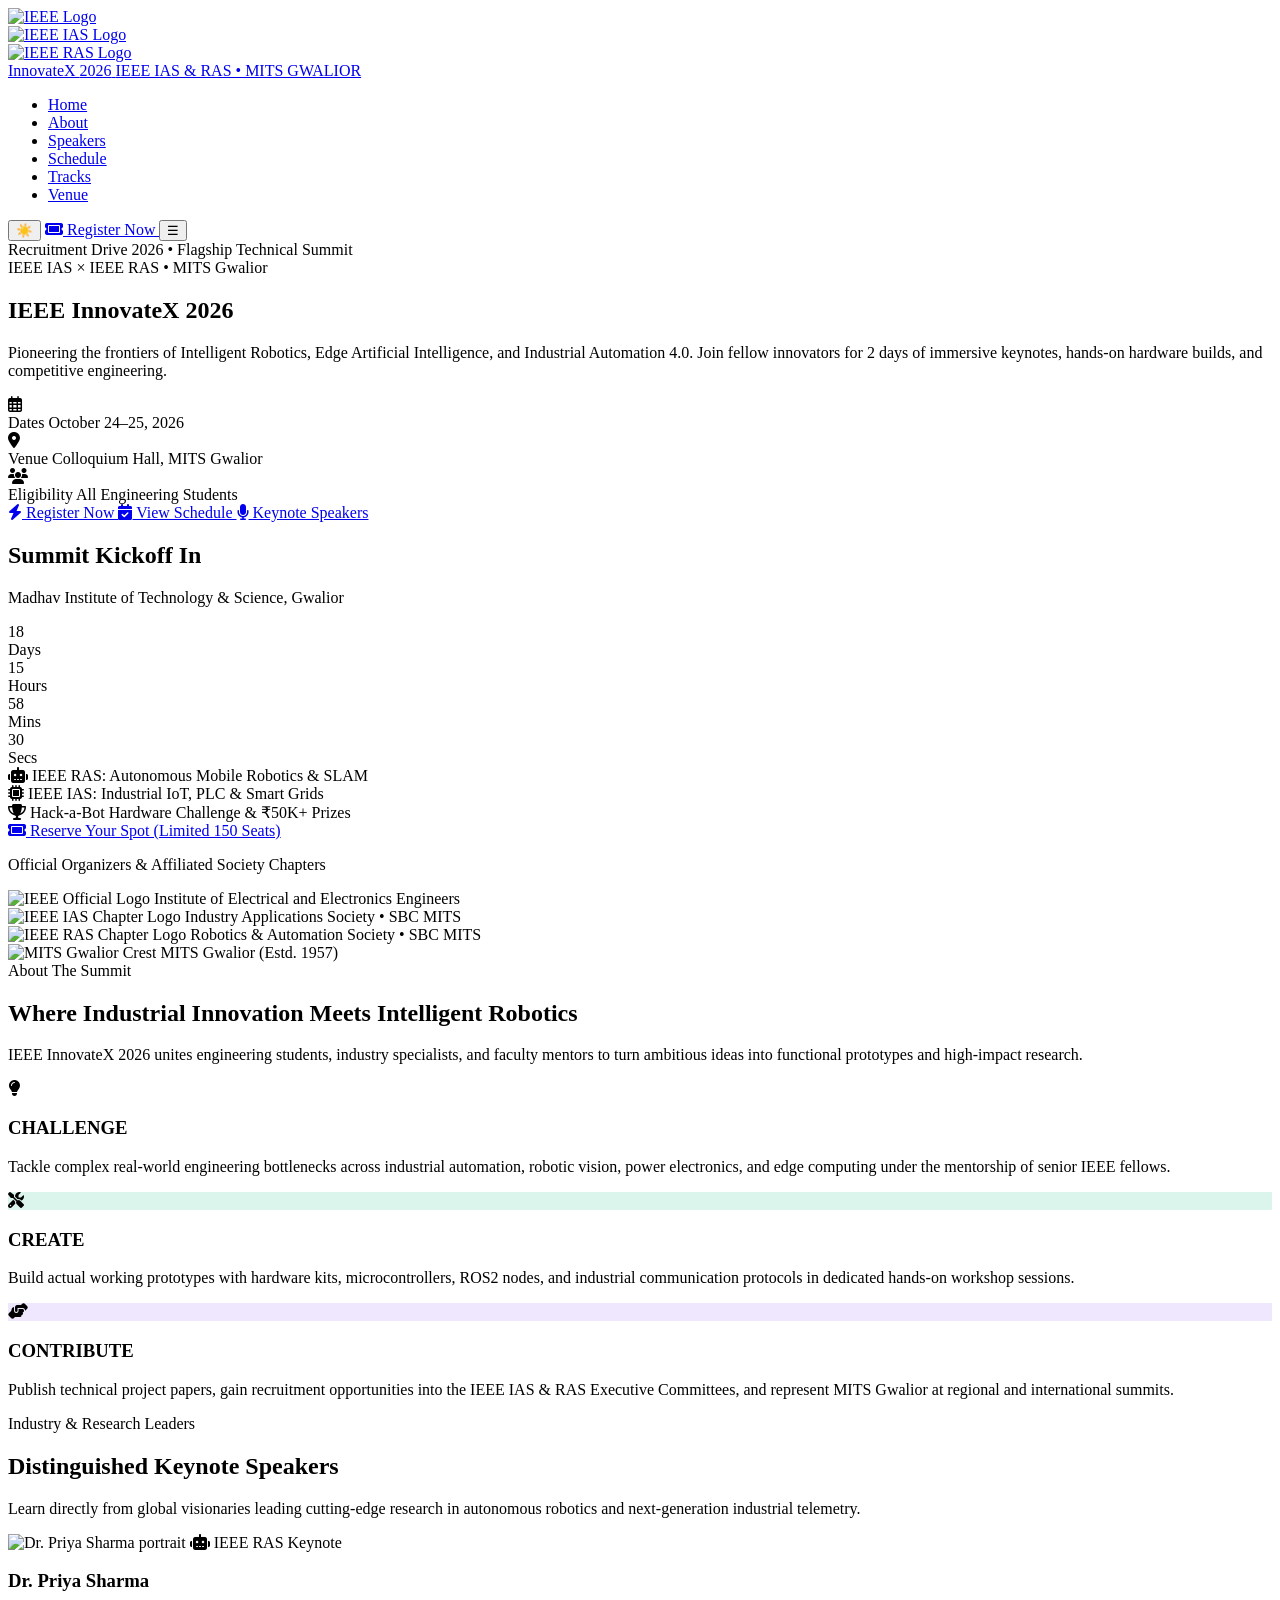
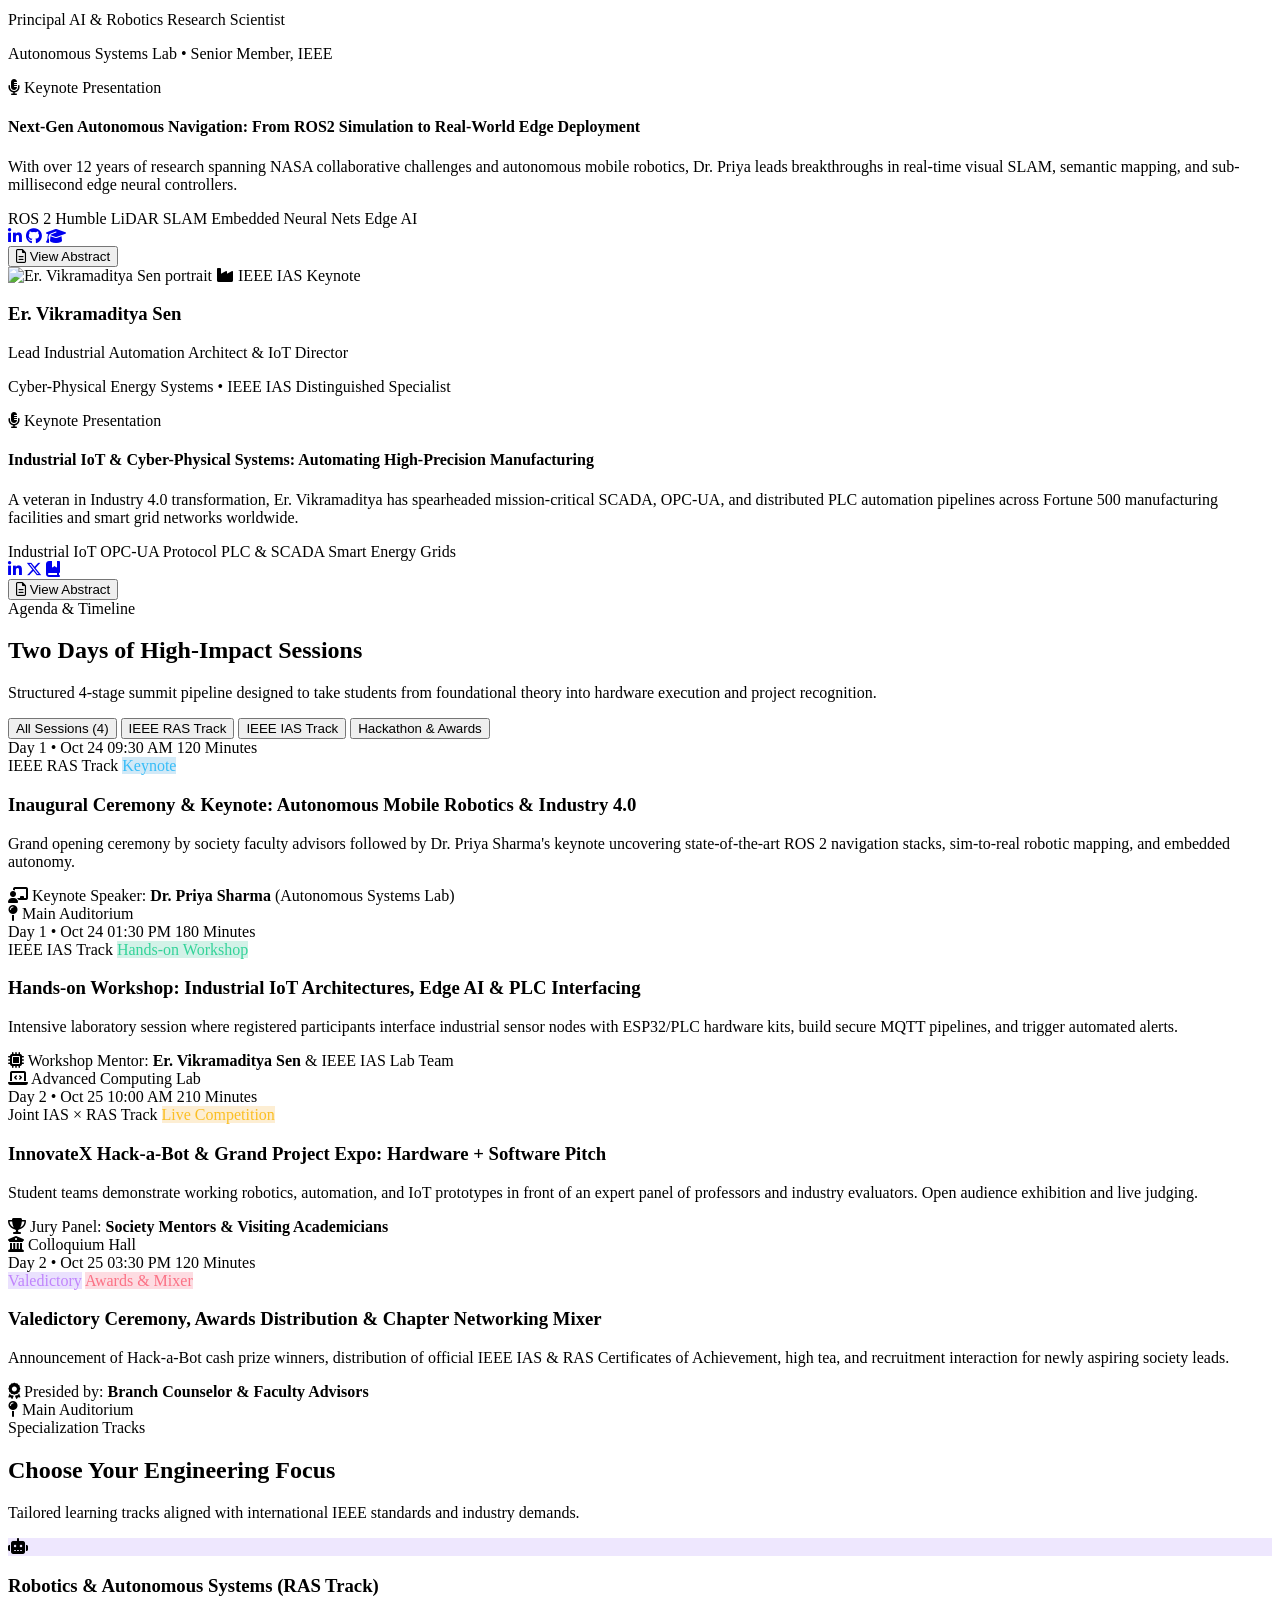
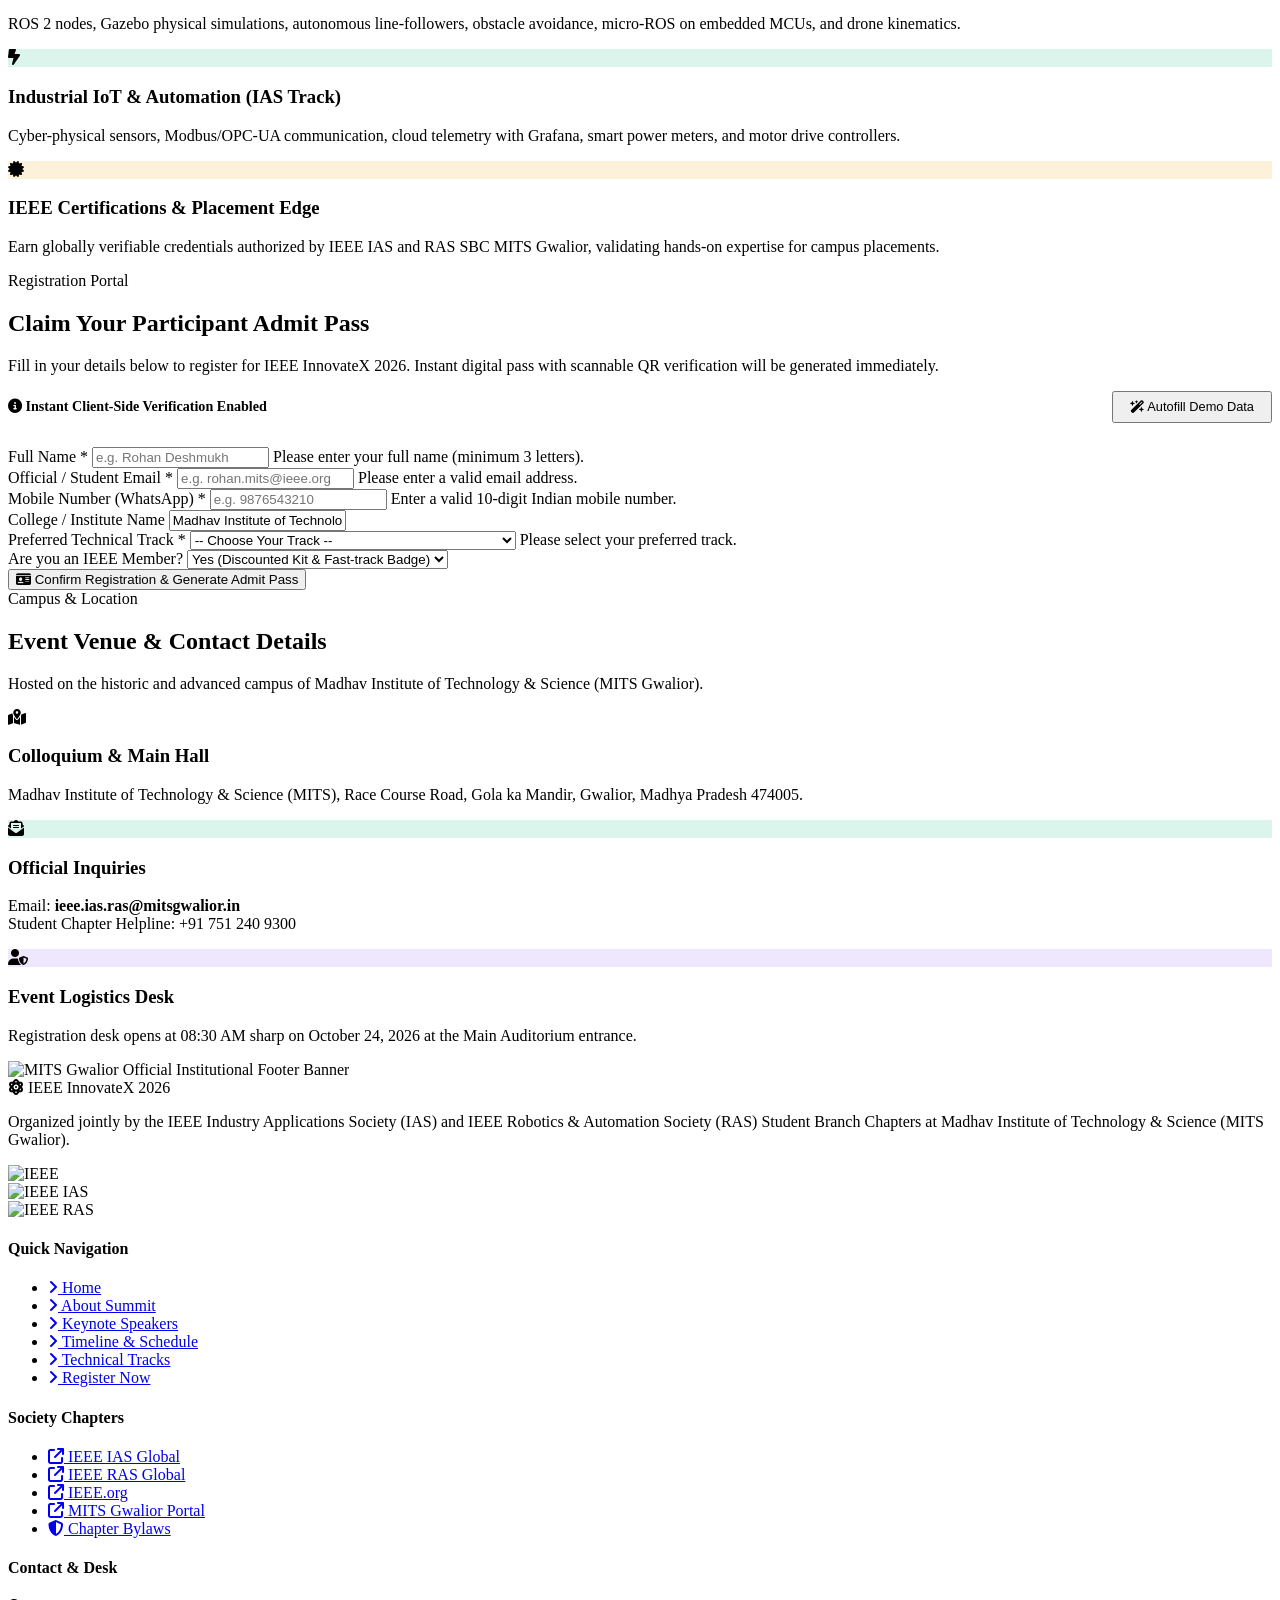
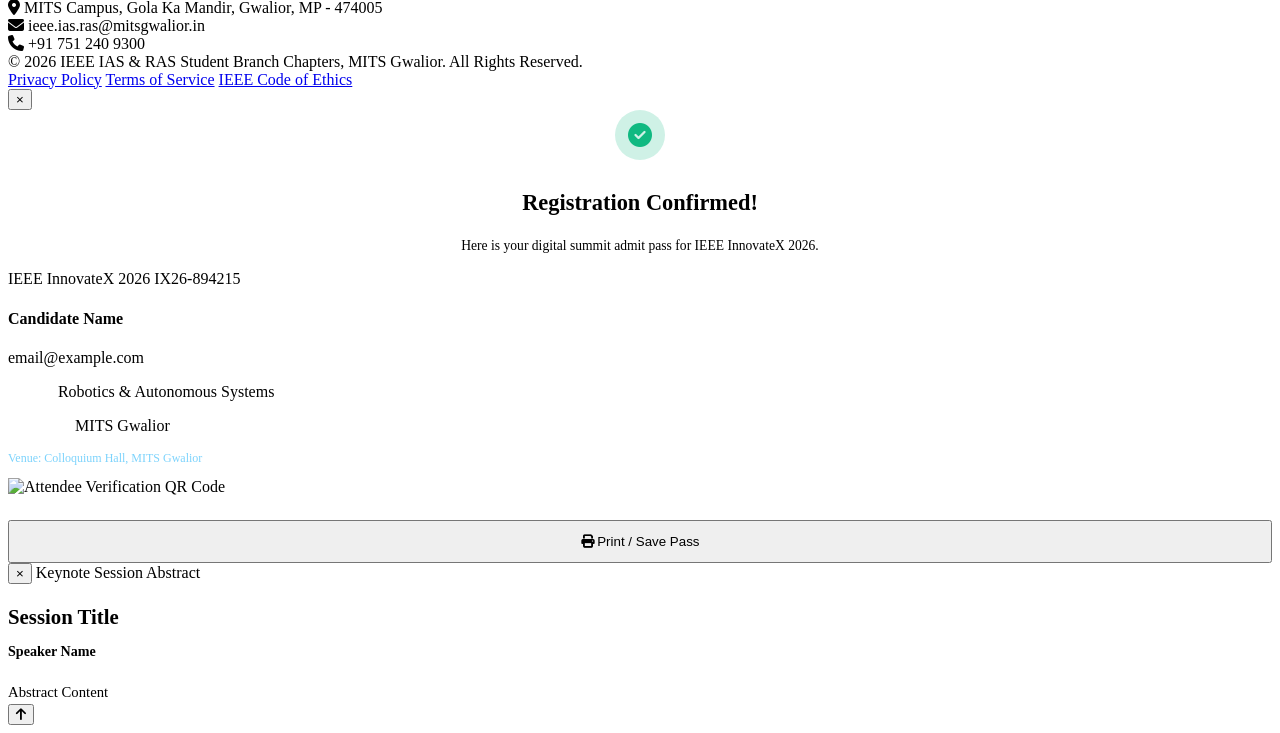
==== index.html @ 5240d09c "Add files via upload" ====
<!DOCTYPE html>
<html lang="en">
<head>
  <meta charset="UTF-8">
  <meta name="viewport" content="width=device-width, initial-scale=1.0">
  <title>IEEE InnovateX 2026 | IEEE IAS & RAS Student Branch Chapters • MITS Gwalior</title>
  <meta name="description" content="IEEE InnovateX 2026 - Flagship Technical Summit organized jointly by IEEE Industry Applications Society and IEEE Robotics & Automation Society at MITS Gwalior. October 24-25, 2026.">
  <meta name="keywords" content="IEEE, IAS, RAS, MITS Gwalior, InnovateX 2026, Robotics, Industrial IoT, Automation, Hackathon, Technical Workshop">
  
  <!-- Favicon -->
  <link rel="icon" type="image/png" href="assets/ieee-logo.png">

  <!-- Font Awesome Icons -->
  <link rel="stylesheet" href="https://cdnjs.cloudflare.com/ajax/libs/font-awesome/6.5.1/css/all.min.css">
  
  <!-- Custom Stylesheet -->
  <link rel="stylesheet" href="css/styles.css">
</head>
<body>

  <!-- Ambient Background Lighting -->
  <div class="bg-ambient-lights" aria-hidden="true">
    <div class="ambient-blob blob-1"></div>
    <div class="ambient-blob blob-2"></div>
    <div class="ambient-blob blob-3"></div>
  </div>

  <!-- ========================================================================
       Navigation Header
       ======================================================================== -->
  <header class="site-header">
    <div class="container nav-container">
      
      <!-- Society Logos Brand Group -->
      <a href="#hero" class="brand-logos-group" title="IEEE InnovateX 2026">
        <div class="logo-badge" title="IEEE Official">
          <img src="assets/ieee-logo.png" alt="IEEE Logo">
        </div>
        <div class="logo-badge" title="IEEE Industry Applications Society">
          <img src="assets/ias-logo.png" alt="IEEE IAS Logo">
        </div>
        <div class="logo-badge" title="IEEE Robotics & Automation Society">
          <img src="assets/ras-logo.png" alt="IEEE RAS Logo">
        </div>
        <div class="brand-text">
          <span class="brand-title">InnovateX <span class="badge-year">2026</span></span>
          <span class="brand-subtitle">IEEE IAS & RAS • MITS GWALIOR</span>
        </div>
      </a>

      <!-- Navigation Links -->
      <nav aria-label="Main Navigation">
        <ul class="nav-links">
          <li><a href="#hero" class="nav-link active">Home</a></li>
          <li><a href="#about" class="nav-link">About</a></li>
          <li><a href="#speakers" class="nav-link">Speakers</a></li>
          <li><a href="#schedule" class="nav-link">Schedule</a></li>
          <li><a href="#tracks" class="nav-link">Tracks</a></li>
          <li><a href="#venue" class="nav-link">Venue</a></li>
        </ul>
      </nav>

      <!-- Nav Actions (Theme Toggle & CTA) -->
      <div class="nav-actions">
        <button id="theme-toggle-btn" class="theme-toggle-btn" title="Toggle Theme" aria-label="Toggle theme">
          <span id="theme-icon">☀️</span>
        </button>
        <a href="#register" class="btn btn-primary btn-nav-register">
          <i class="fa-solid fa-ticket"></i> Register Now
        </a>
        <button class="mobile-menu-btn" aria-label="Toggle Navigation Menu">
          &#9776;
        </button>
      </div>

    </div>
  </header>

  <!-- ========================================================================
       Hero Section
       ======================================================================== -->
  <section id="hero" class="hero-section">
    <div class="container hero-grid">
      
      <!-- Left Column: Copy & CTAs -->
      <div class="hero-content">
        
        <div class="pill-badge">
          <span class="pulse-dot"></span>
          Recruitment Drive 2026 • Flagship Technical Summit
        </div>

        <div class="hero-organizer-tag">
          <span>IEEE IAS</span>
          <span class="slash">×</span>
          <span>IEEE RAS</span>
          <span class="slash">•</span>
          <span>MITS Gwalior</span>
        </div>

        <h1 class="hero-title">
          IEEE <span class="gradient-text">InnovateX</span> 2026
        </h1>

        <p class="hero-subtitle">
          Pioneering the frontiers of Intelligent Robotics, Edge Artificial Intelligence, and Industrial Automation 4.0. Join fellow innovators for 2 days of immersive keynotes, hands-on hardware builds, and competitive engineering.
        </p>

        <!-- Quick Meta Info Strip -->
        <div class="hero-meta-strip">
          <div class="meta-item">
            <div class="meta-icon-box">
              <i class="fa-regular fa-calendar-days"></i>
            </div>
            <div class="meta-text">
              <span class="meta-label">Dates</span>
              <span class="meta-val">October 24–25, 2026</span>
            </div>
          </div>

          <div class="meta-item">
            <div class="meta-icon-box green">
              <i class="fa-solid fa-location-dot"></i>
            </div>
            <div class="meta-text">
              <span class="meta-label">Venue</span>
              <span class="meta-val">Colloquium Hall, MITS Gwalior</span>
            </div>
          </div>

          <div class="meta-item">
            <div class="meta-icon-box purple">
              <i class="fa-solid fa-users"></i>
            </div>
            <div class="meta-text">
              <span class="meta-label">Eligibility</span>
              <span class="meta-val">All Engineering Students</span>
            </div>
          </div>
        </div>

        <!-- Hero CTAs -->
        <div class="hero-cta-group">
          <a href="#register" class="btn btn-primary btn-lg">
            <i class="fa-solid fa-bolt"></i> Register Now
          </a>
          <a href="#schedule" class="btn btn-secondary btn-lg">
            <i class="fa-solid fa-calendar-check"></i> View Schedule
          </a>
          <a href="#speakers" class="btn btn-secondary btn-lg">
            <i class="fa-solid fa-microphone"></i> Keynote Speakers
          </a>
        </div>

      </div>

      <!-- Right Column: Interactive Card Panel with Live Countdown -->
      <div class="hero-card-panel">
        <div class="hero-panel-header">
          <h2 class="hero-panel-title">Summit Kickoff In</h2>
          <p class="hero-panel-sub">Madhav Institute of Technology & Science, Gwalior</p>
        </div>

        <!-- Live Countdown Timer -->
        <div class="countdown-grid">
          <div class="countdown-box">
            <div class="countdown-num" id="cd-days">18</div>
            <div class="countdown-lbl">Days</div>
          </div>
          <div class="countdown-box">
            <div class="countdown-num" id="cd-hours">15</div>
            <div class="countdown-lbl">Hours</div>
          </div>
          <div class="countdown-box">
            <div class="countdown-num" id="cd-mins">58</div>
            <div class="countdown-lbl">Mins</div>
          </div>
          <div class="countdown-box">
            <div class="countdown-num" id="cd-secs">30</div>
            <div class="countdown-lbl">Secs</div>
          </div>
        </div>

        <!-- Event Key Pillars -->
        <div class="track-pills-list">
          <div class="track-pill-item ras">
            <i class="fa-solid fa-robot" style="color: var(--ras-purple);"></i>
            <span>IEEE RAS: Autonomous Mobile Robotics & SLAM</span>
          </div>
          <div class="track-pill-item ias">
            <i class="fa-solid fa-microchip" style="color: var(--ias-green-light);"></i>
            <span>IEEE IAS: Industrial IoT, PLC & Smart Grids</span>
          </div>
          <div class="track-pill-item">
            <i class="fa-solid fa-trophy" style="color: var(--accent-amber);"></i>
            <span>Hack-a-Bot Hardware Challenge & ₹50K+ Prizes</span>
          </div>
        </div>

        <a href="#register" class="btn btn-primary hero-quick-action">
          <i class="fa-solid fa-ticket"></i> Reserve Your Spot (Limited 150 Seats)
        </a>
      </div>

    </div>
  </section>

  <!-- ========================================================================
       Logo Showcase Strip (Task 1 requirement: IEEE, IAS, RAS Logos)
       ======================================================================== -->
  <section class="logo-showcase-section">
    <div class="container">
      <p class="logo-showcase-title">Official Organizers & Affiliated Society Chapters</p>
      <div class="logos-grid">
        
        <div class="partner-logo-card">
          <img src="assets/ieee-logo.png" alt="IEEE Official Logo">
          <span class="card-caption">Institute of Electrical and Electronics Engineers</span>
        </div>

        <div class="partner-logo-card">
          <img src="assets/ias-logo.png" alt="IEEE IAS Chapter Logo">
          <span class="card-caption">Industry Applications Society • SBC MITS</span>
        </div>

        <div class="partner-logo-card">
          <img src="assets/ras-logo.png" alt="IEEE RAS Chapter Logo">
          <span class="card-caption">Robotics & Automation Society • SBC MITS</span>
        </div>

        <div class="partner-logo-card">
          <img src="assets/mits-crest.png" alt="MITS Gwalior Crest">
          <span class="card-caption">MITS Gwalior (Estd. 1957)</span>
        </div>

      </div>
    </div>
  </section>

  <!-- ========================================================================
       About Section
       ======================================================================== -->
  <section id="about" class="section">
    <div class="container">
      
      <div class="section-header">
        <span class="section-tag">About The Summit</span>
        <h2 class="section-title">Where Industrial Innovation Meets Intelligent Robotics</h2>
        <p class="section-desc">
          IEEE InnovateX 2026 unites engineering students, industry specialists, and faculty mentors to turn ambitious ideas into functional prototypes and high-impact research.
        </p>
      </div>

      <div class="features-grid">
        
        <div class="feature-card">
          <div class="feature-icon-box">
            <i class="fa-solid fa-lightbulb"></i>
          </div>
          <h3 class="feature-title">CHALLENGE</h3>
          <p class="feature-text">
            Tackle complex real-world engineering bottlenecks across industrial automation, robotic vision, power electronics, and edge computing under the mentorship of senior IEEE fellows.
          </p>
        </div>

        <div class="feature-card">
          <div class="feature-icon-box" style="background: rgba(16, 185, 129, 0.15); color: var(--ias-green-light);">
            <i class="fa-solid fa-screwdriver-wrench"></i>
          </div>
          <h3 class="feature-title">CREATE</h3>
          <p class="feature-text">
            Build actual working prototypes with hardware kits, microcontrollers, ROS2 nodes, and industrial communication protocols in dedicated hands-on workshop sessions.
          </p>
        </div>

        <div class="feature-card">
          <div class="feature-icon-box" style="background: rgba(139, 92, 246, 0.15); color: var(--ras-purple);">
            <i class="fa-solid fa-handshake-angle"></i>
          </div>
          <h3 class="feature-title">CONTRIBUTE</h3>
          <p class="feature-text">
            Publish technical project papers, gain recruitment opportunities into the IEEE IAS & RAS Executive Committees, and represent MITS Gwalior at regional and international summits.
          </p>
        </div>

      </div>

    </div>
  </section>

  <!-- ========================================================================
       Keynote Speakers Section (Task 1 requirement: 2 Keynote Speaker Cards)
       ======================================================================== -->
  <section id="speakers" class="section" style="background: var(--bg-secondary);">
    <div class="container">
      
      <div class="section-header">
        <span class="section-tag">Industry & Research Leaders</span>
        <h2 class="section-title">Distinguished Keynote Speakers</h2>
        <p class="section-desc">
          Learn directly from global visionaries leading cutting-edge research in autonomous robotics and next-generation industrial telemetry.
        </p>
      </div>

      <div class="speakers-grid">
        
        <!-- Keynote Speaker 1 (IEEE RAS Track) -->
        <article class="speaker-card ras-card">
          <div class="speaker-card-header">
            <img src="assets/speaker-1.jpg" alt="Dr. Priya Sharma portrait" loading="lazy">
            <span class="speaker-society-badge badge-ras">
              <i class="fa-solid fa-robot"></i> IEEE RAS Keynote
            </span>
          </div>

          <div class="speaker-card-body">
            <h3 class="speaker-name">Dr. Priya Sharma</h3>
            <p class="speaker-role">Principal AI & Robotics Research Scientist</p>
            <p class="speaker-org">Autonomous Systems Lab • Senior Member, IEEE</p>

            <div class="speaker-talk-box">
              <div class="talk-label">
                <i class="fa-solid fa-microphone-lines"></i> Keynote Presentation
              </div>
              <h4 class="talk-title">Next-Gen Autonomous Navigation: From ROS2 Simulation to Real-World Edge Deployment</h4>
            </div>

            <p class="speaker-bio">
              With over 12 years of research spanning NASA collaborative challenges and autonomous mobile robotics, Dr. Priya leads breakthroughs in real-time visual SLAM, semantic mapping, and sub-millisecond edge neural controllers.
            </p>

            <div class="speaker-tags">
              <span class="tag-pill">ROS 2 Humble</span>
              <span class="tag-pill">LiDAR SLAM</span>
              <span class="tag-pill">Embedded Neural Nets</span>
              <span class="tag-pill">Edge AI</span>
            </div>

            <div class="speaker-card-footer">
              <div class="speaker-socials">
                <a href="#speakers" class="social-icon-btn" title="LinkedIn Profile"><i class="fa-brands fa-linkedin-in"></i></a>
                <a href="#speakers" class="social-icon-btn" title="GitHub Profile"><i class="fa-brands fa-github"></i></a>
                <a href="#speakers" class="social-icon-btn" title="Google Scholar"><i class="fa-solid fa-graduation-cap"></i></a>
              </div>
              <button class="btn btn-secondary btn-view-abstract" data-speaker="priya">
                <i class="fa-regular fa-file-lines"></i> View Abstract
              </button>
            </div>
          </div>
        </article>

        <!-- Keynote Speaker 2 (IEEE IAS Track) -->
        <article class="speaker-card ias-card">
          <div class="speaker-card-header">
            <img src="assets/speaker-2.jpg" alt="Er. Vikramaditya Sen portrait" loading="lazy">
            <span class="speaker-society-badge badge-ias">
              <i class="fa-solid fa-industry"></i> IEEE IAS Keynote
            </span>
          </div>

          <div class="speaker-card-body">
            <h3 class="speaker-name">Er. Vikramaditya Sen</h3>
            <p class="speaker-role">Lead Industrial Automation Architect & IoT Director</p>
            <p class="speaker-org">Cyber-Physical Energy Systems • IEEE IAS Distinguished Specialist</p>

            <div class="speaker-talk-box">
              <div class="talk-label">
                <i class="fa-solid fa-microphone-lines"></i> Keynote Presentation
              </div>
              <h4 class="talk-title">Industrial IoT & Cyber-Physical Systems: Automating High-Precision Manufacturing</h4>
            </div>

            <p class="speaker-bio">
              A veteran in Industry 4.0 transformation, Er. Vikramaditya has spearheaded mission-critical SCADA, OPC-UA, and distributed PLC automation pipelines across Fortune 500 manufacturing facilities and smart grid networks worldwide.
            </p>

            <div class="speaker-tags">
              <span class="tag-pill">Industrial IoT</span>
              <span class="tag-pill">OPC-UA Protocol</span>
              <span class="tag-pill">PLC & SCADA</span>
              <span class="tag-pill">Smart Energy Grids</span>
            </div>

            <div class="speaker-card-footer">
              <div class="speaker-socials">
                <a href="#speakers" class="social-icon-btn" title="LinkedIn Profile"><i class="fa-brands fa-linkedin-in"></i></a>
                <a href="#speakers" class="social-icon-btn" title="Twitter / X Profile"><i class="fa-brands fa-x-twitter"></i></a>
                <a href="#speakers" class="social-icon-btn" title="IEEE Xplore"><i class="fa-solid fa-book-bookmark"></i></a>
              </div>
              <button class="btn btn-secondary btn-view-abstract" data-speaker="vikram">
                <i class="fa-regular fa-file-lines"></i> View Abstract
              </button>
            </div>
          </div>
        </article>

      </div>

    </div>
  </section>

  <!-- ========================================================================
       Schedule Section (Task 1 requirement: 3-4 Item Event Schedule)
       ======================================================================== -->
  <section id="schedule" class="section schedule-section">
    <div class="container">
      
      <div class="section-header">
        <span class="section-tag">Agenda & Timeline</span>
        <h2 class="section-title">Two Days of High-Impact Sessions</h2>
        <p class="section-desc">
          Structured 4-stage summit pipeline designed to take students from foundational theory into hardware execution and project recognition.
        </p>
      </div>

      <!-- Schedule Filter Tabs -->
      <div class="schedule-filter-tabs">
        <button class="filter-tab active" data-filter="all">All Sessions (4)</button>
        <button class="filter-tab" data-filter="ras">IEEE RAS Track</button>
        <button class="filter-tab" data-filter="ias">IEEE IAS Track</button>
        <button class="filter-tab" data-filter="hack">Hackathon & Awards</button>
      </div>

      <!-- 4-Item Event Schedule -->
      <div class="schedule-timeline">
        
        <!-- Schedule Item 1 -->
        <article class="schedule-card" data-track="ras">
          <div class="schedule-time-col">
            <span class="schedule-day-badge">Day 1 • Oct 24</span>
            <span class="schedule-time">09:30 AM</span>
            <span class="schedule-duration">120 Minutes</span>
          </div>

          <div class="schedule-info-col">
            <div class="schedule-track-tags">
              <span class="track-tag ras">IEEE RAS Track</span>
              <span class="track-tag" style="background: rgba(0, 133, 212, 0.18); color: #38bdf8;">Keynote</span>
            </div>
            <h3 class="schedule-item-title">Inaugural Ceremony & Keynote: Autonomous Mobile Robotics & Industry 4.0</h3>
            <p class="schedule-desc">
              Grand opening ceremony by society faculty advisors followed by Dr. Priya Sharma's keynote uncovering state-of-the-art ROS 2 navigation stacks, sim-to-real robotic mapping, and embedded autonomy.
            </p>
            <div class="schedule-speaker-row">
              <i class="fa-solid fa-chalkboard-user"></i>
              <span>Keynote Speaker: <strong>Dr. Priya Sharma</strong> (Autonomous Systems Lab)</span>
            </div>
          </div>

          <div class="schedule-venue-col">
            <div class="venue-tag">
              <i class="fa-solid fa-map-pin"></i> Main Auditorium
            </div>
          </div>
        </article>

        <!-- Schedule Item 2 -->
        <article class="schedule-card" data-track="ias">
          <div class="schedule-time-col">
            <span class="schedule-day-badge">Day 1 • Oct 24</span>
            <span class="schedule-time">01:30 PM</span>
            <span class="schedule-duration">180 Minutes</span>
          </div>

          <div class="schedule-info-col">
            <div class="schedule-track-tags">
              <span class="track-tag ias">IEEE IAS Track</span>
              <span class="track-tag" style="background: rgba(16, 185, 129, 0.18); color: #34d399;">Hands-on Workshop</span>
            </div>
            <h3 class="schedule-item-title">Hands-on Workshop: Industrial IoT Architectures, Edge AI & PLC Interfacing</h3>
            <p class="schedule-desc">
              Intensive laboratory session where registered participants interface industrial sensor nodes with ESP32/PLC hardware kits, build secure MQTT pipelines, and trigger automated alerts.
            </p>
            <div class="schedule-speaker-row">
              <i class="fa-solid fa-microchip"></i>
              <span>Workshop Mentor: <strong>Er. Vikramaditya Sen</strong> & IEEE IAS Lab Team</span>
            </div>
          </div>

          <div class="schedule-venue-col">
            <div class="venue-tag">
              <i class="fa-solid fa-laptop-code"></i> Advanced Computing Lab
            </div>
          </div>
        </article>

        <!-- Schedule Item 3 -->
        <article class="schedule-card" data-track="hack">
          <div class="schedule-time-col">
            <span class="schedule-day-badge">Day 2 • Oct 25</span>
            <span class="schedule-time">10:00 AM</span>
            <span class="schedule-duration">210 Minutes</span>
          </div>

          <div class="schedule-info-col">
            <div class="schedule-track-tags">
              <span class="track-tag joint">Joint IAS × RAS Track</span>
              <span class="track-tag" style="background: rgba(245, 158, 11, 0.18); color: #fbbf24;">Live Competition</span>
            </div>
            <h3 class="schedule-item-title">InnovateX Hack-a-Bot & Grand Project Expo: Hardware + Software Pitch</h3>
            <p class="schedule-desc">
              Student teams demonstrate working robotics, automation, and IoT prototypes in front of an expert panel of professors and industry evaluators. Open audience exhibition and live judging.
            </p>
            <div class="schedule-speaker-row">
              <i class="fa-solid fa-trophy"></i>
              <span>Jury Panel: <strong>Society Mentors & Visiting Academicians</strong></span>
            </div>
          </div>

          <div class="schedule-venue-col">
            <div class="venue-tag">
              <i class="fa-solid fa-building-columns"></i> Colloquium Hall
            </div>
          </div>
        </article>

        <!-- Schedule Item 4 -->
        <article class="schedule-card" data-track="hack">
          <div class="schedule-time-col">
            <span class="schedule-day-badge">Day 2 • Oct 25</span>
            <span class="schedule-time">03:30 PM</span>
            <span class="schedule-duration">120 Minutes</span>
          </div>

          <div class="schedule-info-col">
            <div class="schedule-track-tags">
              <span class="track-tag" style="background: rgba(139, 92, 246, 0.18); color: #c084fc;">Valedictory</span>
              <span class="track-tag" style="background: rgba(244, 63, 94, 0.18); color: #fb7185;">Awards & Mixer</span>
            </div>
            <h3 class="schedule-item-title">Valedictory Ceremony, Awards Distribution & Chapter Networking Mixer</h3>
            <p class="schedule-desc">
              Announcement of Hack-a-Bot cash prize winners, distribution of official IEEE IAS & RAS Certificates of Achievement, high tea, and recruitment interaction for newly aspiring society leads.
            </p>
            <div class="schedule-speaker-row">
              <i class="fa-solid fa-award"></i>
              <span>Presided by: <strong>Branch Counselor & Faculty Advisors</strong></span>
            </div>
          </div>

          <div class="schedule-venue-col">
            <div class="venue-tag">
              <i class="fa-solid fa-map-pin"></i> Main Auditorium
            </div>
          </div>
        </article>

      </div>

    </div>
  </section>

  <!-- ========================================================================
       Tracks & Benefits Section
       ======================================================================== -->
  <section id="tracks" class="section">
    <div class="container">
      
      <div class="section-header">
        <span class="section-tag">Specialization Tracks</span>
        <h2 class="section-title">Choose Your Engineering Focus</h2>
        <p class="section-desc">
          Tailored learning tracks aligned with international IEEE standards and industry demands.
        </p>
      </div>

      <div class="features-grid">
        
        <div class="feature-card" style="border-top: 4px solid var(--ras-purple);">
          <div class="feature-icon-box" style="background: rgba(139, 92, 246, 0.15); color: var(--ras-purple);">
            <i class="fa-solid fa-robot"></i>
          </div>
          <h3 class="feature-title">Robotics & Autonomous Systems (RAS Track)</h3>
          <p class="feature-text">
            ROS 2 nodes, Gazebo physical simulations, autonomous line-followers, obstacle avoidance, micro-ROS on embedded MCUs, and drone kinematics.
          </p>
        </div>

        <div class="feature-card" style="border-top: 4px solid var(--ias-green-light);">
          <div class="feature-icon-box" style="background: rgba(16, 185, 129, 0.15); color: var(--ias-green-light);">
            <i class="fa-solid fa-bolt-lightning"></i>
          </div>
          <h3 class="feature-title">Industrial IoT & Automation (IAS Track)</h3>
          <p class="feature-text">
            Cyber-physical sensors, Modbus/OPC-UA communication, cloud telemetry with Grafana, smart power meters, and motor drive controllers.
          </p>
        </div>

        <div class="feature-card" style="border-top: 4px solid var(--accent-amber);">
          <div class="feature-icon-box" style="background: rgba(245, 158, 11, 0.15); color: var(--accent-amber);">
            <i class="fa-solid fa-certificate"></i>
          </div>
          <h3 class="feature-title">IEEE Certifications & Placement Edge</h3>
          <p class="feature-text">
            Earn globally verifiable credentials authorized by IEEE IAS and RAS SBC MITS Gwalior, validating hands-on expertise for campus placements.
          </p>
        </div>

      </div>

    </div>
  </section>

  <!-- ========================================================================
       Registration Section & Form (Task 1 requirement: Hero & CTA Register Now)
       ======================================================================== -->
  <section id="register" class="section registration-section">
    <div class="container">
      
      <div class="section-header">
        <span class="section-tag">Registration Portal</span>
        <h2 class="section-title">Claim Your Participant Admit Pass</h2>
        <p class="section-desc">
          Fill in your details below to register for IEEE InnovateX 2026. Instant digital pass with scannable QR verification will be generated immediately.
        </p>
      </div>

      <div class="reg-card-wrapper">
        <div style="display: flex; justify-content: space-between; align-items: center; margin-bottom: 1.5rem; flex-wrap: wrap; gap: 0.5rem;">
          <span style="font-size: 0.88rem; font-weight: 700; color: var(--accent-cyan);">
            <i class="fa-solid fa-circle-info"></i> Instant Client-Side Verification Enabled
          </span>
          <button type="button" id="btn-autofill-demo" class="btn btn-secondary" style="padding: 0.4rem 1rem; font-size: 0.8rem;">
            <i class="fa-solid fa-wand-magic-sparkles"></i> Autofill Demo Data
          </button>
        </div>

        <form id="innovatex-reg-form" novalidate>
          <div class="reg-form-grid">
            
            <!-- Full Name -->
            <div class="form-group">
              <label for="reg-name" class="form-label">
                Full Name <span class="req">*</span>
              </label>
              <input type="text" id="reg-name" class="form-input" placeholder="e.g. Rohan Deshmukh" required>
              <span class="form-error-msg">Please enter your full name (minimum 3 letters).</span>
            </div>

            <!-- Email -->
            <div class="form-group">
              <label for="reg-email" class="form-label">
                Official / Student Email <span class="req">*</span>
              </label>
              <input type="email" id="reg-email" class="form-input" placeholder="e.g. rohan.mits@ieee.org" required>
              <span class="form-error-msg">Please enter a valid email address.</span>
            </div>

            <!-- Phone Number -->
            <div class="form-group">
              <label for="reg-phone" class="form-label">
                Mobile Number (WhatsApp) <span class="req">*</span>
              </label>
              <input type="tel" id="reg-phone" class="form-input" placeholder="e.g. 9876543210" maxlength="10" required>
              <span class="form-error-msg">Enter a valid 10-digit Indian mobile number.</span>
            </div>

            <!-- College / University -->
            <div class="form-group">
              <label for="reg-college" class="form-label">
                College / Institute Name
              </label>
              <input type="text" id="reg-college" class="form-input" value="Madhav Institute of Technology & Science, Gwalior">
            </div>

            <!-- Track Selection -->
            <div class="form-group">
              <label for="reg-track" class="form-label">
                Preferred Technical Track <span class="req">*</span>
              </label>
              <select id="reg-track" class="form-select" required>
                <option value="">-- Choose Your Track --</option>
                <option value="ras">IEEE RAS Track: Robotics & Autonomous Systems</option>
                <option value="ias">IEEE IAS Track: Industrial IoT & Smart Automation</option>
                <option value="hack">Joint Track: Hack-a-Bot Hardware Challenge</option>
                <option value="all">Full Summit All-Access Delegate Pass</option>
              </select>
              <span class="form-error-msg">Please select your preferred track.</span>
            </div>

            <!-- IEEE Membership -->
            <div class="form-group">
              <label for="reg-ieee-member" class="form-label">
                Are you an IEEE Member?
              </label>
              <select id="reg-ieee-member" class="form-select">
                <option value="yes">Yes (Discounted Kit & Fast-track Badge)</option>
                <option value="no">No (Standard Participant)</option>
              </select>
            </div>

            <!-- Submit Button -->
            <div class="form-group full-width">
              <button type="submit" class="btn btn-primary btn-submit-reg">
                <i class="fa-solid fa-id-card"></i> Confirm Registration & Generate Admit Pass
              </button>
            </div>

          </div>
        </form>
      </div>

    </div>
  </section>

  <!-- ========================================================================
       Venue & Location Section
       ======================================================================== -->
  <section id="venue" class="section">
    <div class="container">
      
      <div class="section-header">
        <span class="section-tag">Campus & Location</span>
        <h2 class="section-title">Event Venue & Contact Details</h2>
        <p class="section-desc">
          Hosted on the historic and advanced campus of Madhav Institute of Technology & Science (MITS Gwalior).
        </p>
      </div>

      <div class="features-grid">
        <div class="feature-card">
          <div class="feature-icon-box">
            <i class="fa-solid fa-map-location-dot"></i>
          </div>
          <h3 class="feature-title">Colloquium & Main Hall</h3>
          <p class="feature-text">
            Madhav Institute of Technology & Science (MITS), Race Course Road, Gola ka Mandir, Gwalior, Madhya Pradesh 474005.
          </p>
        </div>

        <div class="feature-card">
          <div class="feature-icon-box" style="background: rgba(16, 185, 129, 0.15); color: var(--ias-green-light);">
            <i class="fa-solid fa-envelope-open-text"></i>
          </div>
          <h3 class="feature-title">Official Inquiries</h3>
          <p class="feature-text">
            Email: <strong>ieee.ias.ras@mitsgwalior.in</strong><br>
            Student Chapter Helpline: +91 751 240 9300
          </p>
        </div>

        <div class="feature-card">
          <div class="feature-icon-box" style="background: rgba(139, 92, 246, 0.15); color: var(--ras-purple);">
            <i class="fa-solid fa-user-shield"></i>
          </div>
          <h3 class="feature-title">Event Logistics Desk</h3>
          <p class="feature-text">
            Registration desk opens at 08:30 AM sharp on October 24, 2026 at the Main Auditorium entrance.
          </p>
        </div>
      </div>

    </div>
  </section>

  <!-- ========================================================================
       Footer Section (Task 1 requirement: Footer with provided footer image)
       ======================================================================== -->
  <footer class="site-footer">
    <div class="container">
      
      <!-- Institutional Footer Banner Card (Mandatory Task 1 Asset) -->
      <div class="footer-banner-wrapper">
        <div class="footer-banner-card" title="Madhav Institute of Technology & Science, Gwalior">
          <img src="assets/footer-image.jpg" alt="MITS Gwalior Official Institutional Footer Banner" class="footer-banner-img">
        </div>
      </div>

      <!-- Main Footer Columns -->
      <div class="footer-main-grid">
        
        <!-- Brand & Society Column -->
        <div class="footer-brand-col">
          <div class="footer-brand-title">
            <i class="fa-solid fa-atom" style="color: var(--accent-cyan);"></i>
            IEEE InnovateX 2026
          </div>
          <p class="footer-societies-text">
            Organized jointly by the IEEE Industry Applications Society (IAS) and IEEE Robotics & Automation Society (RAS) Student Branch Chapters at Madhav Institute of Technology & Science (MITS Gwalior).
          </p>
          <div class="footer-logos-row">
            <div class="footer-logo-box" title="IEEE">
              <img src="assets/ieee-logo.png" alt="IEEE">
            </div>
            <div class="footer-logo-box" title="IEEE IAS">
              <img src="assets/ias-logo.png" alt="IEEE IAS">
            </div>
            <div class="footer-logo-box" title="IEEE RAS">
              <img src="assets/ras-logo.png" alt="IEEE RAS">
            </div>
          </div>
        </div>

        <!-- Quick Navigation -->
        <div>
          <h4 class="footer-heading">Quick Navigation</h4>
          <ul class="footer-links-list">
            <li class="footer-link-item"><a href="#hero"><i class="fa-solid fa-angle-right"></i> Home</a></li>
            <li class="footer-link-item"><a href="#about"><i class="fa-solid fa-angle-right"></i> About Summit</a></li>
            <li class="footer-link-item"><a href="#speakers"><i class="fa-solid fa-angle-right"></i> Keynote Speakers</a></li>
            <li class="footer-link-item"><a href="#schedule"><i class="fa-solid fa-angle-right"></i> Timeline & Schedule</a></li>
            <li class="footer-link-item"><a href="#tracks"><i class="fa-solid fa-angle-right"></i> Technical Tracks</a></li>
            <li class="footer-link-item"><a href="#register"><i class="fa-solid fa-angle-right"></i> Register Now</a></li>
          </ul>
        </div>

        <!-- Society Chapters -->
        <div>
          <h4 class="footer-heading">Society Chapters</h4>
          <ul class="footer-links-list">
            <li class="footer-link-item"><a href="https://ias.ieee.org" target="_blank" rel="noopener"><i class="fa-solid fa-external-link"></i> IEEE IAS Global</a></li>
            <li class="footer-link-item"><a href="https://www.ieee-ras.org" target="_blank" rel="noopener"><i class="fa-solid fa-external-link"></i> IEEE RAS Global</a></li>
            <li class="footer-link-item"><a href="https://www.ieee.org" target="_blank" rel="noopener"><i class="fa-solid fa-external-link"></i> IEEE.org</a></li>
            <li class="footer-link-item"><a href="https://mitsgwalior.in" target="_blank" rel="noopener"><i class="fa-solid fa-external-link"></i> MITS Gwalior Portal</a></li>
            <li class="footer-link-item"><a href="#about"><i class="fa-solid fa-shield-halved"></i> Chapter Bylaws</a></li>
          </ul>
        </div>

        <!-- Contact & Location -->
        <div>
          <h4 class="footer-heading">Contact & Desk</h4>
          <div class="footer-contact-item">
            <i class="fa-solid fa-location-dot"></i>
            <span>MITS Campus, Gola Ka Mandir, Gwalior, MP - 474005</span>
          </div>
          <div class="footer-contact-item">
            <i class="fa-solid fa-envelope"></i>
            <span>ieee.ias.ras@mitsgwalior.in</span>
          </div>
          <div class="footer-contact-item">
            <i class="fa-solid fa-phone"></i>
            <span>+91 751 240 9300</span>
          </div>
        </div>

      </div>

      <!-- Bottom Bar -->
      <div class="footer-bottom-bar">
        <div>
          &copy; 2026 IEEE IAS & RAS Student Branch Chapters, MITS Gwalior. All Rights Reserved.
        </div>
        <div class="footer-bottom-links">
          <a href="#hero">Privacy Policy</a>
          <a href="#hero">Terms of Service</a>
          <a href="#hero">IEEE Code of Ethics</a>
        </div>
      </div>

    </div>
  </footer>

  <!-- ========================================================================
       Modals
       ======================================================================== -->
  
  <!-- Registration Success / Admit Pass Modal -->
  <div id="ticket-modal" class="modal-overlay" role="dialog" aria-modal="true" aria-labelledby="modal-ticket-title">
    <div class="modal-box">
      <button id="close-ticket-modal" class="modal-close-btn" aria-label="Close Admit Pass Modal">&times;</button>
      
      <div style="text-align: center; margin-bottom: 1rem;">
        <div style="width: 50px; height: 50px; border-radius: 50%; background: rgba(16, 185, 129, 0.2); color: #10b981; display: inline-flex; align-items: center; justify-content: center; font-size: 1.5rem; margin-bottom: 0.5rem;">
          <i class="fa-solid fa-circle-check"></i>
        </div>
        <h3 id="modal-ticket-title" style="font-size: 1.4rem; font-weight: 800;">Registration Confirmed!</h3>
        <p style="font-size: 0.85rem; color: var(--text-secondary);">Here is your digital summit admit pass for IEEE InnovateX 2026.</p>
      </div>

      <!-- Digital Pass Card -->
      <div class="ticket-badge-card">
        <div class="ticket-header">
          <span class="ticket-brand">IEEE InnovateX 2026</span>
          <span class="ticket-id" id="pass-id">IX26-894215</span>
        </div>
        <div class="ticket-body">
          <div class="ticket-details">
            <h4 id="pass-name">Candidate Name</h4>
            <p id="pass-email">email@example.com</p>
            <p><strong style="color: #fff;">Track:</strong> <span id="pass-track">Robotics & Autonomous Systems</span></p>
            <p><strong style="color: #fff;">Institute:</strong> <span id="pass-college">MITS Gwalior</span></p>
            <p style="font-size: 0.75rem; color: #7dd3fc; margin-top: 0.35rem;">Venue: Colloquium Hall, MITS Gwalior</p>
          </div>
          <div class="ticket-qr" title="Verification QR Code">
            <img src="assets/qr-code.png" alt="Attendee Verification QR Code">
          </div>
        </div>
      </div>

      <div style="margin-top: 1.5rem; display: flex; gap: 0.75rem;">
        <button id="download-ticket-btn" class="btn btn-primary" style="flex: 1; padding: 0.75rem;">
          <i class="fa-solid fa-print"></i> Print / Save Pass
        </button>
      </div>
    </div>
  </div>

  <!-- Keynote Speaker Abstract Modal -->
  <div id="speaker-abstract-modal" class="modal-overlay" role="dialog" aria-modal="true">
    <div class="modal-box">
      <button id="close-abstract-modal" class="modal-close-btn" aria-label="Close Abstract Modal">&times;</button>
      <span class="pill-badge" style="margin-bottom: 0.75rem;">Keynote Session Abstract</span>
      <h3 id="abstract-modal-title" style="font-size: 1.3rem; font-weight: 800; margin-bottom: 0.5rem; color: var(--text-primary);">
        Session Title
      </h3>
      <p id="abstract-modal-speaker" style="font-size: 0.88rem; font-weight: 700; color: var(--accent-cyan); margin-bottom: 1.25rem;">
        Speaker Name
      </p>
      <div id="abstract-modal-body" style="font-size: 0.92rem; color: var(--text-secondary); line-height: 1.65; max-height: 300px; overflow-y: auto;">
        Abstract Content
      </div>
    </div>
  </div>

  <!-- Back to Top Floating Button -->
  <button id="back-to-top" class="back-to-top-btn" aria-label="Back to top" title="Back to top">
    <i class="fa-solid fa-arrow-up"></i>
  </button>

  <!-- Interactive JavaScript -->
  <script src="js/main.js"></script>
</body>
</html>
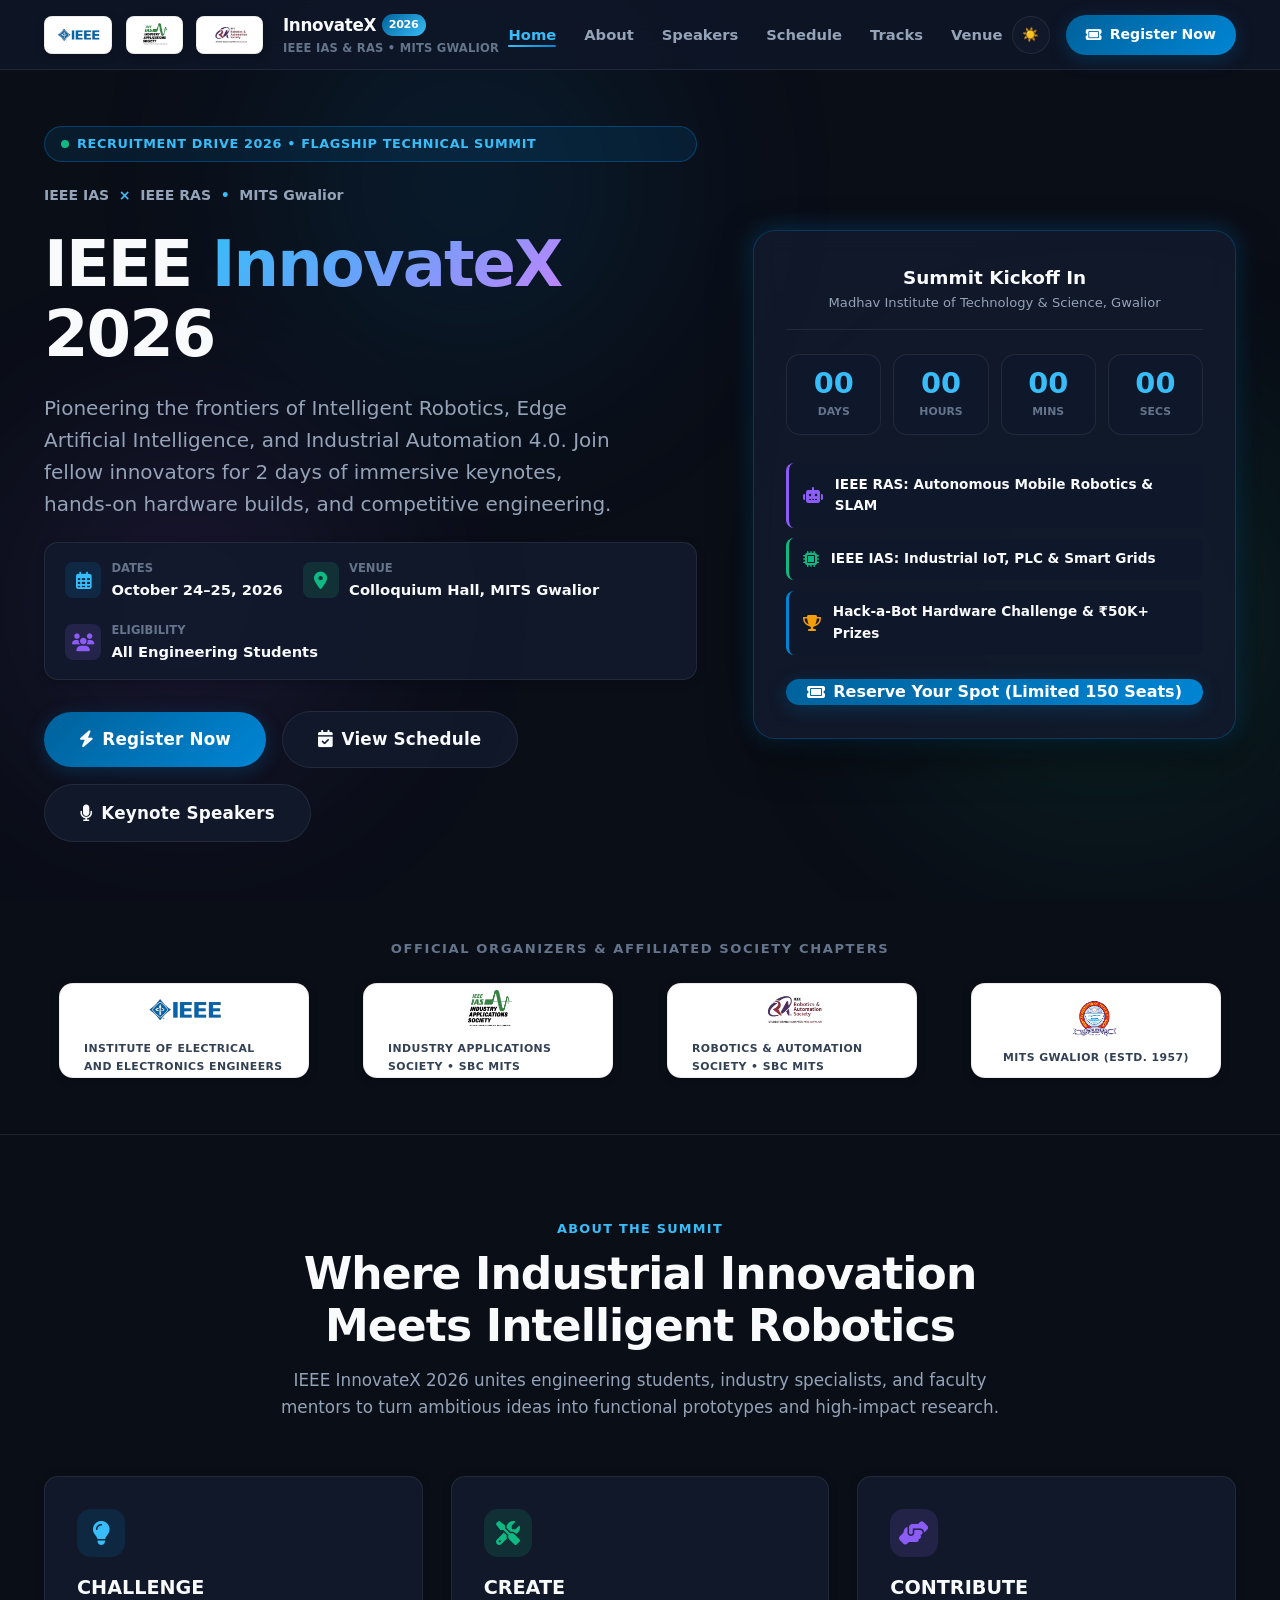
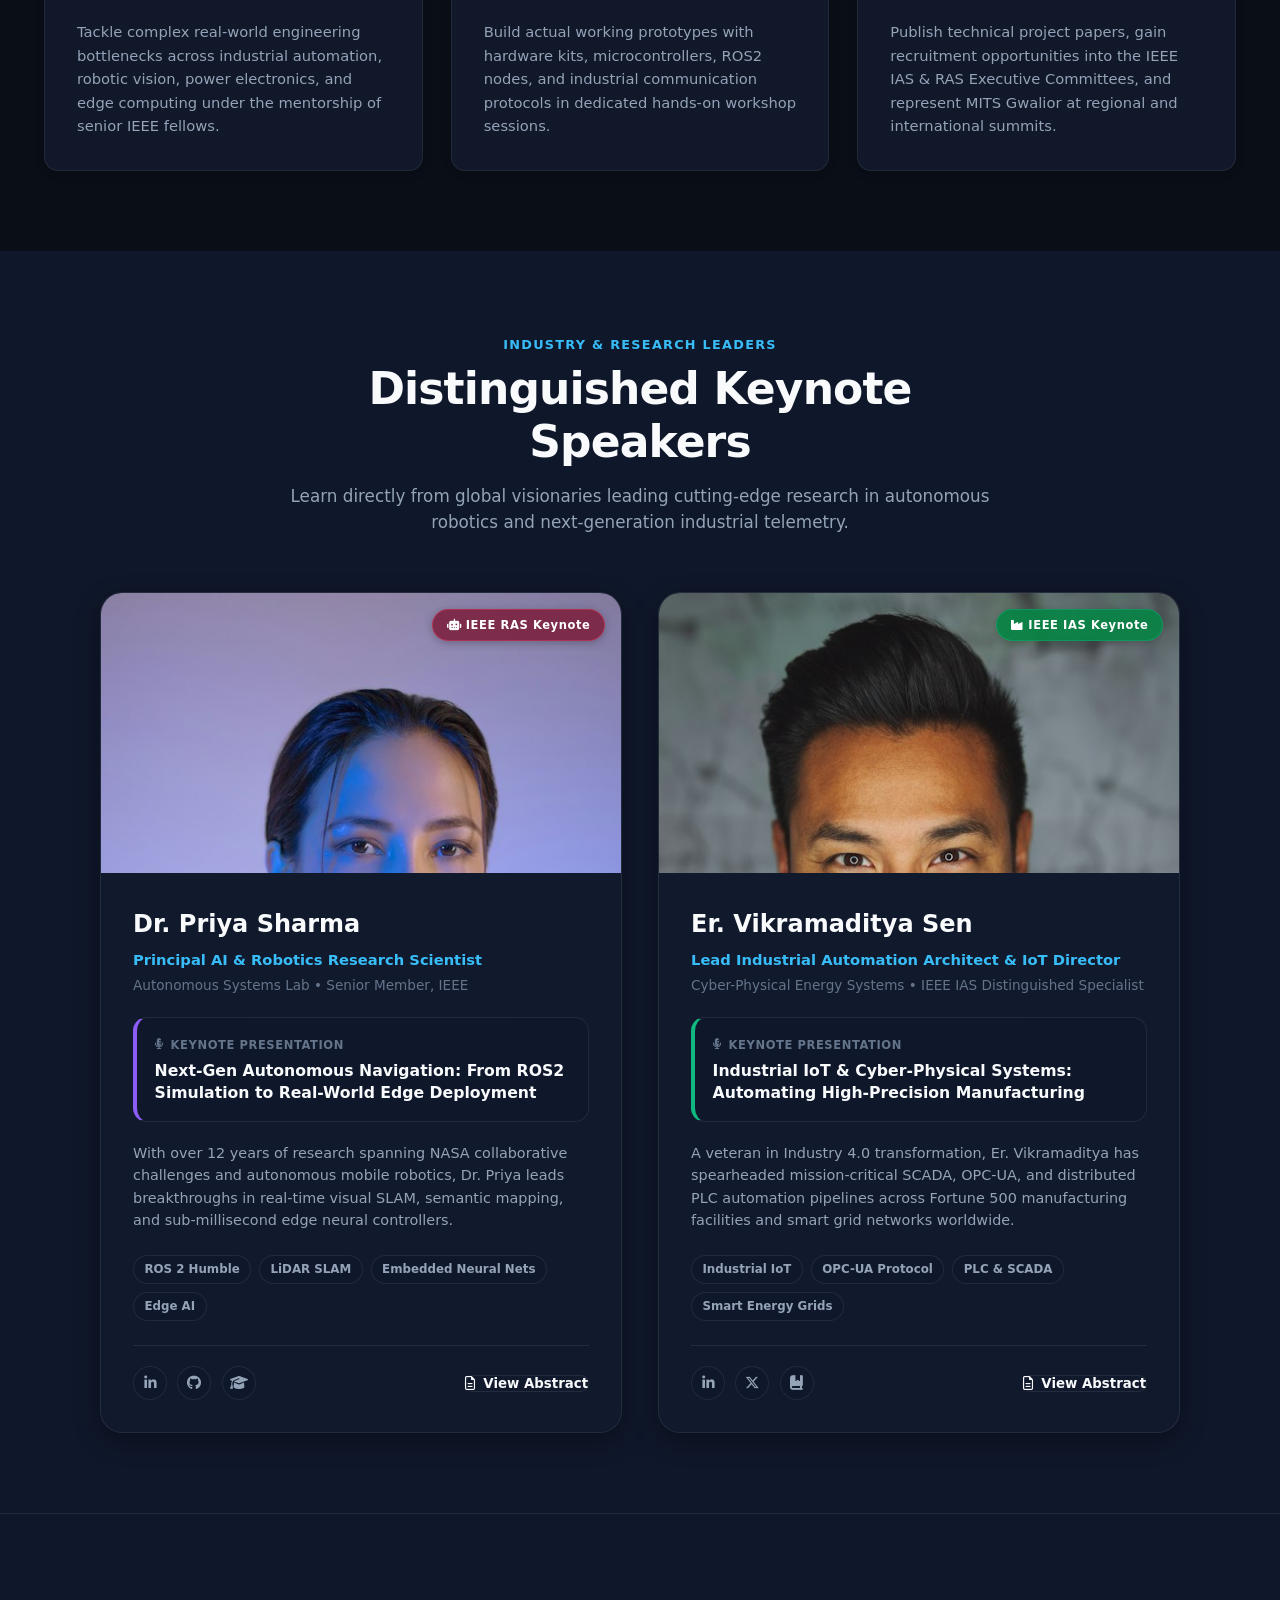
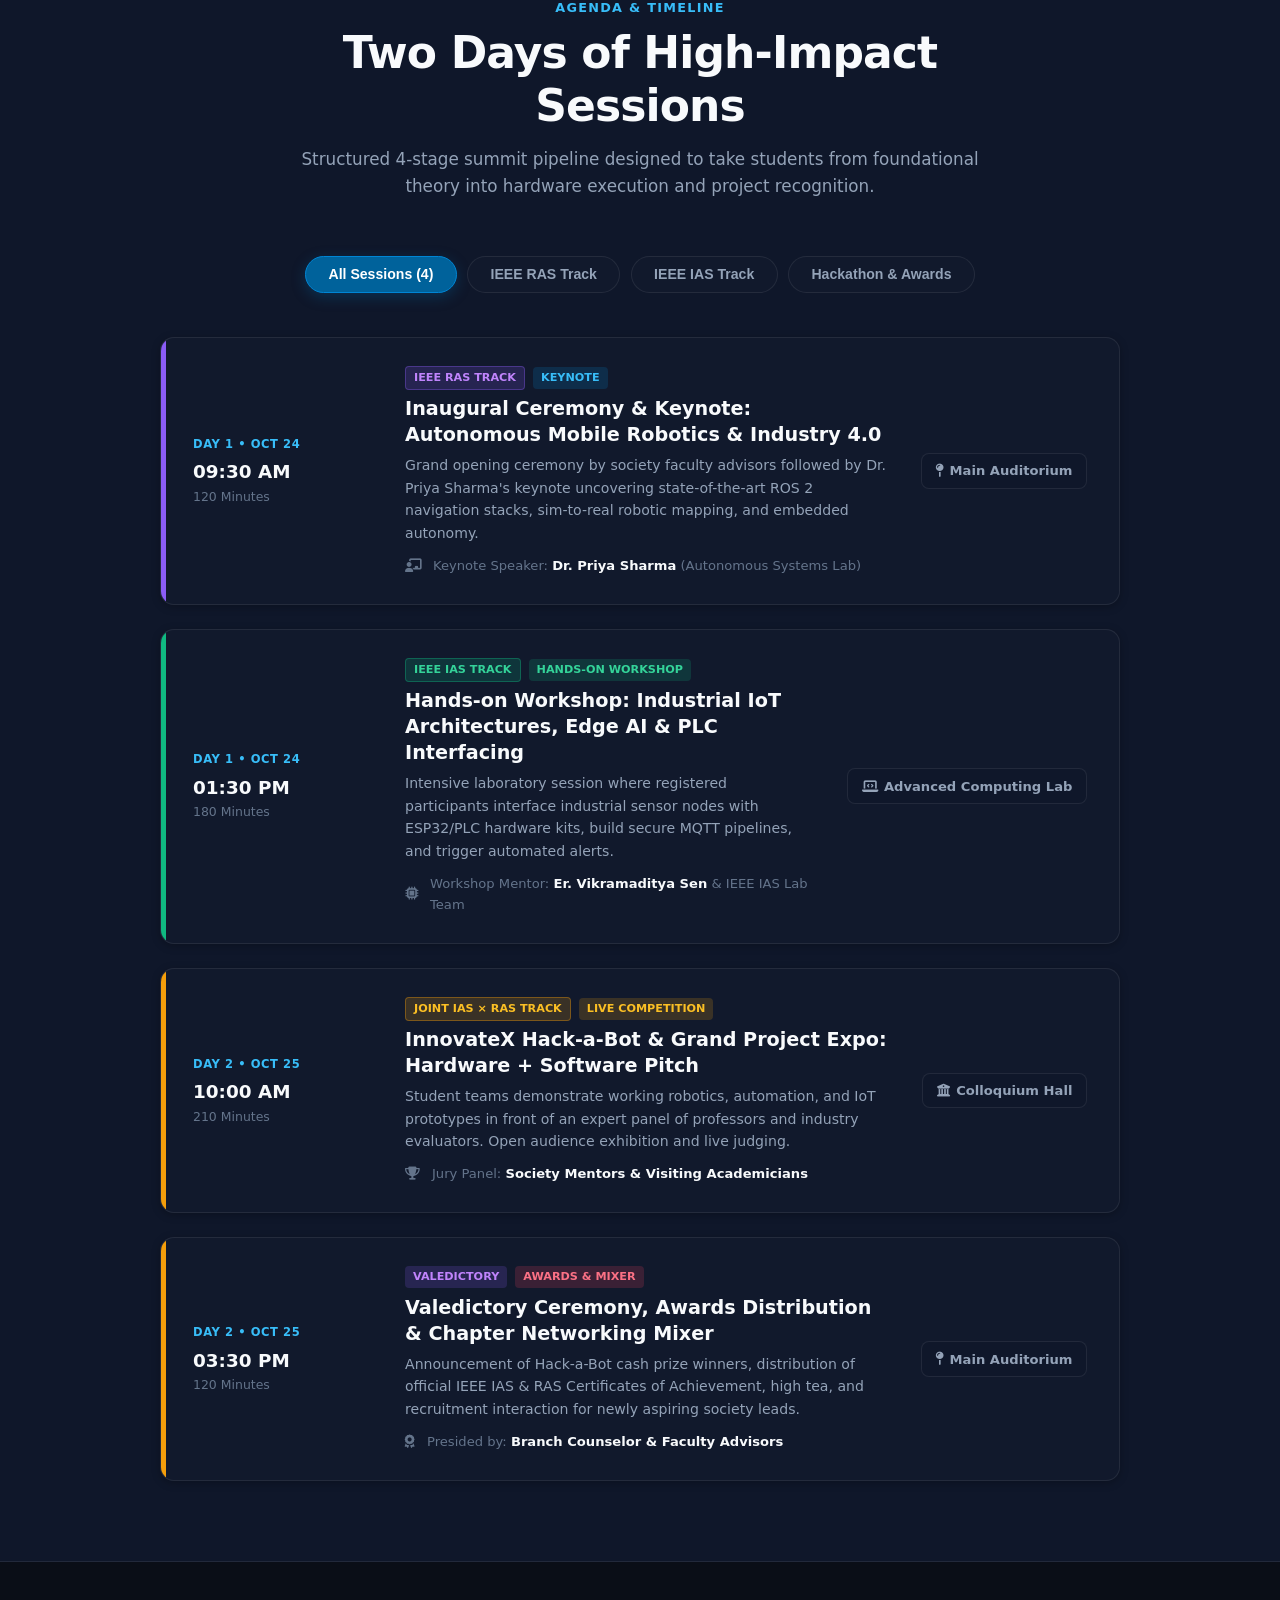
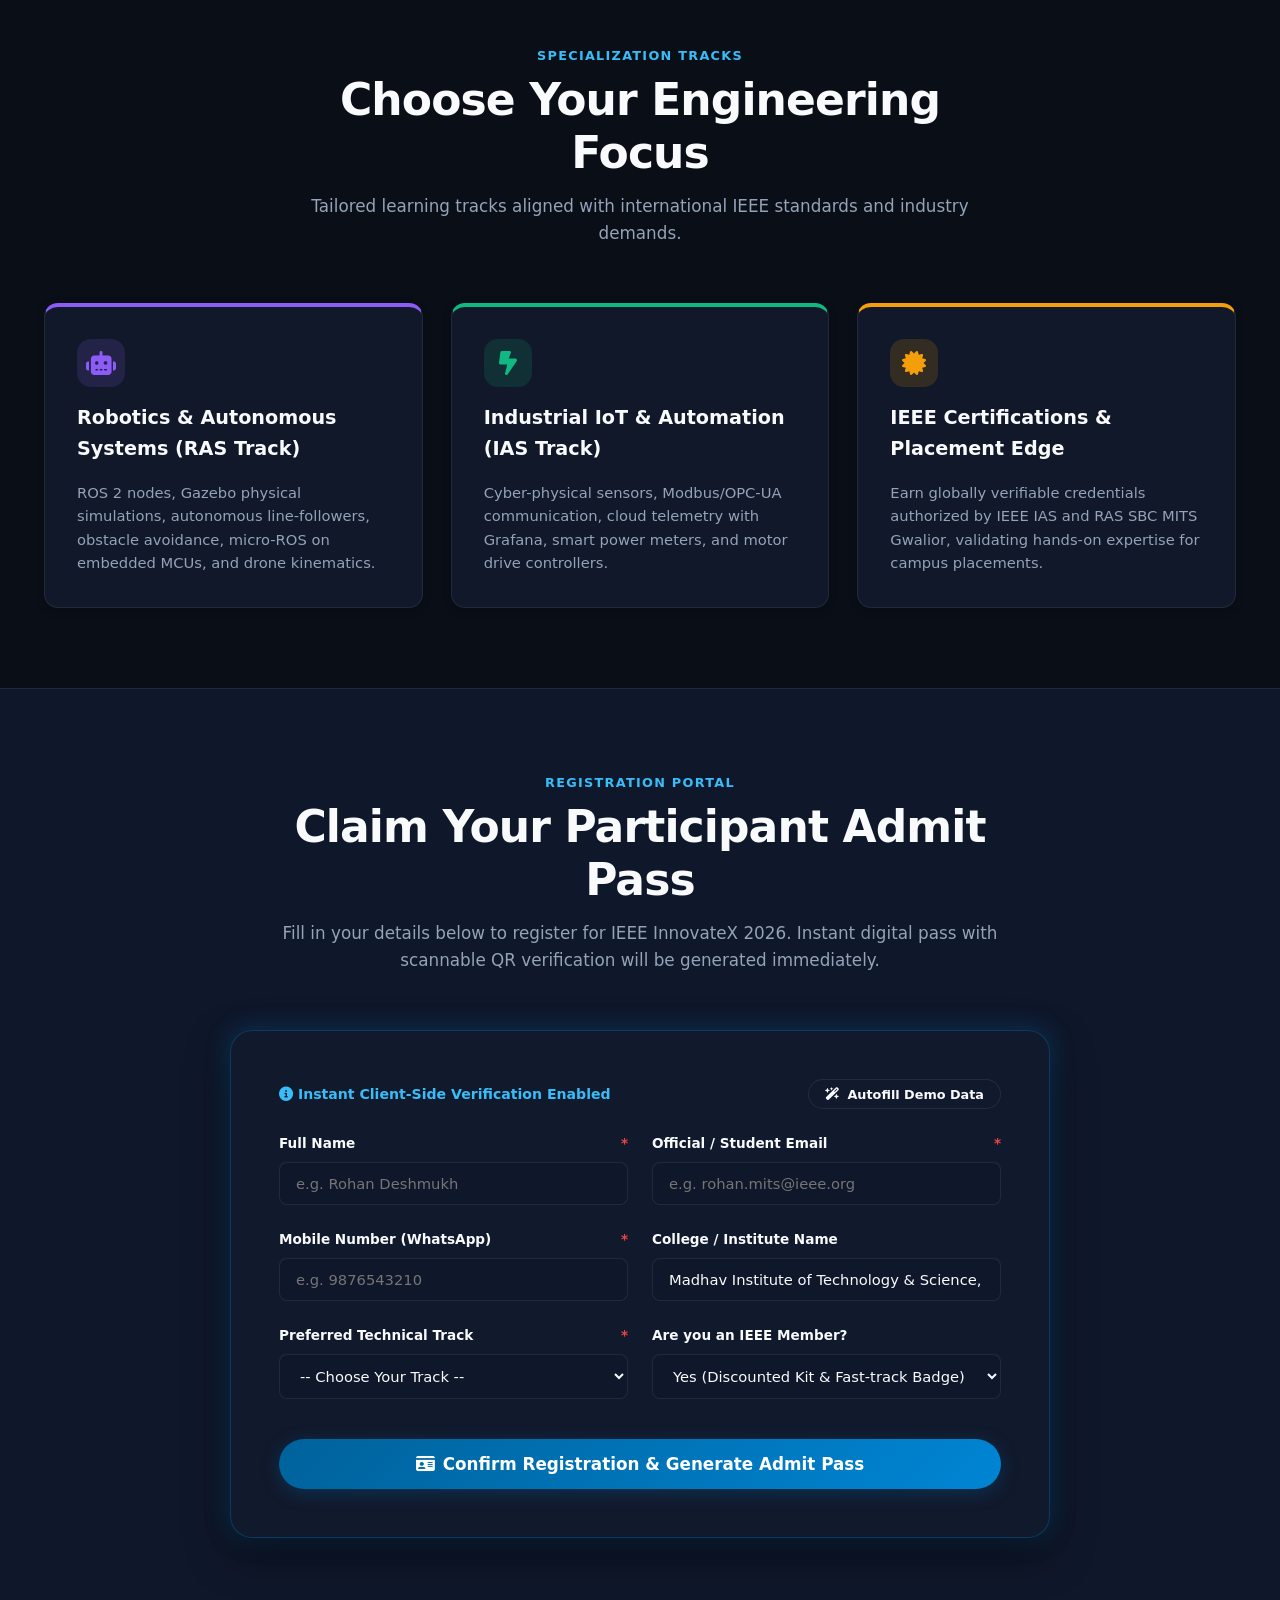
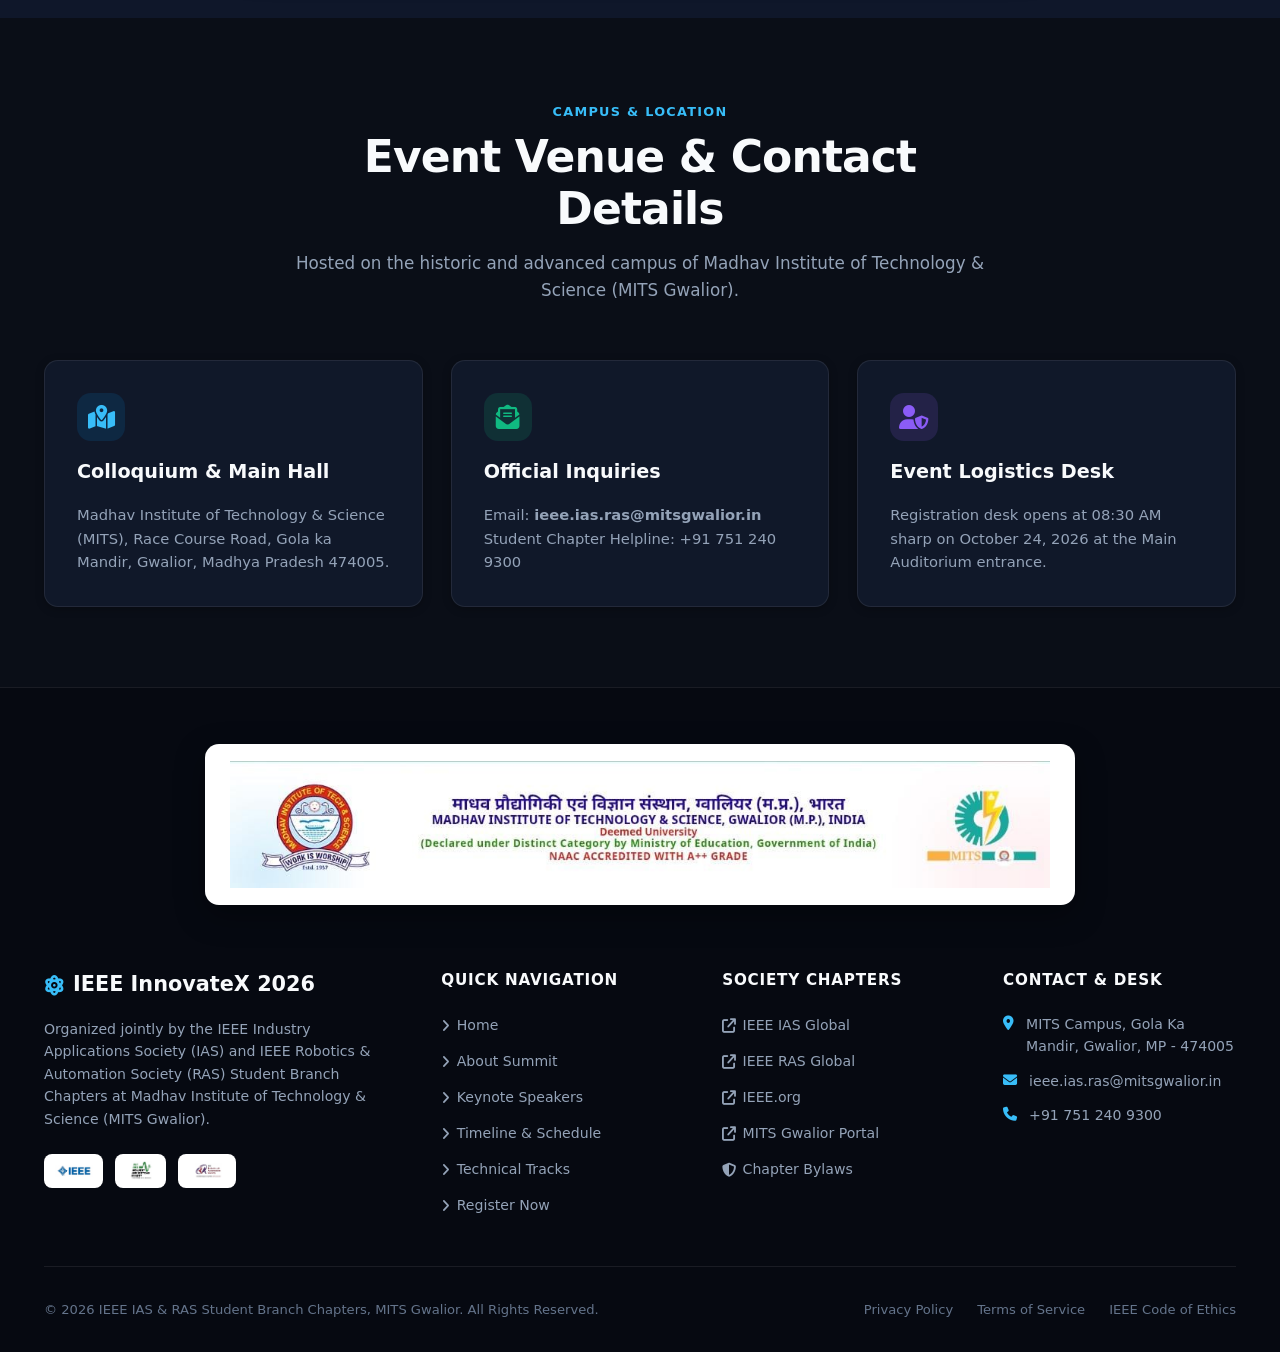
==== commit 1bae3049: "Fix asset and stylesheet paths for GitHub Pages deployment" ====
--- a/index.html
+++ b/index.html
@@ -8,13 +8,13 @@
   <meta name="keywords" content="IEEE, IAS, RAS, MITS Gwalior, InnovateX 2026, Robotics, Industrial IoT, Automation, Hackathon, Technical Workshop">
   
   <!-- Favicon -->
-  <link rel="icon" type="image/png" href="assets/ieee-logo.png">
+  <link rel="icon" type="image/png" href="ieee-logo.png">
 
   <!-- Font Awesome Icons -->
   <link rel="stylesheet" href="https://cdnjs.cloudflare.com/ajax/libs/font-awesome/6.5.1/css/all.min.css">
   
   <!-- Custom Stylesheet -->
-  <link rel="stylesheet" href="css/styles.css">
+  <link rel="stylesheet" href="styles.css">
 </head>
 <body>
 
@@ -34,13 +34,13 @@
       <!-- Society Logos Brand Group -->
       <a href="#hero" class="brand-logos-group" title="IEEE InnovateX 2026">
         <div class="logo-badge" title="IEEE Official">
-          <img src="assets/ieee-logo.png" alt="IEEE Logo">
+          <img src="ieee-logo.png" alt="IEEE Logo">
         </div>
         <div class="logo-badge" title="IEEE Industry Applications Society">
-          <img src="assets/ias-logo.png" alt="IEEE IAS Logo">
+          <img src="ias-logo.png" alt="IEEE IAS Logo">
         </div>
         <div class="logo-badge" title="IEEE Robotics & Automation Society">
-          <img src="assets/ras-logo.png" alt="IEEE RAS Logo">
+          <img src="ras-logo.png" alt="IEEE RAS Logo">
         </div>
         <div class="brand-text">
           <span class="brand-title">InnovateX <span class="badge-year">2026</span></span>
@@ -214,22 +214,22 @@
       <div class="logos-grid">
         
         <div class="partner-logo-card">
-          <img src="assets/ieee-logo.png" alt="IEEE Official Logo">
+          <img src="ieee-logo.png" alt="IEEE Official Logo">
           <span class="card-caption">Institute of Electrical and Electronics Engineers</span>
         </div>
 
         <div class="partner-logo-card">
-          <img src="assets/ias-logo.png" alt="IEEE IAS Chapter Logo">
+          <img src="ias-logo.png" alt="IEEE IAS Chapter Logo">
           <span class="card-caption">Industry Applications Society • SBC MITS</span>
         </div>
 
         <div class="partner-logo-card">
-          <img src="assets/ras-logo.png" alt="IEEE RAS Chapter Logo">
+          <img src="ras-logo.png" alt="IEEE RAS Chapter Logo">
           <span class="card-caption">Robotics & Automation Society • SBC MITS</span>
         </div>
 
         <div class="partner-logo-card">
-          <img src="assets/mits-crest.png" alt="MITS Gwalior Crest">
+          <img src="mits-crest.png" alt="MITS Gwalior Crest">
           <span class="card-caption">MITS Gwalior (Estd. 1957)</span>
         </div>
 
@@ -307,7 +307,7 @@
         <!-- Keynote Speaker 1 (IEEE RAS Track) -->
         <article class="speaker-card ras-card">
           <div class="speaker-card-header">
-            <img src="assets/speaker-1.jpg" alt="Dr. Priya Sharma portrait" loading="lazy">
+            <img src="speaker-1.jpg" alt="Dr. Priya Sharma portrait" loading="lazy">
             <span class="speaker-society-badge badge-ras">
               <i class="fa-solid fa-robot"></i> IEEE RAS Keynote
             </span>
@@ -352,7 +352,7 @@
         <!-- Keynote Speaker 2 (IEEE IAS Track) -->
         <article class="speaker-card ias-card">
           <div class="speaker-card-header">
-            <img src="assets/speaker-2.jpg" alt="Er. Vikramaditya Sen portrait" loading="lazy">
+            <img src="speaker-2.jpg" alt="Er. Vikramaditya Sen portrait" loading="lazy">
             <span class="speaker-society-badge badge-ias">
               <i class="fa-solid fa-industry"></i> IEEE IAS Keynote
             </span>
@@ -761,7 +761,7 @@
       <!-- Institutional Footer Banner Card (Mandatory Task 1 Asset) -->
       <div class="footer-banner-wrapper">
         <div class="footer-banner-card" title="Madhav Institute of Technology & Science, Gwalior">
-          <img src="assets/footer-image.jpg" alt="MITS Gwalior Official Institutional Footer Banner" class="footer-banner-img">
+          <img src="footer-image.jpg" alt="MITS Gwalior Official Institutional Footer Banner" class="footer-banner-img">
         </div>
       </div>
 
@@ -779,13 +779,13 @@
           </p>
           <div class="footer-logos-row">
             <div class="footer-logo-box" title="IEEE">
-              <img src="assets/ieee-logo.png" alt="IEEE">
+              <img src="ieee-logo.png" alt="IEEE">
             </div>
             <div class="footer-logo-box" title="IEEE IAS">
-              <img src="assets/ias-logo.png" alt="IEEE IAS">
+              <img src="ias-logo.png" alt="IEEE IAS">
             </div>
             <div class="footer-logo-box" title="IEEE RAS">
-              <img src="assets/ras-logo.png" alt="IEEE RAS">
+              <img src="ras-logo.png" alt="IEEE RAS">
             </div>
           </div>
         </div>
@@ -881,7 +881,7 @@
             <p style="font-size: 0.75rem; color: #7dd3fc; margin-top: 0.35rem;">Venue: Colloquium Hall, MITS Gwalior</p>
           </div>
           <div class="ticket-qr" title="Verification QR Code">
-            <img src="assets/qr-code.png" alt="Attendee Verification QR Code">
+            <img src="qr-code.png" alt="Attendee Verification QR Code">
           </div>
         </div>
       </div>
@@ -917,6 +917,6 @@
   </button>
 
   <!-- Interactive JavaScript -->
-  <script src="js/main.js"></script>
+  <script src="main.js"></script>
 </body>
 </html>
--- a/styles.css
+++ b/styles.css
@@ -0,0 +1,1770 @@
+/* ==========================================================================
+   IEEE InnovateX 2026 - Main Stylesheet
+   Organized by IEEE IAS & RAS Student Branch Chapters, MITS Gwalior
+   ========================================================================== */
+
+:root {
+  /* IEEE Brand Colors */
+  --ieee-blue: #00629b;
+  --ieee-blue-light: #0085d4;
+  --ieee-blue-glow: rgba(0, 98, 155, 0.35);
+  --ias-green: #008542;
+  --ias-green-light: #10b981;
+  --ias-green-glow: rgba(16, 185, 129, 0.3);
+  --ras-maroon: #7b1d3a;
+  --ras-purple: #8b5cf6;
+  --ras-glow: rgba(139, 92, 246, 0.3);
+
+  /* Modern Dark Theme (Default) */
+  --bg-primary: #0a0e17;
+  --bg-secondary: #0f172a;
+  --bg-card: rgba(18, 26, 45, 0.85);
+  --bg-card-hover: rgba(26, 38, 66, 0.95);
+  --bg-glass: rgba(15, 23, 42, 0.75);
+  --border-subtle: rgba(255, 255, 255, 0.08);
+  --border-highlight: rgba(0, 133, 212, 0.3);
+  --text-primary: #f8fafc;
+  --text-secondary: #94a3b8;
+  --text-muted: #64748b;
+  --accent-cyan: #38bdf8;
+  --accent-amber: #f59e0b;
+
+  /* Elevation & Shadows */
+  --shadow-sm: 0 2px 8px rgba(0, 0, 0, 0.25);
+  --shadow-md: 0 8px 24px rgba(0, 0, 0, 0.35);
+  --shadow-lg: 0 16px 40px rgba(0, 0, 0, 0.5);
+  --shadow-glow: 0 0 25px rgba(0, 133, 212, 0.35);
+
+  /* Fonts & Transitions */
+  --font-main: 'Segoe UI', system-ui, -apple-system, BlinkMacSystemFont, Roboto, sans-serif;
+  --transition-fast: 0.2s cubic-bezier(0.4, 0, 0.2, 1);
+  --transition-normal: 0.3s cubic-bezier(0.4, 0, 0.2, 1);
+  --transition-slow: 0.5s cubic-bezier(0.4, 0, 0.2, 1);
+  --radius-sm: 8px;
+  --radius-md: 14px;
+  --radius-lg: 22px;
+  --radius-full: 9999px;
+}
+
+/* Light Theme Variables */
+body.light-theme {
+  --bg-primary: #f8fafc;
+  --bg-secondary: #f1f5f9;
+  --bg-card: rgba(255, 255, 255, 0.92);
+  --bg-card-hover: #ffffff;
+  --bg-glass: rgba(255, 255, 255, 0.85);
+  --border-subtle: rgba(0, 0, 0, 0.08);
+  --border-highlight: rgba(0, 98, 155, 0.35);
+  --text-primary: #0f172a;
+  --text-secondary: #475569;
+  --text-muted: #64748b;
+  --shadow-sm: 0 2px 8px rgba(0, 0, 0, 0.06);
+  --shadow-md: 0 8px 24px rgba(0, 0, 0, 0.08);
+  --shadow-lg: 0 16px 36px rgba(0, 0, 0, 0.12);
+  --shadow-glow: 0 0 25px rgba(0, 98, 155, 0.2);
+}
+
+/* --------------------------------------------------------------------------
+   Reset & Base Styles
+   -------------------------------------------------------------------------- */
+*, *::before, *::after {
+  box-sizing: border-box;
+  margin: 0;
+  padding: 0;
+}
+
+html {
+  scroll-behavior: smooth;
+  font-size: 16px;
+  text-size-adjust: 100%;
+}
+
+body {
+  font-family: var(--font-main);
+  background-color: var(--bg-primary);
+  color: var(--text-primary);
+  line-height: 1.6;
+  min-height: 100vh;
+  overflow-x: hidden;
+  position: relative;
+  transition: background-color var(--transition-normal), color var(--transition-normal);
+}
+
+/* Background Atmosphere Glows */
+.bg-ambient-lights {
+  position: fixed;
+  top: 0;
+  left: 0;
+  width: 100vw;
+  height: 100vh;
+  pointer-events: none;
+  z-index: 0;
+  overflow: hidden;
+}
+
+.ambient-blob {
+  position: absolute;
+  border-radius: 50%;
+  filter: blur(100px);
+  opacity: 0.18;
+  animation: floatLight 16s ease-in-out infinite alternate;
+}
+
+.blob-1 {
+  top: -10%;
+  left: 15%;
+  width: 550px;
+  height: 550px;
+  background: radial-gradient(circle, var(--ieee-blue-light), transparent 70%);
+}
+
+.blob-2 {
+  top: 35%;
+  right: -10%;
+  width: 600px;
+  height: 600px;
+  background: radial-gradient(circle, var(--ias-green-light), transparent 70%);
+  animation-delay: -5s;
+}
+
+.blob-3 {
+  bottom: 5%;
+  left: -5%;
+  width: 500px;
+  height: 500px;
+  background: radial-gradient(circle, var(--ras-purple), transparent 70%);
+  animation-delay: -10s;
+}
+
+@keyframes floatLight {
+  0% { transform: translateY(0) scale(1); }
+  50% { transform: translateY(30px) scale(1.08); }
+  100% { transform: translateY(-20px) scale(0.95); }
+}
+
+/* Container */
+.container {
+  width: 100%;
+  max-width: 1240px;
+  margin-left: auto;
+  margin-right: auto;
+  padding-left: 1.5rem;
+  padding-right: 1.5rem;
+  position: relative;
+  z-index: 1;
+}
+
+/* --------------------------------------------------------------------------
+   Header & Navigation
+   -------------------------------------------------------------------------- */
+.site-header {
+  position: sticky;
+  top: 0;
+  z-index: 1000;
+  background: var(--bg-glass);
+  backdrop-filter: blur(16px);
+  -webkit-backdrop-filter: blur(16px);
+  border-bottom: 1px solid var(--border-subtle);
+  transition: all var(--transition-normal);
+}
+
+.site-header.scrolled {
+  background: rgba(10, 14, 23, 0.95);
+  box-shadow: var(--shadow-md);
+}
+
+body.light-theme .site-header.scrolled {
+  background: rgba(255, 255, 255, 0.96);
+}
+
+.nav-container {
+  display: flex;
+  align-items: center;
+  justify-content: space-between;
+  padding-top: 0.75rem;
+  padding-bottom: 0.75rem;
+}
+
+/* Logos Header Bar */
+.brand-logos-group {
+  display: flex;
+  align-items: center;
+  gap: 0.85rem;
+  text-decoration: none;
+}
+
+.logo-badge {
+  display: flex;
+  align-items: center;
+  justify-content: center;
+  background: #ffffff;
+  padding: 4px 8px;
+  border-radius: var(--radius-sm);
+  box-shadow: var(--shadow-sm);
+  transition: transform var(--transition-fast);
+  border: 1px solid rgba(0, 0, 0, 0.08);
+}
+
+.logo-badge:hover {
+  transform: translateY(-2px);
+}
+
+.logo-badge img {
+  height: 28px;
+  width: auto;
+  object-fit: contain;
+  display: block;
+}
+
+.brand-text {
+  display: flex;
+  flex-direction: column;
+  margin-left: 0.4rem;
+}
+
+.brand-title {
+  font-size: 1.05rem;
+  font-weight: 800;
+  letter-spacing: -0.02em;
+  color: var(--text-primary);
+  display: flex;
+  align-items: center;
+  gap: 0.35rem;
+}
+
+.brand-title .badge-year {
+  background: linear-gradient(135deg, var(--ieee-blue), var(--accent-cyan));
+  color: #fff;
+  font-size: 0.7rem;
+  font-weight: 700;
+  padding: 2px 7px;
+  border-radius: var(--radius-full);
+}
+
+.brand-subtitle {
+  font-size: 0.72rem;
+  color: var(--text-muted);
+  font-weight: 600;
+  letter-spacing: 0.02em;
+}
+
+/* Navigation Links */
+.nav-links {
+  display: flex;
+  align-items: center;
+  list-style: none;
+  gap: 1.75rem;
+}
+
+.nav-link {
+  color: var(--text-secondary);
+  text-decoration: none;
+  font-size: 0.92rem;
+  font-weight: 600;
+  transition: color var(--transition-fast);
+  position: relative;
+  padding: 4px 0;
+}
+
+.nav-link:hover,
+.nav-link.active {
+  color: var(--accent-cyan);
+}
+
+.nav-link::after {
+  content: '';
+  position: absolute;
+  bottom: 0;
+  left: 0;
+  width: 0;
+  height: 2px;
+  background: linear-gradient(90deg, var(--accent-cyan), var(--ieee-blue-light));
+  transition: width var(--transition-fast);
+  border-radius: var(--radius-full);
+}
+
+.nav-link:hover::after,
+.nav-link.active::after {
+  width: 100%;
+}
+
+/* Nav Actions */
+.nav-actions {
+  display: flex;
+  align-items: center;
+  gap: 1rem;
+}
+
+.theme-toggle-btn {
+  background: var(--bg-card);
+  border: 1px solid var(--border-subtle);
+  color: var(--text-primary);
+  width: 38px;
+  height: 38px;
+  border-radius: var(--radius-full);
+  display: flex;
+  align-items: center;
+  justify-content: center;
+  cursor: pointer;
+  transition: all var(--transition-fast);
+}
+
+.theme-toggle-btn:hover {
+  background: var(--bg-card-hover);
+  border-color: var(--border-highlight);
+  transform: rotate(15deg);
+}
+
+.btn-nav-register {
+  padding: 0.55rem 1.25rem;
+  font-size: 0.88rem;
+}
+
+.mobile-menu-btn {
+  display: none;
+  background: transparent;
+  border: none;
+  color: var(--text-primary);
+  font-size: 1.5rem;
+  cursor: pointer;
+  padding: 4px;
+}
+
+/* --------------------------------------------------------------------------
+   Buttons & Badges
+   -------------------------------------------------------------------------- */
+.btn {
+  display: inline-flex;
+  align-items: center;
+  justify-content: center;
+  gap: 0.5rem;
+  font-family: inherit;
+  font-weight: 700;
+  border-radius: var(--radius-full);
+  text-decoration: none;
+  cursor: pointer;
+  transition: all var(--transition-normal);
+  border: none;
+  outline: none;
+  white-space: nowrap;
+}
+
+.btn-primary {
+  background: linear-gradient(135deg, var(--ieee-blue) 0%, var(--ieee-blue-light) 100%);
+  color: #ffffff;
+  box-shadow: 0 4px 18px var(--ieee-blue-glow);
+}
+
+.btn-primary:hover {
+  transform: translateY(-2px);
+  box-shadow: 0 8px 24px rgba(0, 133, 212, 0.45);
+  background: linear-gradient(135deg, var(--ieee-blue-light) 0%, #38bdf8 100%);
+  color: #ffffff;
+}
+
+.btn-secondary {
+  background: var(--bg-card);
+  color: var(--text-primary);
+  border: 1px solid var(--border-subtle);
+}
+
+.btn-secondary:hover {
+  background: var(--bg-card-hover);
+  border-color: var(--border-highlight);
+  transform: translateY(-2px);
+}
+
+.btn-outline-green {
+  background: rgba(16, 185, 129, 0.1);
+  color: var(--ias-green-light);
+  border: 1px solid rgba(16, 185, 129, 0.3);
+}
+
+.btn-outline-green:hover {
+  background: rgba(16, 185, 129, 0.2);
+  border-color: var(--ias-green-light);
+  transform: translateY(-2px);
+}
+
+.btn-lg {
+  padding: 0.9rem 2.2rem;
+  font-size: 1.05rem;
+  letter-spacing: 0.01em;
+}
+
+.pill-badge {
+  display: inline-flex;
+  align-items: center;
+  gap: 0.5rem;
+  padding: 0.4rem 1rem;
+  border-radius: var(--radius-full);
+  font-size: 0.8rem;
+  font-weight: 700;
+  text-transform: uppercase;
+  letter-spacing: 0.05em;
+  background: rgba(0, 133, 212, 0.12);
+  border: 1px solid rgba(0, 133, 212, 0.35);
+  color: var(--accent-cyan);
+}
+
+.pill-badge .pulse-dot {
+  width: 8px;
+  height: 8px;
+  border-radius: 50%;
+  background: #10b981;
+  box-shadow: 0 0 0 rgba(16, 185, 129, 0.6);
+  animation: pulseDot 2s infinite;
+}
+
+@keyframes pulseDot {
+  0% { box-shadow: 0 0 0 0 rgba(16, 185, 129, 0.7); }
+  70% { box-shadow: 0 0 0 8px rgba(16, 185, 129, 0); }
+  100% { box-shadow: 0 0 0 0 rgba(16, 185, 129, 0); }
+}
+
+/* --------------------------------------------------------------------------
+   Hero Section
+   -------------------------------------------------------------------------- */
+.hero-section {
+  padding-top: 3.5rem;
+  padding-bottom: 4.5rem;
+  position: relative;
+  overflow: hidden;
+}
+
+.hero-grid {
+  display: grid;
+  grid-template-columns: 1.15fr 0.85fr;
+  gap: 3.5rem;
+  align-items: center;
+}
+
+.hero-content {
+  display: flex;
+  flex-direction: column;
+  gap: 1.4rem;
+}
+
+.hero-organizer-tag {
+  display: flex;
+  align-items: center;
+  gap: 0.6rem;
+  font-size: 0.88rem;
+  font-weight: 600;
+  color: var(--text-secondary);
+}
+
+.hero-organizer-tag span.slash {
+  color: var(--accent-cyan);
+  font-weight: bold;
+}
+
+.hero-title {
+  font-size: clamp(2.4rem, 5.5vw, 4rem);
+  font-weight: 900;
+  line-height: 1.1;
+  letter-spacing: -0.03em;
+}
+
+.hero-title .gradient-text {
+  background: linear-gradient(135deg, #38bdf8 0%, #60a5fa 40%, #c084fc 100%);
+  -webkit-background-clip: text;
+  -webkit-text-fill-color: transparent;
+}
+
+.hero-subtitle {
+  font-size: clamp(1.05rem, 1.8vw, 1.25rem);
+  color: var(--text-secondary);
+  line-height: 1.6;
+  max-width: 580px;
+}
+
+/* Event Quick Details Badges */
+.hero-meta-strip {
+  display: flex;
+  flex-wrap: wrap;
+  gap: 1.25rem;
+  padding: 1rem 1.25rem;
+  background: var(--bg-card);
+  border: 1px solid var(--border-subtle);
+  border-radius: var(--radius-md);
+  box-shadow: var(--shadow-sm);
+}
+
+.meta-item {
+  display: flex;
+  align-items: center;
+  gap: 0.65rem;
+}
+
+.meta-icon-box {
+  width: 36px;
+  height: 36px;
+  border-radius: var(--radius-sm);
+  display: flex;
+  align-items: center;
+  justify-content: center;
+  background: rgba(0, 133, 212, 0.15);
+  color: var(--accent-cyan);
+  font-size: 1.1rem;
+}
+
+.meta-icon-box.green {
+  background: rgba(16, 185, 129, 0.15);
+  color: var(--ias-green-light);
+}
+
+.meta-icon-box.purple {
+  background: rgba(139, 92, 246, 0.15);
+  color: var(--ras-purple);
+}
+
+.meta-text {
+  display: flex;
+  flex-direction: column;
+}
+
+.meta-label {
+  font-size: 0.72rem;
+  text-transform: uppercase;
+  color: var(--text-muted);
+  font-weight: 700;
+}
+
+.meta-val {
+  font-size: 0.92rem;
+  font-weight: 700;
+  color: var(--text-primary);
+}
+
+/* Hero CTA Group */
+.hero-cta-group {
+  display: flex;
+  flex-wrap: wrap;
+  align-items: center;
+  gap: 1rem;
+  margin-top: 0.5rem;
+}
+
+/* Hero Visual / Card Panel */
+.hero-card-panel {
+  background: var(--bg-card);
+  border: 1px solid var(--border-highlight);
+  border-radius: var(--radius-lg);
+  padding: 2rem;
+  box-shadow: var(--shadow-lg), var(--shadow-glow);
+  position: relative;
+  backdrop-filter: blur(12px);
+}
+
+.hero-panel-header {
+  text-align: center;
+  margin-bottom: 1.5rem;
+  border-bottom: 1px solid var(--border-subtle);
+  padding-bottom: 1rem;
+}
+
+.hero-panel-title {
+  font-size: 1.15rem;
+  font-weight: 800;
+  color: var(--text-primary);
+}
+
+.hero-panel-sub {
+  font-size: 0.82rem;
+  color: var(--text-secondary);
+}
+
+/* Countdown Clock */
+.countdown-grid {
+  display: grid;
+  grid-template-columns: repeat(4, 1fr);
+  gap: 0.75rem;
+  margin-bottom: 1.75rem;
+}
+
+.countdown-box {
+  background: var(--bg-secondary);
+  border: 1px solid var(--border-subtle);
+  border-radius: var(--radius-md);
+  padding: 0.85rem 0.5rem;
+  text-align: center;
+  transition: transform var(--transition-fast);
+}
+
+.countdown-box:hover {
+  transform: translateY(-2px);
+  border-color: var(--accent-cyan);
+}
+
+.countdown-num {
+  font-size: 1.8rem;
+  font-weight: 800;
+  line-height: 1;
+  color: var(--accent-cyan);
+  font-variant-numeric: tabular-nums;
+  font-family: inherit;
+}
+
+.countdown-lbl {
+  font-size: 0.68rem;
+  text-transform: uppercase;
+  font-weight: 700;
+  color: var(--text-muted);
+  margin-top: 0.35rem;
+}
+
+/* Quick Event Track Highlights */
+.track-pills-list {
+  display: flex;
+  flex-direction: column;
+  gap: 0.65rem;
+  margin-bottom: 1.5rem;
+}
+
+.track-pill-item {
+  display: flex;
+  align-items: center;
+  gap: 0.75rem;
+  padding: 0.65rem 0.85rem;
+  background: var(--bg-secondary);
+  border-radius: var(--radius-sm);
+  border-left: 3px solid var(--ieee-blue-light);
+  font-size: 0.85rem;
+  font-weight: 600;
+}
+
+.track-pill-item.ias {
+  border-left-color: var(--ias-green-light);
+}
+
+.track-pill-item.ras {
+  border-left-color: var(--ras-purple);
+}
+
+.track-pill-item i {
+  font-size: 1rem;
+}
+
+.hero-quick-action {
+  width: 100%;
+}
+
+/* --------------------------------------------------------------------------
+   Logo Showcase Strip
+   -------------------------------------------------------------------------- */
+.logo-showcase-section {
+  padding-top: 1.5rem;
+  padding-bottom: 3.5rem;
+  border-bottom: 1px solid var(--border-subtle);
+}
+
+.logo-showcase-title {
+  text-align: center;
+  font-size: 0.82rem;
+  text-transform: uppercase;
+  letter-spacing: 0.12em;
+  color: var(--text-muted);
+  font-weight: 800;
+  margin-bottom: 1.5rem;
+}
+
+.logos-grid {
+  display: grid;
+  grid-template-columns: repeat(auto-fit, minmax(200px, 1fr));
+  gap: 1.5rem;
+  align-items: center;
+  justify-items: center;
+}
+
+.partner-logo-card {
+  background: #ffffff;
+  padding: 1rem 1.5rem;
+  border-radius: var(--radius-md);
+  box-shadow: var(--shadow-sm);
+  display: flex;
+  flex-direction: column;
+  align-items: center;
+  justify-content: center;
+  width: 100%;
+  max-width: 250px;
+  height: 95px;
+  border: 1px solid rgba(0, 0, 0, 0.08);
+  transition: all var(--transition-normal);
+}
+
+.partner-logo-card:hover {
+  transform: translateY(-4px);
+  box-shadow: var(--shadow-md);
+  border-color: var(--accent-cyan);
+}
+
+.partner-logo-card img {
+  max-height: 48px;
+  max-width: 90%;
+  object-fit: contain;
+}
+
+.partner-logo-card .card-caption {
+  font-size: 0.68rem;
+  font-weight: 700;
+  color: #334155;
+  margin-top: 0.4rem;
+  text-transform: uppercase;
+  letter-spacing: 0.04em;
+}
+
+/* --------------------------------------------------------------------------
+   Section Common Typography
+   -------------------------------------------------------------------------- */
+.section {
+  padding-top: 5rem;
+  padding-bottom: 5rem;
+  position: relative;
+}
+
+.section-header {
+  text-align: center;
+  max-width: 720px;
+  margin-left: auto;
+  margin-right: auto;
+  margin-bottom: 3.5rem;
+}
+
+.section-tag {
+  display: inline-block;
+  font-size: 0.8rem;
+  font-weight: 800;
+  text-transform: uppercase;
+  letter-spacing: 0.1em;
+  color: var(--accent-cyan);
+  margin-bottom: 0.5rem;
+}
+
+.section-title {
+  font-size: clamp(2rem, 3.5vw, 2.75rem);
+  font-weight: 800;
+  letter-spacing: -0.02em;
+  line-height: 1.2;
+  margin-bottom: 0.85rem;
+}
+
+.section-desc {
+  font-size: 1.05rem;
+  color: var(--text-secondary);
+}
+
+/* --------------------------------------------------------------------------
+   Keynote Speakers Section (Task 1 requirement: 2 keynote speaker cards)
+   -------------------------------------------------------------------------- */
+.speakers-grid {
+  display: grid;
+  grid-template-columns: repeat(2, 1fr);
+  gap: 2.25rem;
+  max-width: 1080px;
+  margin-left: auto;
+  margin-right: auto;
+}
+
+.speaker-card {
+  background: var(--bg-card);
+  border: 1px solid var(--border-subtle);
+  border-radius: var(--radius-lg);
+  overflow: hidden;
+  box-shadow: var(--shadow-md);
+  transition: all var(--transition-normal);
+  display: flex;
+  flex-direction: column;
+  position: relative;
+}
+
+.speaker-card:hover {
+  transform: translateY(-6px);
+  border-color: var(--border-highlight);
+  box-shadow: var(--shadow-lg), var(--shadow-glow);
+}
+
+.speaker-card-header {
+  position: relative;
+  height: 280px;
+  overflow: hidden;
+  background: #020617;
+}
+
+.speaker-card-header img {
+  width: 100%;
+  height: 100%;
+  object-fit: cover;
+  object-position: center top;
+  transition: transform var(--transition-slow);
+}
+
+.speaker-card:hover .speaker-card-header img {
+  transform: scale(1.05);
+}
+
+.speaker-society-badge {
+  position: absolute;
+  top: 1rem;
+  right: 1rem;
+  padding: 0.35rem 0.85rem;
+  border-radius: var(--radius-full);
+  font-size: 0.72rem;
+  font-weight: 800;
+  letter-spacing: 0.05em;
+  color: #fff;
+  backdrop-filter: blur(8px);
+  box-shadow: var(--shadow-sm);
+}
+
+.badge-ras {
+  background: rgba(123, 29, 58, 0.85);
+  border: 1px solid rgba(244, 63, 94, 0.4);
+}
+
+.badge-ias {
+  background: rgba(0, 133, 66, 0.85);
+  border: 1px solid rgba(16, 185, 129, 0.4);
+}
+
+.speaker-card-body {
+  padding: 2rem;
+  display: flex;
+  flex-direction: column;
+  flex-grow: 1;
+}
+
+.speaker-name {
+  font-size: 1.5rem;
+  font-weight: 800;
+  color: var(--text-primary);
+  margin-bottom: 0.25rem;
+}
+
+.speaker-role {
+  font-size: 0.92rem;
+  font-weight: 700;
+  color: var(--accent-cyan);
+  margin-bottom: 0.25rem;
+}
+
+.speaker-org {
+  font-size: 0.85rem;
+  color: var(--text-muted);
+  margin-bottom: 1.25rem;
+}
+
+.speaker-talk-box {
+  background: var(--bg-secondary);
+  border: 1px solid var(--border-subtle);
+  border-radius: var(--radius-md);
+  padding: 1.1rem;
+  margin-bottom: 1.25rem;
+  border-left: 4px solid var(--ieee-blue-light);
+}
+
+.speaker-card.ias-card .speaker-talk-box {
+  border-left-color: var(--ias-green-light);
+}
+
+.speaker-card.ras-card .speaker-talk-box {
+  border-left-color: var(--ras-purple);
+}
+
+.talk-label {
+  font-size: 0.72rem;
+  text-transform: uppercase;
+  font-weight: 800;
+  color: var(--text-muted);
+  letter-spacing: 0.05em;
+  margin-bottom: 0.35rem;
+  display: flex;
+  align-items: center;
+  gap: 0.4rem;
+}
+
+.talk-title {
+  font-size: 0.98rem;
+  font-weight: 700;
+  color: var(--text-primary);
+  line-height: 1.4;
+}
+
+.speaker-bio {
+  font-size: 0.9rem;
+  color: var(--text-secondary);
+  margin-bottom: 1.5rem;
+  flex-grow: 1;
+  line-height: 1.55;
+}
+
+.speaker-tags {
+  display: flex;
+  flex-wrap: wrap;
+  gap: 0.5rem;
+  margin-bottom: 1.5rem;
+}
+
+.tag-pill {
+  font-size: 0.74rem;
+  padding: 0.25rem 0.65rem;
+  background: var(--bg-secondary);
+  border: 1px solid var(--border-subtle);
+  border-radius: var(--radius-full);
+  color: var(--text-secondary);
+  font-weight: 600;
+}
+
+.speaker-card-footer {
+  display: flex;
+  align-items: center;
+  justify-content: space-between;
+  border-top: 1px solid var(--border-subtle);
+  padding-top: 1.25rem;
+}
+
+.speaker-socials {
+  display: flex;
+  gap: 0.65rem;
+}
+
+.social-icon-btn {
+  width: 34px;
+  height: 34px;
+  border-radius: var(--radius-full);
+  background: var(--bg-secondary);
+  border: 1px solid var(--border-subtle);
+  color: var(--text-secondary);
+  display: flex;
+  align-items: center;
+  justify-content: center;
+  text-decoration: none;
+  font-size: 0.9rem;
+  transition: all var(--transition-fast);
+}
+
+.social-icon-btn:hover {
+  background: var(--ieee-blue);
+  color: #fff;
+  border-color: var(--ieee-blue-light);
+  transform: translateY(-2px);
+}
+
+/* --------------------------------------------------------------------------
+   Schedule Section (Task 1 requirement: 3-4 item event schedule)
+   -------------------------------------------------------------------------- */
+.schedule-section {
+  background: var(--bg-secondary);
+  border-top: 1px solid var(--border-subtle);
+  border-bottom: 1px solid var(--border-subtle);
+}
+
+.schedule-filter-tabs {
+  display: flex;
+  justify-content: center;
+  flex-wrap: wrap;
+  gap: 0.65rem;
+  margin-bottom: 2.75rem;
+}
+
+.filter-tab {
+  padding: 0.6rem 1.4rem;
+  border-radius: var(--radius-full);
+  background: var(--bg-card);
+  border: 1px solid var(--border-subtle);
+  color: var(--text-secondary);
+  font-size: 0.88rem;
+  font-weight: 700;
+  cursor: pointer;
+  transition: all var(--transition-fast);
+}
+
+.filter-tab:hover {
+  background: var(--bg-card-hover);
+  color: var(--text-primary);
+}
+
+.filter-tab.active {
+  background: var(--ieee-blue);
+  color: #fff;
+  border-color: var(--ieee-blue-light);
+  box-shadow: 0 4px 14px var(--ieee-blue-glow);
+}
+
+.schedule-timeline {
+  display: flex;
+  flex-direction: column;
+  gap: 1.5rem;
+  max-width: 960px;
+  margin-left: auto;
+  margin-right: auto;
+  position: relative;
+}
+
+.schedule-card {
+  background: var(--bg-card);
+  border: 1px solid var(--border-subtle);
+  border-radius: var(--radius-md);
+  padding: 1.75rem 2rem;
+  display: grid;
+  grid-template-columns: 180px 1fr auto;
+  gap: 2rem;
+  align-items: center;
+  box-shadow: var(--shadow-sm);
+  transition: all var(--transition-normal);
+  position: relative;
+  overflow: hidden;
+}
+
+.schedule-card::before {
+  content: '';
+  position: absolute;
+  top: 0;
+  left: 0;
+  bottom: 0;
+  width: 5px;
+  background: var(--ieee-blue);
+}
+
+.schedule-card[data-track="ras"]::before {
+  background: var(--ras-purple);
+}
+
+.schedule-card[data-track="ias"]::before {
+  background: var(--ias-green-light);
+}
+
+.schedule-card[data-track="hack"]::before {
+  background: var(--accent-amber);
+}
+
+.schedule-card:hover {
+  transform: translateX(4px);
+  border-color: var(--border-highlight);
+  box-shadow: var(--shadow-md);
+}
+
+/* Time & Day Column */
+.schedule-time-col {
+  display: flex;
+  flex-direction: column;
+}
+
+.schedule-day-badge {
+  font-size: 0.72rem;
+  font-weight: 800;
+  text-transform: uppercase;
+  color: var(--accent-cyan);
+  letter-spacing: 0.05em;
+  margin-bottom: 0.25rem;
+}
+
+.schedule-time {
+  font-size: 1.15rem;
+  font-weight: 800;
+  color: var(--text-primary);
+  font-variant-numeric: tabular-nums;
+}
+
+.schedule-duration {
+  font-size: 0.78rem;
+  color: var(--text-muted);
+}
+
+/* Info Column */
+.schedule-info-col {
+  display: flex;
+  flex-direction: column;
+  gap: 0.4rem;
+}
+
+.schedule-track-tags {
+  display: flex;
+  align-items: center;
+  gap: 0.5rem;
+}
+
+.track-tag {
+  font-size: 0.7rem;
+  font-weight: 800;
+  text-transform: uppercase;
+  padding: 2px 8px;
+  border-radius: 4px;
+}
+
+.track-tag.ras {
+  background: rgba(139, 92, 246, 0.18);
+  color: #c084fc;
+  border: 1px solid rgba(139, 92, 246, 0.35);
+}
+
+.track-tag.ias {
+  background: rgba(16, 185, 129, 0.18);
+  color: #34d399;
+  border: 1px solid rgba(16, 185, 129, 0.35);
+}
+
+.track-tag.joint {
+  background: rgba(245, 158, 11, 0.18);
+  color: #fbbf24;
+  border: 1px solid rgba(245, 158, 11, 0.35);
+}
+
+.schedule-item-title {
+  font-size: 1.2rem;
+  font-weight: 800;
+  color: var(--text-primary);
+  line-height: 1.35;
+}
+
+.schedule-desc {
+  font-size: 0.88rem;
+  color: var(--text-secondary);
+}
+
+.schedule-speaker-row {
+  display: flex;
+  align-items: center;
+  gap: 0.75rem;
+  margin-top: 0.25rem;
+  font-size: 0.82rem;
+  color: var(--text-muted);
+}
+
+.schedule-speaker-row strong {
+  color: var(--text-primary);
+}
+
+/* Venue Column */
+.schedule-venue-col {
+  display: flex;
+  flex-direction: column;
+  align-items: flex-end;
+  gap: 0.5rem;
+  text-align: right;
+}
+
+.venue-tag {
+  display: inline-flex;
+  align-items: center;
+  gap: 0.4rem;
+  font-size: 0.82rem;
+  font-weight: 600;
+  color: var(--text-secondary);
+  background: var(--bg-secondary);
+  padding: 0.4rem 0.85rem;
+  border-radius: var(--radius-sm);
+  border: 1px solid var(--border-subtle);
+}
+
+/* --------------------------------------------------------------------------
+   About & Feature Highlights
+   -------------------------------------------------------------------------- */
+.features-grid {
+  display: grid;
+  grid-template-columns: repeat(3, 1fr);
+  gap: 1.75rem;
+}
+
+.feature-card {
+  background: var(--bg-card);
+  border: 1px solid var(--border-subtle);
+  border-radius: var(--radius-md);
+  padding: 2rem;
+  box-shadow: var(--shadow-sm);
+  transition: all var(--transition-normal);
+  display: flex;
+  flex-direction: column;
+  gap: 1rem;
+}
+
+.feature-card:hover {
+  transform: translateY(-4px);
+  border-color: var(--border-highlight);
+  box-shadow: var(--shadow-md);
+}
+
+.feature-icon-box {
+  width: 48px;
+  height: 48px;
+  border-radius: var(--radius-md);
+  background: rgba(0, 133, 212, 0.15);
+  color: var(--accent-cyan);
+  display: flex;
+  align-items: center;
+  justify-content: center;
+  font-size: 1.5rem;
+}
+
+.feature-title {
+  font-size: 1.2rem;
+  font-weight: 800;
+  color: var(--text-primary);
+}
+
+.feature-text {
+  font-size: 0.92rem;
+  color: var(--text-secondary);
+  line-height: 1.6;
+}
+
+/* --------------------------------------------------------------------------
+   Registration Section & Form
+   -------------------------------------------------------------------------- */
+.registration-section {
+  background: var(--bg-secondary);
+  border-top: 1px solid var(--border-subtle);
+}
+
+.reg-card-wrapper {
+  background: var(--bg-card);
+  border: 1px solid var(--border-highlight);
+  border-radius: var(--radius-lg);
+  padding: 3rem;
+  box-shadow: var(--shadow-lg), var(--shadow-glow);
+  max-width: 820px;
+  margin-left: auto;
+  margin-right: auto;
+}
+
+.reg-form-grid {
+  display: grid;
+  grid-template-columns: repeat(2, 1fr);
+  gap: 1.5rem;
+}
+
+.form-group {
+  display: flex;
+  flex-direction: column;
+  gap: 0.45rem;
+}
+
+.form-group.full-width {
+  grid-column: 1 / -1;
+}
+
+.form-label {
+  font-size: 0.85rem;
+  font-weight: 700;
+  color: var(--text-primary);
+  display: flex;
+  justify-content: space-between;
+}
+
+.form-label span.req {
+  color: #ef4444;
+}
+
+.form-input,
+.form-select {
+  width: 100%;
+  padding: 0.75rem 1rem;
+  background: var(--bg-secondary);
+  border: 1px solid var(--border-subtle);
+  border-radius: var(--radius-sm);
+  color: var(--text-primary);
+  font-family: inherit;
+  font-size: 0.92rem;
+  transition: all var(--transition-fast);
+  outline: none;
+}
+
+.form-input:focus,
+.form-select:focus {
+  border-color: var(--accent-cyan);
+  box-shadow: 0 0 0 3px rgba(56, 189, 248, 0.2);
+  background: var(--bg-primary);
+}
+
+.form-input.is-invalid,
+.form-select.is-invalid {
+  border-color: #ef4444;
+  box-shadow: 0 0 0 3px rgba(239, 68, 68, 0.2);
+}
+
+.form-error-msg {
+  font-size: 0.74rem;
+  color: #ef4444;
+  font-weight: 600;
+  display: none;
+}
+
+.form-input.is-invalid + .form-error-msg,
+.form-select.is-invalid + .form-error-msg {
+  display: block;
+}
+
+.btn-submit-reg {
+  width: 100%;
+  padding: 0.95rem;
+  font-size: 1.05rem;
+  margin-top: 1rem;
+}
+
+/* --------------------------------------------------------------------------
+   Ticket / Confirmation Modal
+   -------------------------------------------------------------------------- */
+.modal-overlay {
+  position: fixed;
+  top: 0;
+  left: 0;
+  width: 100vw;
+  height: 100vh;
+  background: rgba(5, 8, 15, 0.85);
+  backdrop-filter: blur(8px);
+  -webkit-backdrop-filter: blur(8px);
+  display: none;
+  align-items: center;
+  justify-content: center;
+  z-index: 2000;
+  padding: 1.5rem;
+  opacity: 0;
+  transition: opacity var(--transition-normal);
+}
+
+.modal-overlay.active {
+  display: flex;
+  opacity: 1;
+}
+
+.modal-box {
+  background: var(--bg-card);
+  border: 1px solid var(--border-highlight);
+  border-radius: var(--radius-lg);
+  max-width: 540px;
+  width: 100%;
+  padding: 2.25rem;
+  position: relative;
+  box-shadow: var(--shadow-lg);
+  animation: modalPop 0.3s cubic-bezier(0.16, 1, 0.3, 1);
+}
+
+@keyframes modalPop {
+  0% { transform: scale(0.92); opacity: 0; }
+  100% { transform: scale(1); opacity: 1; }
+}
+
+.modal-close-btn {
+  position: absolute;
+  top: 1.25rem;
+  right: 1.25rem;
+  background: var(--bg-secondary);
+  border: 1px solid var(--border-subtle);
+  color: var(--text-muted);
+  width: 32px;
+  height: 32px;
+  border-radius: 50%;
+  display: flex;
+  align-items: center;
+  justify-content: center;
+  cursor: pointer;
+  font-size: 1.1rem;
+  transition: all var(--transition-fast);
+}
+
+.modal-close-btn:hover {
+  color: var(--text-primary);
+  background: var(--bg-card-hover);
+}
+
+/* Admit Pass Design */
+.ticket-badge-card {
+  background: linear-gradient(145deg, #0f172a, #1e293b);
+  border: 2px dashed rgba(56, 189, 248, 0.4);
+  border-radius: var(--radius-md);
+  padding: 1.5rem;
+  margin-top: 1.25rem;
+  color: #fff;
+  position: relative;
+  box-shadow: var(--shadow-md);
+}
+
+body.light-theme .ticket-badge-card {
+  background: linear-gradient(145deg, #1e293b, #0f172a);
+  color: #fff;
+}
+
+.ticket-header {
+  display: flex;
+  justify-content: space-between;
+  align-items: center;
+  border-bottom: 1px solid rgba(255, 255, 255, 0.12);
+  padding-bottom: 0.75rem;
+  margin-bottom: 1rem;
+}
+
+.ticket-brand {
+  font-size: 1.05rem;
+  font-weight: 800;
+  color: #38bdf8;
+}
+
+.ticket-id {
+  font-size: 0.78rem;
+  font-family: monospace;
+  background: rgba(56, 189, 248, 0.15);
+  color: #7dd3fc;
+  padding: 2px 8px;
+  border-radius: 4px;
+}
+
+.ticket-body {
+  display: grid;
+  grid-template-columns: 1fr auto;
+  gap: 1.25rem;
+  align-items: center;
+}
+
+.ticket-details h4 {
+  font-size: 1.25rem;
+  font-weight: 800;
+  margin-bottom: 0.25rem;
+}
+
+.ticket-details p {
+  font-size: 0.85rem;
+  color: #94a3b8;
+  margin-bottom: 0.4rem;
+}
+
+.ticket-qr {
+  width: 90px;
+  height: 90px;
+  background: #fff;
+  padding: 6px;
+  border-radius: 8px;
+  display: flex;
+  align-items: center;
+  justify-content: center;
+}
+
+.ticket-qr img {
+  width: 100%;
+  height: 100%;
+  object-fit: contain;
+}
+
+/* --------------------------------------------------------------------------
+   Footer Section (Task 1 requirement: Footer with provided footer image)
+   -------------------------------------------------------------------------- */
+.site-footer {
+  background: #060911;
+  color: #94a3b8;
+  border-top: 1px solid var(--border-subtle);
+  position: relative;
+  padding-top: 3.5rem;
+  padding-bottom: 2rem;
+}
+
+body.light-theme .site-footer {
+  background: #0b1120;
+  color: #94a3b8;
+}
+
+/* Institutional Banner Container */
+.footer-banner-wrapper {
+  margin-bottom: 3.5rem;
+  text-align: center;
+}
+
+.footer-banner-card {
+  background: #ffffff;
+  border-radius: var(--radius-md);
+  padding: 1rem 1.5rem;
+  display: inline-block;
+  box-shadow: 0 10px 30px rgba(0, 0, 0, 0.35);
+  border: 1px solid rgba(255, 255, 255, 0.15);
+  max-width: 100%;
+  transition: transform var(--transition-normal);
+}
+
+.footer-banner-card:hover {
+  transform: translateY(-3px);
+  box-shadow: 0 14px 40px rgba(0, 133, 212, 0.25);
+}
+
+.footer-banner-img {
+  width: 100%;
+  max-width: 820px;
+  height: auto;
+  display: block;
+  object-fit: contain;
+  margin: 0 auto;
+}
+
+/* Footer Main Content Columns */
+.footer-main-grid {
+  display: grid;
+  grid-template-columns: 1.5fr 1fr 1fr 1fr;
+  gap: 3rem;
+  margin-bottom: 3rem;
+}
+
+.footer-brand-col {
+  display: flex;
+  flex-direction: column;
+  gap: 1rem;
+}
+
+.footer-brand-title {
+  font-size: 1.3rem;
+  font-weight: 800;
+  color: #f8fafc;
+  display: flex;
+  align-items: center;
+  gap: 0.5rem;
+}
+
+.footer-societies-text {
+  font-size: 0.88rem;
+  line-height: 1.6;
+  color: #94a3b8;
+}
+
+.footer-logos-row {
+  display: flex;
+  align-items: center;
+  gap: 0.75rem;
+  margin-top: 0.5rem;
+}
+
+.footer-logo-box {
+  background: #ffffff;
+  padding: 4px 10px;
+  border-radius: var(--radius-sm);
+  display: inline-flex;
+  align-items: center;
+  justify-content: center;
+  height: 34px;
+}
+
+.footer-logo-box img {
+  height: 22px;
+  width: auto;
+  object-fit: contain;
+}
+
+.footer-heading {
+  font-size: 0.95rem;
+  font-weight: 800;
+  color: #f8fafc;
+  text-transform: uppercase;
+  letter-spacing: 0.05em;
+  margin-bottom: 1.25rem;
+}
+
+.footer-links-list {
+  list-style: none;
+  display: flex;
+  flex-direction: column;
+  gap: 0.65rem;
+}
+
+.footer-link-item a {
+  color: #94a3b8;
+  text-decoration: none;
+  font-size: 0.88rem;
+  transition: color var(--transition-fast);
+  display: inline-flex;
+  align-items: center;
+  gap: 0.4rem;
+}
+
+.footer-link-item a:hover {
+  color: var(--accent-cyan);
+  transform: translateX(3px);
+}
+
+.footer-contact-item {
+  display: flex;
+  align-items: flex-start;
+  gap: 0.75rem;
+  font-size: 0.88rem;
+  margin-bottom: 0.75rem;
+  color: #94a3b8;
+}
+
+.footer-contact-item i {
+  color: var(--accent-cyan);
+  margin-top: 0.2rem;
+}
+
+/* Footer Bottom Bar */
+.footer-bottom-bar {
+  border-top: 1px solid rgba(255, 255, 255, 0.08);
+  padding-top: 2rem;
+  display: flex;
+  align-items: center;
+  justify-content: space-between;
+  font-size: 0.82rem;
+  color: #64748b;
+  flex-wrap: wrap;
+  gap: 1rem;
+}
+
+.footer-bottom-links {
+  display: flex;
+  gap: 1.5rem;
+}
+
+.footer-bottom-links a {
+  color: #64748b;
+  text-decoration: none;
+  transition: color var(--transition-fast);
+}
+
+.footer-bottom-links a:hover {
+  color: var(--accent-cyan);
+}
+
+/* --------------------------------------------------------------------------
+   Back to Top Floating Button
+   -------------------------------------------------------------------------- */
+.back-to-top-btn {
+  position: fixed;
+  bottom: 2rem;
+  right: 2rem;
+  width: 44px;
+  height: 44px;
+  border-radius: var(--radius-full);
+  background: var(--ieee-blue);
+  color: #ffffff;
+  border: 1px solid var(--border-highlight);
+  box-shadow: var(--shadow-md);
+  display: flex;
+  align-items: center;
+  justify-content: center;
+  font-size: 1.1rem;
+  cursor: pointer;
+  opacity: 0;
+  visibility: hidden;
+  transition: all var(--transition-normal);
+  z-index: 900;
+}
+
+.back-to-top-btn.visible {
+  opacity: 1;
+  visibility: visible;
+}
+
+.back-to-top-btn:hover {
+  background: var(--ieee-blue-light);
+  transform: translateY(-4px);
+  box-shadow: var(--shadow-glow);
+}
+
+/* --------------------------------------------------------------------------
+   Responsive Media Queries (Task 1 requirement: Responsive layout)
+   -------------------------------------------------------------------------- */
+@media (max-width: 1024px) {
+  .hero-grid {
+    grid-template-columns: 1fr;
+    gap: 2.5rem;
+  }
+
+  .speakers-grid {
+    grid-template-columns: 1fr;
+    max-width: 600px;
+  }
+
+  .features-grid {
+    grid-template-columns: repeat(2, 1fr);
+  }
+
+  .footer-main-grid {
+    grid-template-columns: repeat(2, 1fr);
+    gap: 2.5rem;
+  }
+}
+
+@media (max-width: 768px) {
+  .nav-links {
+    position: fixed;
+    top: 65px;
+    left: 0;
+    width: 100%;
+    background: var(--bg-card);
+    backdrop-filter: blur(20px);
+    -webkit-backdrop-filter: blur(20px);
+    flex-direction: column;
+    padding: 1.75rem 2rem;
+    gap: 1.25rem;
+    border-bottom: 1px solid var(--border-subtle);
+    transform: translateY(-150%);
+    transition: transform var(--transition-normal);
+    box-shadow: var(--shadow-lg);
+  }
+
+  .nav-links.mobile-active {
+    transform: translateY(0);
+  }
+
+  .mobile-menu-btn {
+    display: block;
+  }
+
+  .schedule-card {
+    grid-template-columns: 1fr;
+    gap: 1rem;
+    padding: 1.5rem;
+  }
+
+  .schedule-venue-col {
+    align-items: flex-start;
+    text-align: left;
+  }
+
+  .features-grid {
+    grid-template-columns: 1fr;
+  }
+
+  .reg-card-wrapper {
+    padding: 1.75rem;
+  }
+
+  .reg-form-grid {
+    grid-template-columns: 1fr;
+  }
+
+  .countdown-num {
+    font-size: 1.4rem;
+  }
+
+  .footer-main-grid {
+    grid-template-columns: 1fr;
+    gap: 2rem;
+  }
+
+  .footer-bottom-bar {
+    flex-direction: column;
+    text-align: center;
+  }
+}
+
+@media (max-width: 480px) {
+  .brand-subtitle {
+    display: none;
+  }
+
+  .hero-meta-strip {
+    flex-direction: column;
+    gap: 0.85rem;
+  }
+
+  .btn-lg {
+    width: 100%;
+  }
+
+  .hero-cta-group {
+    flex-direction: column;
+    width: 100%;
+  }
+
+  .countdown-grid {
+    gap: 0.4rem;
+  }
+
+  .countdown-box {
+    padding: 0.6rem 0.2rem;
+  }
+}
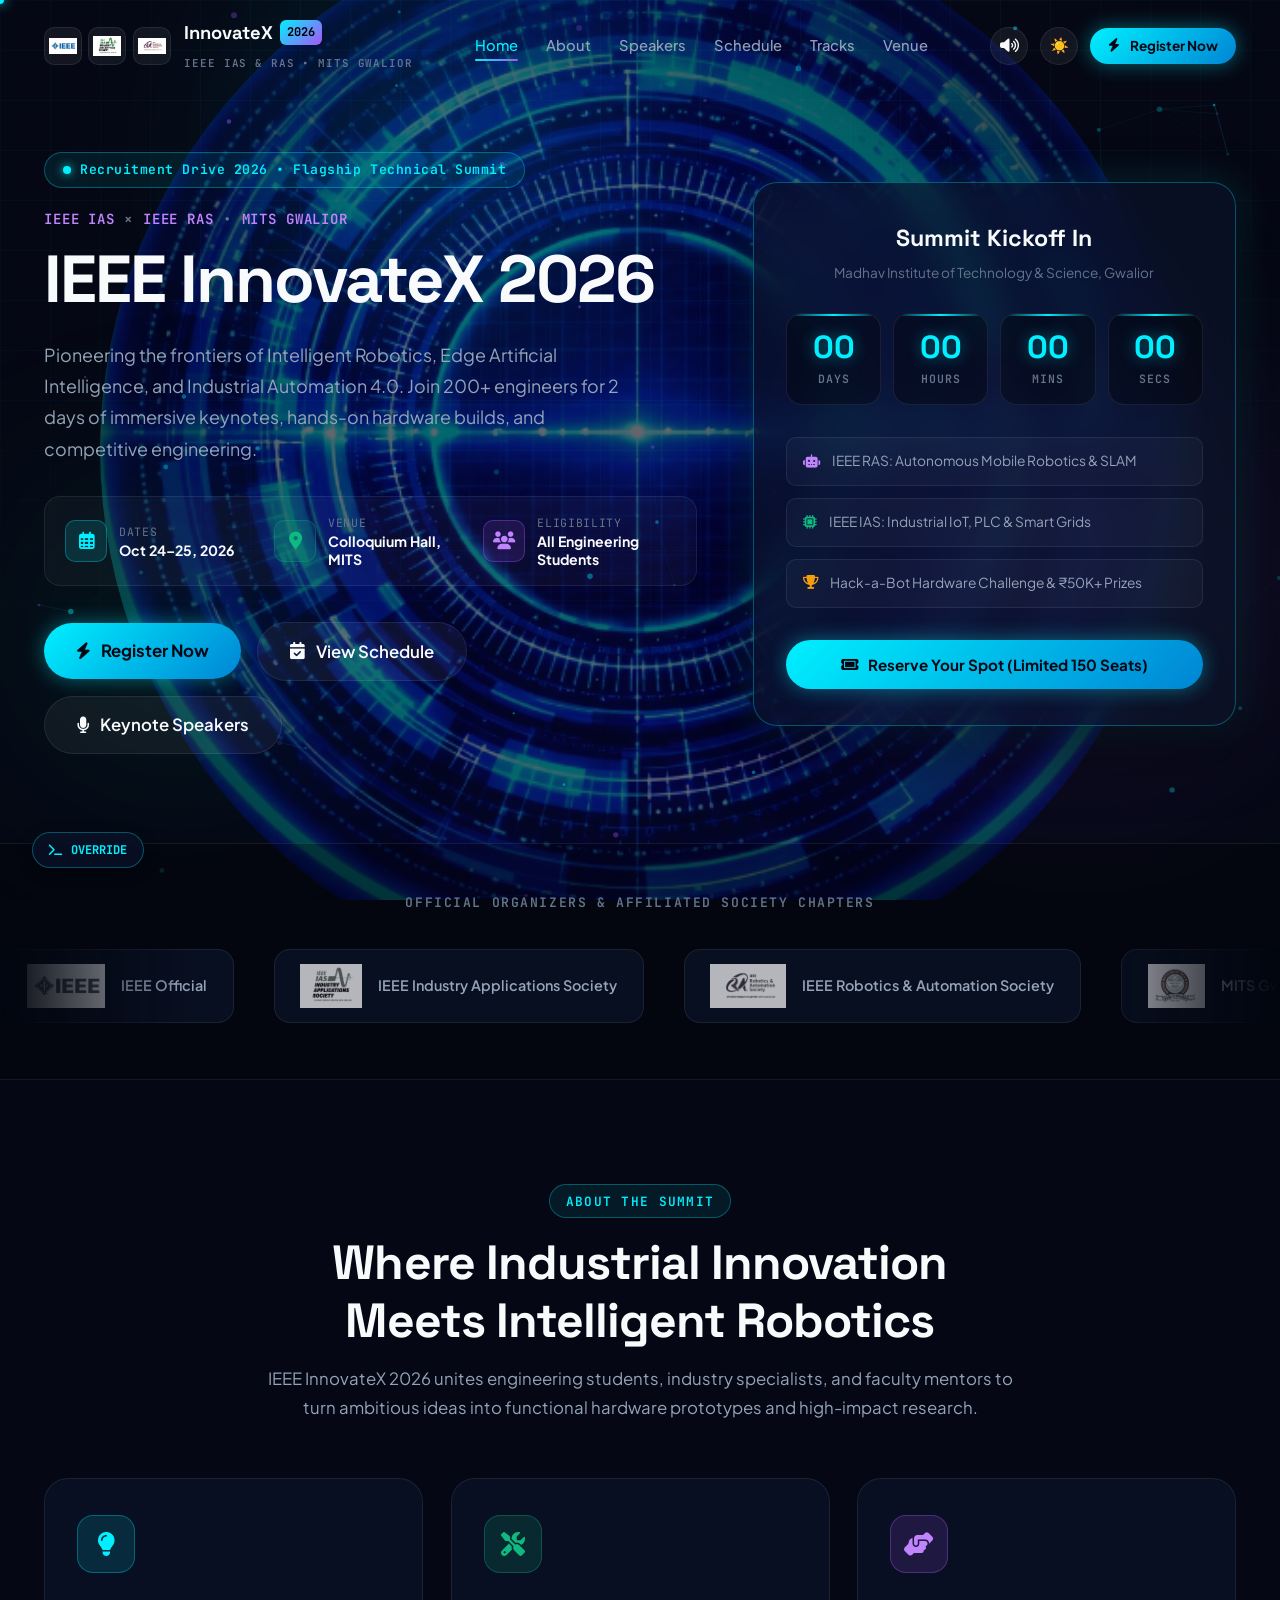
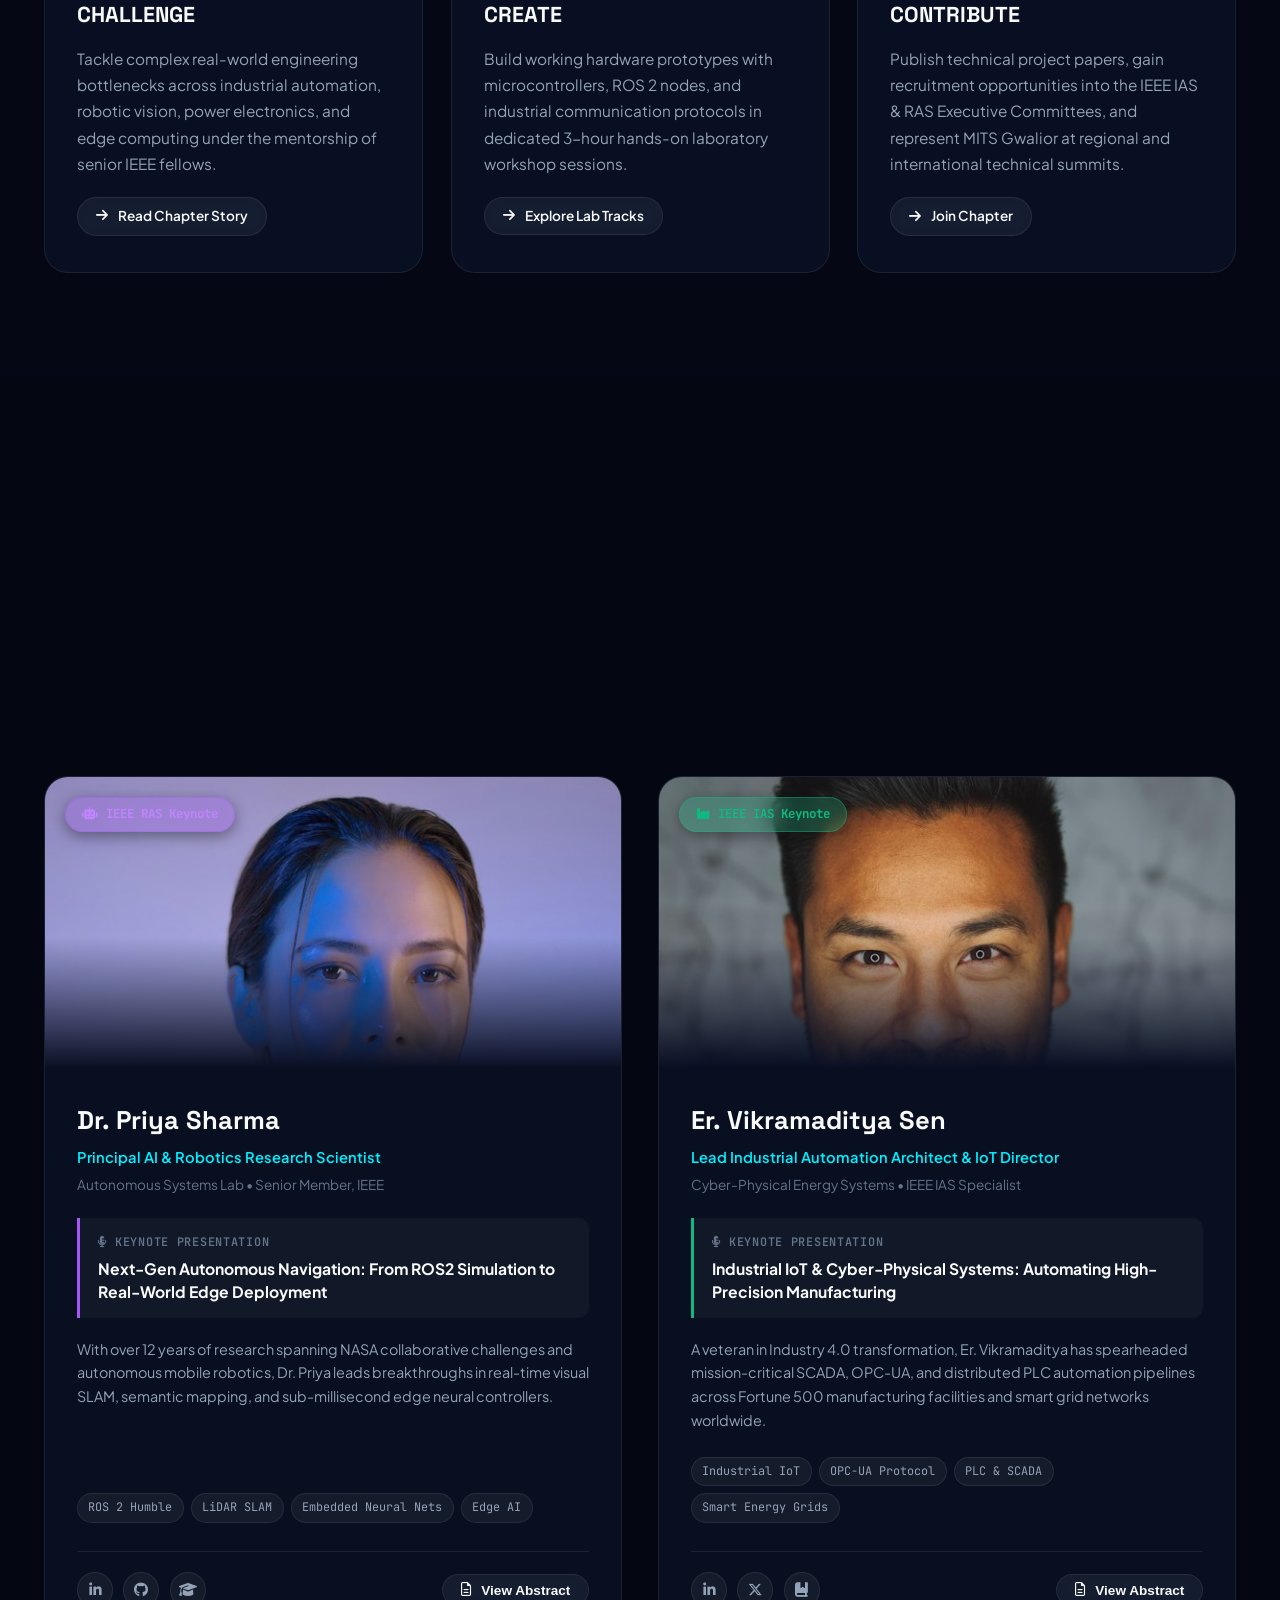
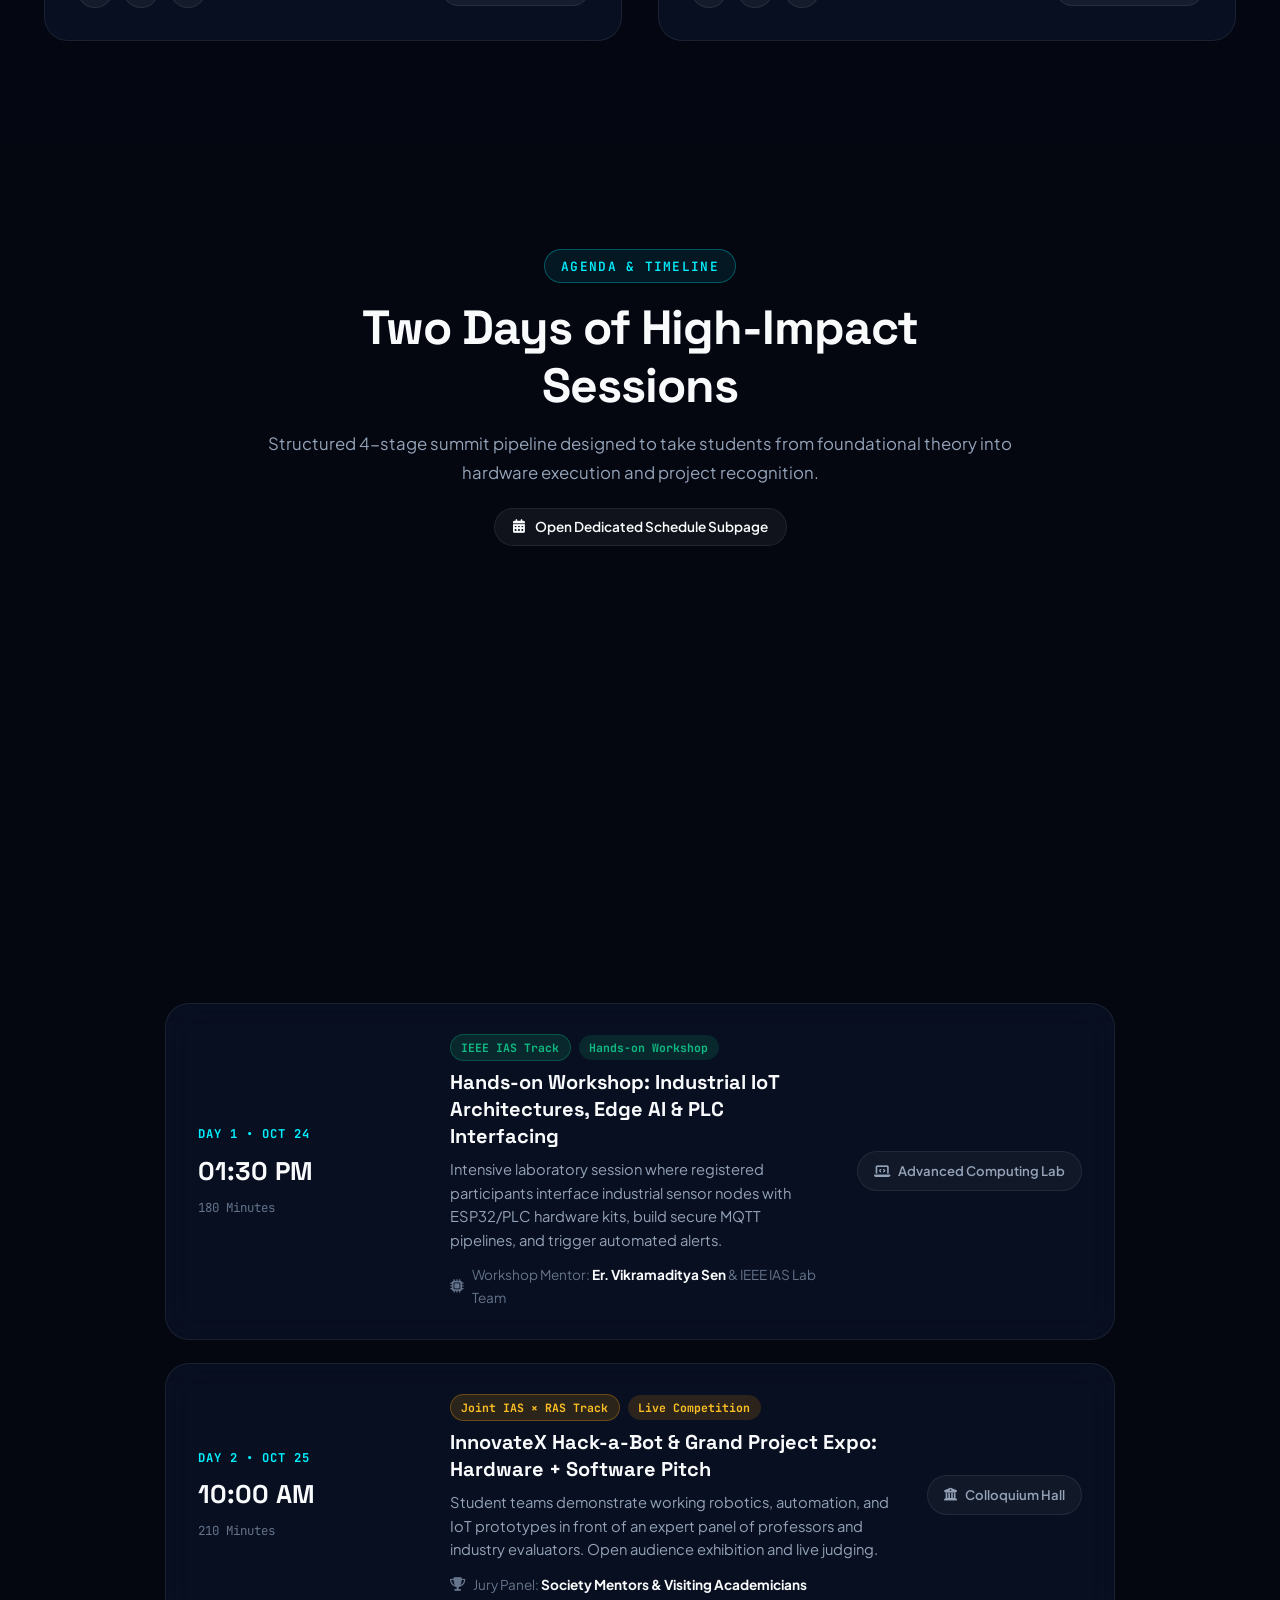
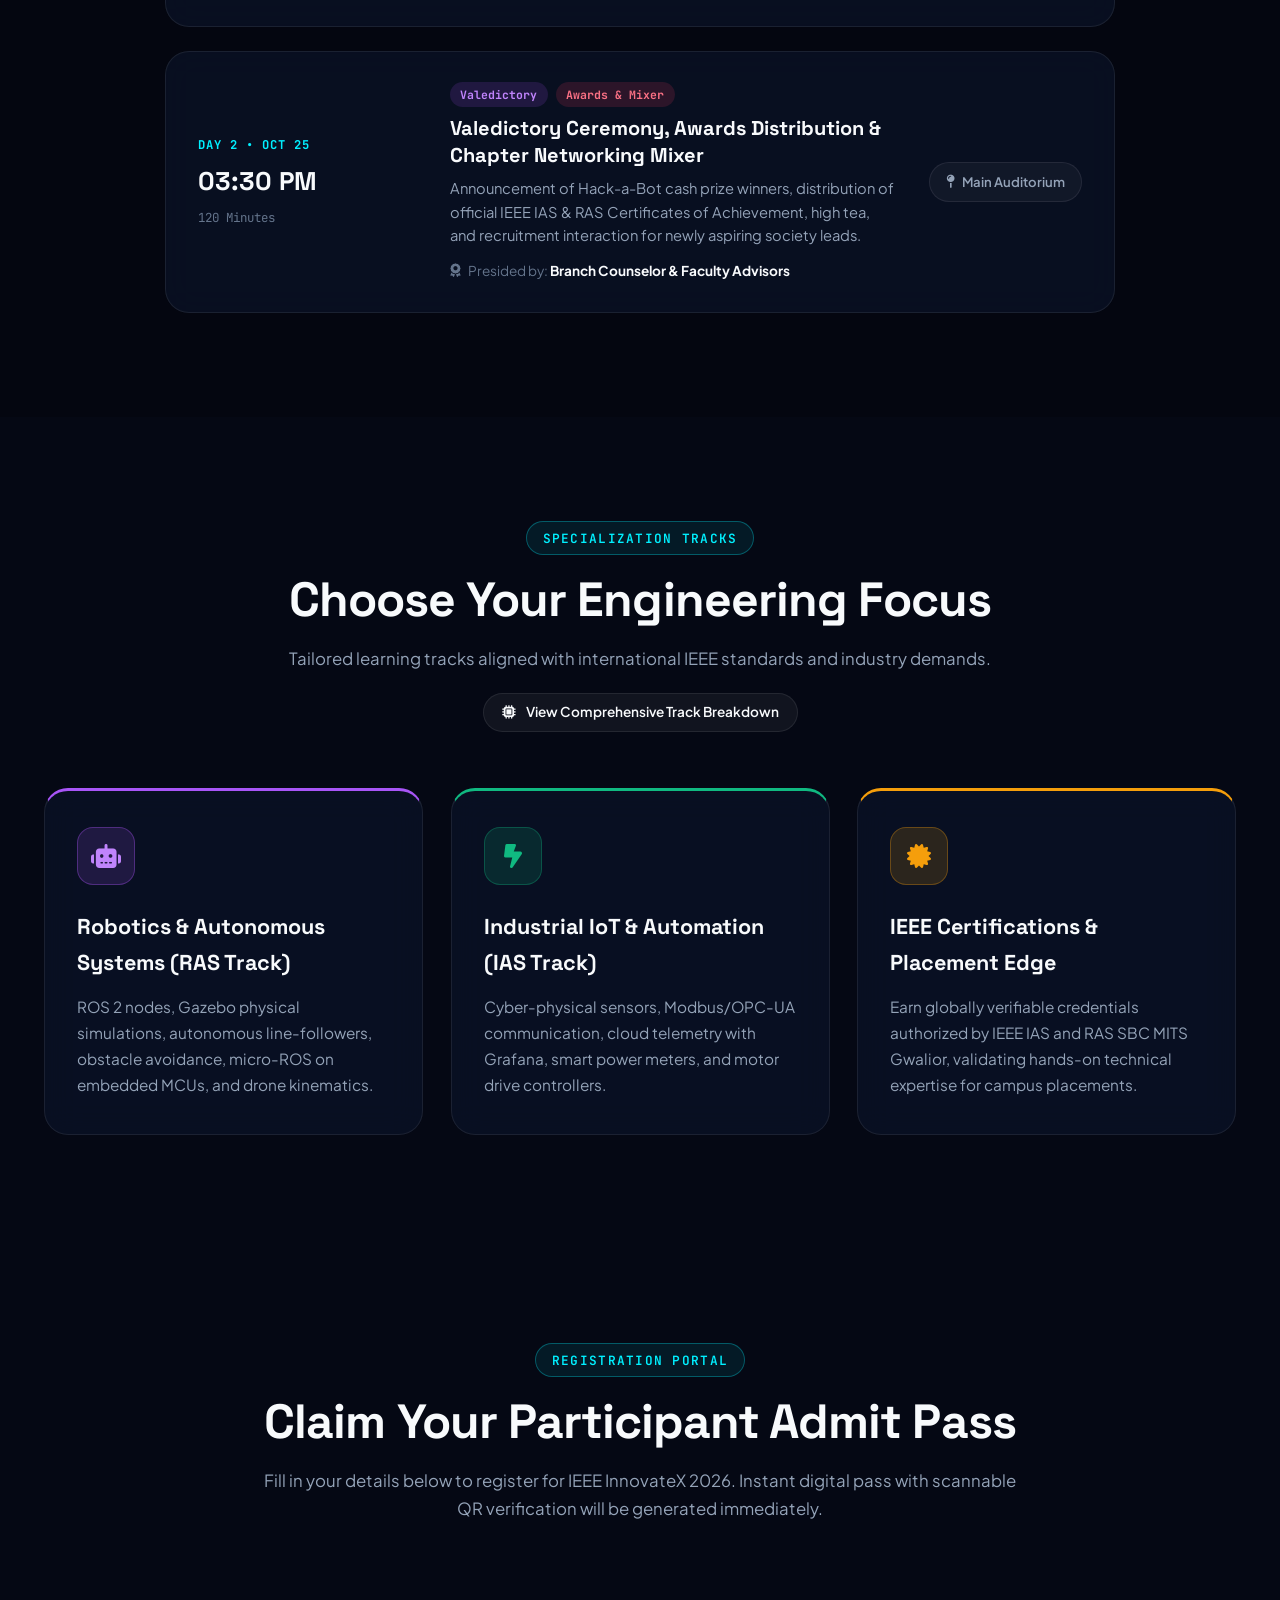
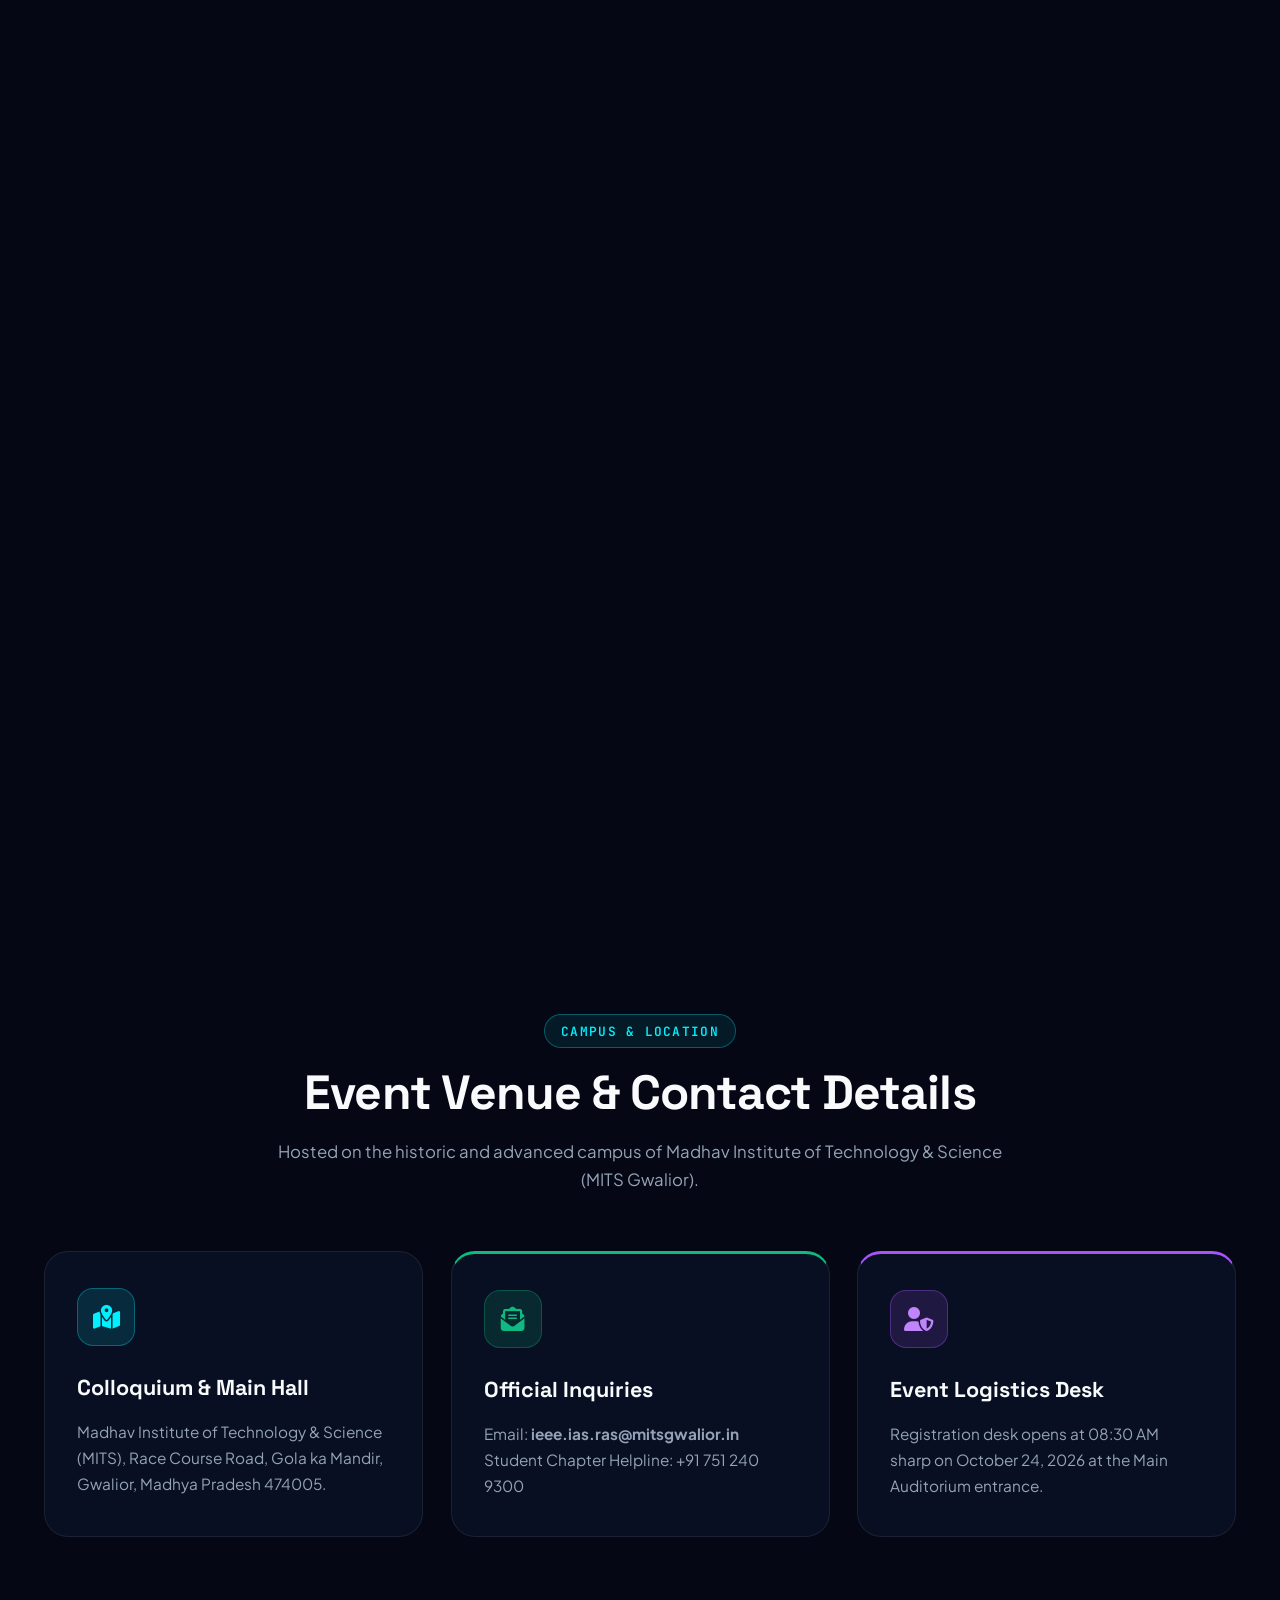
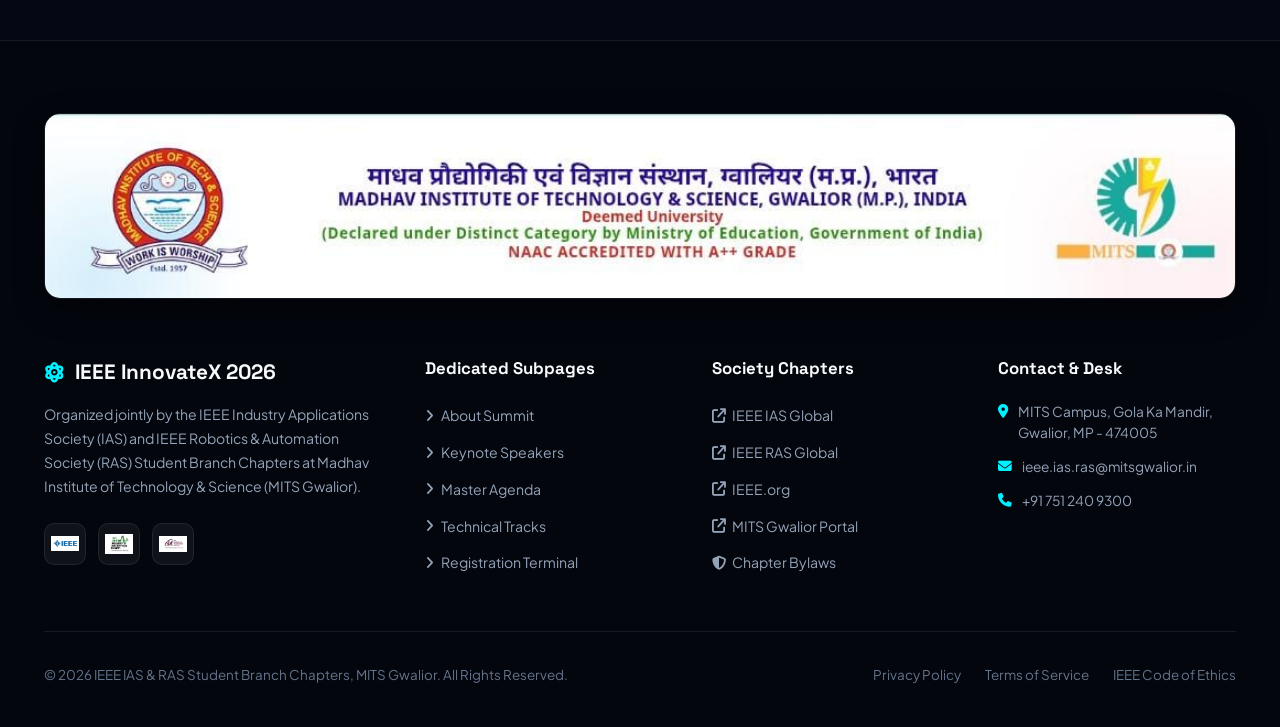
==== commit b73b58a4: "Deploy complete IEEE InnovateX 2026 overhaul with animated cyber portal HUD background, dedicated su" ====
--- a/index.html
+++ b/index.html
@@ -10,37 +10,68 @@
   <!-- Favicon -->
   <link rel="icon" type="image/png" href="ieee-logo.png">
 
+  <!-- Google Web Fonts (Plus Jakarta Sans, Space Grotesk, JetBrains Mono) -->
+  <link rel="preconnect" href="https://fonts.googleapis.com">
+  <link rel="preconnect" href="https://fonts.gstatic.com" crossorigin>
+  <link href="https://fonts.googleapis.com/css2?family=JetBrains+Mono:wght@400;500;600;700&family=Plus+Jakarta+Sans:wght@300;400;500;600;700;800&family=Space+Grotesk:wght@500;600;700&display=swap" rel="stylesheet">
+
   <!-- Font Awesome Icons -->
   <link rel="stylesheet" href="https://cdnjs.cloudflare.com/ajax/libs/font-awesome/6.5.1/css/all.min.css">
   
-  <!-- Custom Stylesheet -->
+  <!-- Custom Modern Stylesheet -->
   <link rel="stylesheet" href="styles.css">
 </head>
 <body>
 
-  <!-- Ambient Background Lighting -->
+  <!-- Cyber Portal Animated HUD Background -->
+  <div class="cyber-portal-backdrop" aria-hidden="true">
+    <div class="portal-reactor-core">
+      <img src="cyber-portal-bg.jpg" alt="" class="portal-hud-img" id="portal-hud-bg">
+    </div>
+  </div>
+  <div class="portal-transition-overlay" id="portal-transition-overlay"></div>
+
+  <!-- Full-Screen Matrix Digital Rain Easter Egg Canvas -->
+  <canvas id="matrix-canvas"></canvas>
+
+  <!-- Interactive Background Canvas (Tech Particle Network) -->
+  <canvas id="hero-particle-canvas"></canvas>
+
+  <!-- Cyber Grid Background Overlay -->
+  <div class="cyber-grid-overlay" aria-hidden="true"></div>
+
+  <!-- Ambient Dynamic Lighting Blobs (Reacts to Mouse Movement) -->
   <div class="bg-ambient-lights" aria-hidden="true">
     <div class="ambient-blob blob-1"></div>
     <div class="ambient-blob blob-2"></div>
     <div class="ambient-blob blob-3"></div>
   </div>
 
+  <!-- Matrix Easter Egg Active Notification HUD -->
+  <div id="matrix-notification" class="matrix-notification">
+    <i class="fa-solid fa-terminal"></i>
+    <span>[SYSTEM OVERRIDE: MATRIX CODESTREAM ACTIVE • PRESS ~ OR OVERRIDE TO EXIT]</span>
+    <button id="matrix-close-notice" class="matrix-close-btn">&times;</button>
+  </div>
+
   <!-- ========================================================================
-       Navigation Header
+       Sticky Glass Navigation Bar with Mechanical Controls
        ======================================================================== -->
   <header class="site-header">
     <div class="container nav-container">
       
       <!-- Society Logos Brand Group -->
-      <a href="#hero" class="brand-logos-group" title="IEEE InnovateX 2026">
-        <div class="logo-badge" title="IEEE Official">
-          <img src="ieee-logo.png" alt="IEEE Logo">
-        </div>
-        <div class="logo-badge" title="IEEE Industry Applications Society">
-          <img src="ias-logo.png" alt="IEEE IAS Logo">
-        </div>
-        <div class="logo-badge" title="IEEE Robotics & Automation Society">
-          <img src="ras-logo.png" alt="IEEE RAS Logo">
+      <a href="#hero" class="brand-logos-group" title="IEEE InnovateX 2026" data-cursor-text="HOME">
+        <div class="brand-logos-row">
+          <div class="logo-badge" title="IEEE Official">
+            <img src="ieee-logo.png" alt="IEEE Logo">
+          </div>
+          <div class="logo-badge" title="IEEE Industry Applications Society">
+            <img src="ias-logo.png" alt="IEEE IAS Logo">
+          </div>
+          <div class="logo-badge" title="IEEE Robotics & Automation Society">
+            <img src="ras-logo.png" alt="IEEE RAS Logo">
+          </div>
         </div>
         <div class="brand-text">
           <span class="brand-title">InnovateX <span class="badge-year">2026</span></span>
@@ -48,25 +79,31 @@
         </div>
       </a>
 
-      <!-- Navigation Links -->
+      <!-- Navigation Links (Connects to Dedicated Subpages & Smooth Anchors) -->
       <nav aria-label="Main Navigation">
         <ul class="nav-links">
-          <li><a href="#hero" class="nav-link active">Home</a></li>
-          <li><a href="#about" class="nav-link">About</a></li>
-          <li><a href="#speakers" class="nav-link">Speakers</a></li>
-          <li><a href="#schedule" class="nav-link">Schedule</a></li>
-          <li><a href="#tracks" class="nav-link">Tracks</a></li>
-          <li><a href="#venue" class="nav-link">Venue</a></li>
+          <li><a href="#hero" class="nav-link active" data-cursor-text="NAV">Home</a></li>
+          <li><a href="about.html" class="nav-link" data-cursor-text="ABOUT">About</a></li>
+          <li><a href="speakers.html" class="nav-link" data-cursor-text="SPEAKERS">Speakers</a></li>
+          <li><a href="schedule.html" class="nav-link" data-cursor-text="SCHEDULE">Schedule</a></li>
+          <li><a href="tracks.html" class="nav-link" data-cursor-text="TRACKS">Tracks</a></li>
+          <li><a href="#venue" class="nav-link" data-cursor-text="VENUE">Venue</a></li>
         </ul>
       </nav>
 
-      <!-- Nav Actions (Theme Toggle & CTA) -->
+      <!-- Nav Actions (Sound Toggle, Mechanical Theme Toggle & Pulsing CTA) -->
       <div class="nav-actions">
-        <button id="theme-toggle-btn" class="theme-toggle-btn" title="Toggle Theme" aria-label="Toggle theme">
+        <!-- Interactive Web Audio Synthesizer Toggle -->
+        <button id="sound-toggle-btn" class="sound-toggle-btn" title="Toggle Sound Effects" aria-label="Toggle Sound" data-cursor-text="AUDIO">
+          <i class="fa-solid fa-volume-high"></i>
+        </button>
+        <!-- Mechanical Theme Toggle -->
+        <button id="theme-toggle-btn" class="theme-toggle-btn" title="Toggle Theme" aria-label="Toggle theme" data-cursor-text="THEME">
           <span id="theme-icon">☀️</span>
         </button>
-        <a href="#register" class="btn btn-primary btn-nav-register">
-          <i class="fa-solid fa-ticket"></i> Register Now
+        <!-- Subpage Register Button -->
+        <a href="register.html" class="btn btn-primary btn-sm btn-nav-register btn-pulse" data-cursor-text="REGISTER">
+          <i class="fa-solid fa-bolt"></i> Register Now
         </a>
         <button class="mobile-menu-btn" aria-label="Toggle Navigation Menu">
           &#9776;
@@ -77,15 +114,15 @@
   </header>
 
   <!-- ========================================================================
-       Hero Section
+       Mouse-Driven Interactive Hero Section
        ======================================================================== -->
   <section id="hero" class="hero-section">
     <div class="container hero-grid">
       
-      <!-- Left Column: Copy & CTAs -->
-      <div class="hero-content">
+      <!-- Left Column: Copy, Glitch Title & Parallax CTAs -->
+      <div class="hero-content reveal">
         
-        <div class="pill-badge">
+        <div class="pill-badge" data-cursor-text="FLAGSHIP">
           <span class="pulse-dot"></span>
           Recruitment Drive 2026 • Flagship Technical Summit
         </div>
@@ -95,15 +132,18 @@
           <span class="slash">×</span>
           <span>IEEE RAS</span>
           <span class="slash">•</span>
-          <span>MITS Gwalior</span>
-        </div>
-
-        <h1 class="hero-title">
-          IEEE <span class="gradient-text">InnovateX</span> 2026
+          <span>MITS GWALIOR</span>
+        </div>
+
+        <!-- Cyber Glitch & Typing Scramble Title -->
+        <h1 class="hero-title" data-cursor-text="GLITCH">
+          <span class="scramble-title" data-text="IEEE InnovateX 2026">
+            IEEE <span class="gradient-glow-text">InnovateX</span> 2026
+          </span>
         </h1>
 
         <p class="hero-subtitle">
-          Pioneering the frontiers of Intelligent Robotics, Edge Artificial Intelligence, and Industrial Automation 4.0. Join fellow innovators for 2 days of immersive keynotes, hands-on hardware builds, and competitive engineering.
+          Pioneering the frontiers of Intelligent Robotics, Edge Artificial Intelligence, and Industrial Automation 4.0. Join 200+ engineers for 2 days of immersive keynotes, hands-on hardware builds, and competitive engineering.
         </p>
 
         <!-- Quick Meta Info Strip -->
@@ -114,7 +154,7 @@
             </div>
             <div class="meta-text">
               <span class="meta-label">Dates</span>
-              <span class="meta-val">October 24–25, 2026</span>
+              <span class="meta-val">Oct 24–25, 2026</span>
             </div>
           </div>
 
@@ -124,7 +164,7 @@
             </div>
             <div class="meta-text">
               <span class="meta-label">Venue</span>
-              <span class="meta-val">Colloquium Hall, MITS Gwalior</span>
+              <span class="meta-val">Colloquium Hall, MITS</span>
             </div>
           </div>
 
@@ -139,23 +179,23 @@
           </div>
         </div>
 
-        <!-- Hero CTAs -->
+        <!-- Hero CTAs with Pulsing Primary Button Linking to Subpages -->
         <div class="hero-cta-group">
-          <a href="#register" class="btn btn-primary btn-lg">
+          <a href="register.html" class="btn btn-primary btn-lg btn-pulse" data-cursor-text="REGISTER">
             <i class="fa-solid fa-bolt"></i> Register Now
           </a>
-          <a href="#schedule" class="btn btn-secondary btn-lg">
+          <a href="schedule.html" class="btn btn-secondary btn-lg" data-cursor-text="SCHEDULE">
             <i class="fa-solid fa-calendar-check"></i> View Schedule
           </a>
-          <a href="#speakers" class="btn btn-secondary btn-lg">
+          <a href="speakers.html" class="btn btn-secondary btn-lg" data-cursor-text="SPEAKERS">
             <i class="fa-solid fa-microphone"></i> Keynote Speakers
           </a>
         </div>
 
       </div>
 
-      <!-- Right Column: Interactive Card Panel with Live Countdown -->
-      <div class="hero-card-panel">
+      <!-- Right Column: Glassmorphic HUD Card with Live Countdown & Parallax -->
+      <div class="hero-card-panel reveal delay-1" data-cursor-text="HUD">
         <div class="hero-panel-header">
           <h2 class="hero-panel-title">Summit Kickoff In</h2>
           <p class="hero-panel-sub">Madhav Institute of Technology & Science, Gwalior</p>
@@ -181,23 +221,23 @@
           </div>
         </div>
 
-        <!-- Event Key Pillars -->
+        <!-- Event Key Pillars linking to Tracks Subpage -->
         <div class="track-pills-list">
-          <div class="track-pill-item ras">
-            <i class="fa-solid fa-robot" style="color: var(--ras-purple);"></i>
+          <a href="tracks.html" class="track-pill-item" style="text-decoration: none;" data-cursor-text="ROBOTICS">
+            <i class="fa-solid fa-robot" style="color: var(--purple-vibrant);"></i>
             <span>IEEE RAS: Autonomous Mobile Robotics & SLAM</span>
-          </div>
-          <div class="track-pill-item ias">
-            <i class="fa-solid fa-microchip" style="color: var(--ias-green-light);"></i>
+          </a>
+          <a href="tracks.html" class="track-pill-item" style="text-decoration: none;" data-cursor-text="IOT">
+            <i class="fa-solid fa-microchip" style="color: var(--green-ias);"></i>
             <span>IEEE IAS: Industrial IoT, PLC & Smart Grids</span>
-          </div>
-          <div class="track-pill-item">
-            <i class="fa-solid fa-trophy" style="color: var(--accent-amber);"></i>
+          </a>
+          <a href="tracks.html" class="track-pill-item" style="text-decoration: none;" data-cursor-text="HACKATHON">
+            <i class="fa-solid fa-trophy" style="color: var(--amber-accent);"></i>
             <span>Hack-a-Bot Hardware Challenge & ₹50K+ Prizes</span>
-          </div>
-        </div>
-
-        <a href="#register" class="btn btn-primary hero-quick-action">
+          </a>
+        </div>
+
+        <a href="register.html" class="btn btn-primary hero-quick-action btn-pulse" data-cursor-text="CLAIM">
           <i class="fa-solid fa-ticket"></i> Reserve Your Spot (Limited 150 Seats)
         </a>
       </div>
@@ -206,54 +246,79 @@
   </section>
 
   <!-- ========================================================================
-       Logo Showcase Strip (Task 1 requirement: IEEE, IAS, RAS Logos)
+       Infinite Logo Marquee Section (Continuous Grayscale-to-Color Loop)
        ======================================================================== -->
-  <section class="logo-showcase-section">
+  <section class="logo-marquee-section">
     <div class="container">
-      <p class="logo-showcase-title">Official Organizers & Affiliated Society Chapters</p>
-      <div class="logos-grid">
-        
-        <div class="partner-logo-card">
+      <p class="marquee-heading">Official Organizers & Affiliated Society Chapters</p>
+    </div>
+    
+    <div class="marquee-container" aria-label="Official Partner Logos">
+      <div class="marquee-track">
+        <div class="marquee-card" data-cursor-text="IEEE">
           <img src="ieee-logo.png" alt="IEEE Official Logo">
-          <span class="card-caption">Institute of Electrical and Electronics Engineers</span>
-        </div>
-
-        <div class="partner-logo-card">
+          <span>IEEE Official</span>
+        </div>
+        <div class="marquee-card" data-cursor-text="IAS">
           <img src="ias-logo.png" alt="IEEE IAS Chapter Logo">
-          <span class="card-caption">Industry Applications Society • SBC MITS</span>
-        </div>
-
-        <div class="partner-logo-card">
+          <span>IEEE Industry Applications Society</span>
+        </div>
+        <div class="marquee-card" data-cursor-text="RAS">
           <img src="ras-logo.png" alt="IEEE RAS Chapter Logo">
-          <span class="card-caption">Robotics & Automation Society • SBC MITS</span>
-        </div>
-
-        <div class="partner-logo-card">
+          <span>IEEE Robotics & Automation Society</span>
+        </div>
+        <div class="marquee-card" data-cursor-text="MITS">
           <img src="mits-crest.png" alt="MITS Gwalior Crest">
-          <span class="card-caption">MITS Gwalior (Estd. 1957)</span>
-        </div>
-
+          <span>MITS Gwalior (Estd. 1957)</span>
+        </div>
+        <div class="marquee-card" data-cursor-text="CHAPTER">
+          <img src="ieee-logo.png" alt="IEEE Student Branch">
+          <span>IEEE Student Branch MITS</span>
+        </div>
+      </div>
+
+      <div class="marquee-track" aria-hidden="true">
+        <div class="marquee-card" data-cursor-text="IEEE">
+          <img src="ieee-logo.png" alt="IEEE Official Logo">
+          <span>IEEE Official</span>
+        </div>
+        <div class="marquee-card" data-cursor-text="IAS">
+          <img src="ias-logo.png" alt="IEEE IAS Chapter Logo">
+          <span>IEEE Industry Applications Society</span>
+        </div>
+        <div class="marquee-card" data-cursor-text="RAS">
+          <img src="ras-logo.png" alt="IEEE RAS Chapter Logo">
+          <span>IEEE Robotics & Automation Society</span>
+        </div>
+        <div class="marquee-card" data-cursor-text="MITS">
+          <img src="mits-crest.png" alt="MITS Gwalior Crest">
+          <span>MITS Gwalior (Estd. 1957)</span>
+        </div>
+        <div class="marquee-card" data-cursor-text="CHAPTER">
+          <img src="ieee-logo.png" alt="IEEE Student Branch">
+          <span>IEEE Student Branch MITS</span>
+        </div>
       </div>
     </div>
   </section>
 
   <!-- ========================================================================
-       About Section
+       About Section (High-Tech Bento Grid linking to about.html)
        ======================================================================== -->
   <section id="about" class="section">
     <div class="container">
       
-      <div class="section-header">
+      <div class="section-header reveal">
         <span class="section-tag">About The Summit</span>
         <h2 class="section-title">Where Industrial Innovation Meets Intelligent Robotics</h2>
         <p class="section-desc">
-          IEEE InnovateX 2026 unites engineering students, industry specialists, and faculty mentors to turn ambitious ideas into functional prototypes and high-impact research.
+          IEEE InnovateX 2026 unites engineering students, industry specialists, and faculty mentors to turn ambitious ideas into functional hardware prototypes and high-impact research.
         </p>
       </div>
 
       <div class="features-grid">
         
-        <div class="feature-card">
+        <div class="feature-card tilt-card reveal delay-1" data-cursor-text="CHALLENGE">
           <div class="feature-icon-box">
             <i class="fa-solid fa-lightbulb"></i>
           </div>
@@ -261,26 +326,35 @@
           <p class="feature-text">
             Tackle complex real-world engineering bottlenecks across industrial automation, robotic vision, power electronics, and edge computing under the mentorship of senior IEEE fellows.
           </p>
-        </div>
-
-        <div class="feature-card">
-          <div class="feature-icon-box" style="background: rgba(16, 185, 129, 0.15); color: var(--ias-green-light);">
+          <div style="margin-top: 1.25rem;">
+            <a href="about.html" class="btn btn-secondary btn-sm" data-cursor-text="READ"><i class="fa-solid fa-arrow-right"></i> Read Chapter Story</a>
+          </div>
+        </div>
+
+        <div class="feature-card tilt-card reveal delay-2" data-cursor-text="CREATE">
+          <div class="feature-icon-box" style="background: rgba(16, 185, 129, 0.15); color: var(--green-ias); border-color: rgba(16, 185, 129, 0.3);">
             <i class="fa-solid fa-screwdriver-wrench"></i>
           </div>
           <h3 class="feature-title">CREATE</h3>
           <p class="feature-text">
-            Build actual working prototypes with hardware kits, microcontrollers, ROS2 nodes, and industrial communication protocols in dedicated hands-on workshop sessions.
+            Build working hardware prototypes with microcontrollers, ROS 2 nodes, and industrial communication protocols in dedicated 3-hour hands-on laboratory workshop sessions.
           </p>
-        </div>
-
-        <div class="feature-card">
-          <div class="feature-icon-box" style="background: rgba(139, 92, 246, 0.15); color: var(--ras-purple);">
+          <div style="margin-top: 1.25rem;">
+            <a href="tracks.html" class="btn btn-secondary btn-sm" data-cursor-text="LABS"><i class="fa-solid fa-arrow-right"></i> Explore Lab Tracks</a>
+          </div>
+        </div>
+
+        <div class="feature-card tilt-card reveal delay-3" data-cursor-text="CONTRIBUTE">
+          <div class="feature-icon-box" style="background: rgba(168, 85, 247, 0.15); color: var(--purple-vibrant); border-color: var(--border-purple);">
             <i class="fa-solid fa-handshake-angle"></i>
           </div>
           <h3 class="feature-title">CONTRIBUTE</h3>
           <p class="feature-text">
-            Publish technical project papers, gain recruitment opportunities into the IEEE IAS & RAS Executive Committees, and represent MITS Gwalior at regional and international summits.
+            Publish technical project papers, gain recruitment opportunities into the IEEE IAS & RAS Executive Committees, and represent MITS Gwalior at regional and international technical summits.
           </p>
+          <div style="margin-top: 1.25rem;">
+            <a href="register.html" class="btn btn-secondary btn-sm" data-cursor-text="JOIN"><i class="fa-solid fa-arrow-right"></i> Join Chapter</a>
+          </div>
         </div>
 
       </div>
@@ -289,23 +363,28 @@
   </section>
 
   <!-- ========================================================================
-       Keynote Speakers Section (Task 1 requirement: 2 Keynote Speaker Cards)
+       3D Tilt Speaker Cards with Holographic Glossy Sheen
        ======================================================================== -->
-  <section id="speakers" class="section" style="background: var(--bg-secondary);">
+  <section id="speakers" class="section" style="background: rgba(0, 0, 0, 0.15);">
     <div class="container">
       
-      <div class="section-header">
+      <div class="section-header reveal">
         <span class="section-tag">Industry & Research Leaders</span>
         <h2 class="section-title">Distinguished Keynote Speakers</h2>
         <p class="section-desc">
           Learn directly from global visionaries leading cutting-edge research in autonomous robotics and next-generation industrial telemetry.
         </p>
+        <div style="margin-top: 1.25rem;">
+          <a href="speakers.html" class="btn btn-secondary btn-sm" data-cursor-text="ALL SPEAKERS">
+            <i class="fa-solid fa-users-viewfinder"></i> Open Dedicated Speakers Portal
+          </a>
+        </div>
       </div>
 
       <div class="speakers-grid">
         
-        <!-- Keynote Speaker 1 (IEEE RAS Track) -->
-        <article class="speaker-card ras-card">
+        <!-- Keynote Speaker 1 (IEEE RAS Track) with 3D Tilt -->
+        <article class="speaker-card ras-card tilt-card reveal delay-1" data-cursor-text="PRIYA">
           <div class="speaker-card-header">
             <img src="speaker-1.jpg" alt="Dr. Priya Sharma portrait" loading="lazy">
             <span class="speaker-society-badge badge-ras">
@@ -342,15 +421,15 @@
                 <a href="#speakers" class="social-icon-btn" title="GitHub Profile"><i class="fa-brands fa-github"></i></a>
                 <a href="#speakers" class="social-icon-btn" title="Google Scholar"><i class="fa-solid fa-graduation-cap"></i></a>
               </div>
-              <button class="btn btn-secondary btn-view-abstract" data-speaker="priya">
+              <button class="btn btn-secondary btn-sm btn-view-abstract" data-speaker="priya" data-cursor-text="ABSTRACT">
                 <i class="fa-regular fa-file-lines"></i> View Abstract
               </button>
             </div>
           </div>
         </article>
 
-        <!-- Keynote Speaker 2 (IEEE IAS Track) -->
-        <article class="speaker-card ias-card">
+        <!-- Keynote Speaker 2 (IEEE IAS Track) with 3D Tilt -->
+        <article class="speaker-card ias-card tilt-card reveal delay-2" data-cursor-text="VIKRAM">
           <div class="speaker-card-header">
             <img src="speaker-2.jpg" alt="Er. Vikramaditya Sen portrait" loading="lazy">
             <span class="speaker-society-badge badge-ias">
@@ -361,7 +440,7 @@
           <div class="speaker-card-body">
             <h3 class="speaker-name">Er. Vikramaditya Sen</h3>
             <p class="speaker-role">Lead Industrial Automation Architect & IoT Director</p>
-            <p class="speaker-org">Cyber-Physical Energy Systems • IEEE IAS Distinguished Specialist</p>
+            <p class="speaker-org">Cyber-Physical Energy Systems • IEEE IAS Specialist</p>
 
             <div class="speaker-talk-box">
               <div class="talk-label">
@@ -387,7 +466,7 @@
                 <a href="#speakers" class="social-icon-btn" title="Twitter / X Profile"><i class="fa-brands fa-x-twitter"></i></a>
                 <a href="#speakers" class="social-icon-btn" title="IEEE Xplore"><i class="fa-solid fa-book-bookmark"></i></a>
               </div>
-              <button class="btn btn-secondary btn-view-abstract" data-speaker="vikram">
+              <button class="btn btn-secondary btn-sm btn-view-abstract" data-speaker="vikram" data-cursor-text="ABSTRACT">
                 <i class="fa-regular fa-file-lines"></i> View Abstract
               </button>
             </div>
@@ -400,32 +479,37 @@
   </section>
 
   <!-- ========================================================================
-       Schedule Section (Task 1 requirement: 3-4 Item Event Schedule)
+       Schedule Section (Interactive Filter Tabs)
        ======================================================================== -->
   <section id="schedule" class="section schedule-section">
     <div class="container">
       
-      <div class="section-header">
+      <div class="section-header reveal">
         <span class="section-tag">Agenda & Timeline</span>
         <h2 class="section-title">Two Days of High-Impact Sessions</h2>
         <p class="section-desc">
           Structured 4-stage summit pipeline designed to take students from foundational theory into hardware execution and project recognition.
         </p>
+        <div style="margin-top: 1.25rem;">
+          <a href="schedule.html" class="btn btn-secondary btn-sm" data-cursor-text="FULL SCHEDULE">
+            <i class="fa-solid fa-calendar-days"></i> Open Dedicated Schedule Subpage
+          </a>
+        </div>
       </div>
 
       <!-- Schedule Filter Tabs -->
-      <div class="schedule-filter-tabs">
-        <button class="filter-tab active" data-filter="all">All Sessions (4)</button>
-        <button class="filter-tab" data-filter="ras">IEEE RAS Track</button>
-        <button class="filter-tab" data-filter="ias">IEEE IAS Track</button>
-        <button class="filter-tab" data-filter="hack">Hackathon & Awards</button>
-      </div>
-
-      <!-- 4-Item Event Schedule -->
+      <div class="schedule-filter-tabs reveal">
+        <button class="filter-tab active" data-filter="all" data-cursor-text="FILTER">All Sessions (4)</button>
+        <button class="filter-tab" data-filter="ras" data-cursor-text="FILTER">IEEE RAS Track</button>
+        <button class="filter-tab" data-filter="ias" data-cursor-text="FILTER">IEEE IAS Track</button>
+        <button class="filter-tab" data-filter="hack" data-cursor-text="FILTER">Hackathon & Awards</button>
+      </div>
+
+      <!-- 4-Item Event Schedule with 3D Tilt -->
       <div class="schedule-timeline">
         
         <!-- Schedule Item 1 -->
-        <article class="schedule-card" data-track="ras">
+        <article class="schedule-card tilt-card reveal delay-1" data-track="ras" data-cursor-text="SESSION">
           <div class="schedule-time-col">
             <span class="schedule-day-badge">Day 1 • Oct 24</span>
             <span class="schedule-time">09:30 AM</span>
@@ -435,7 +519,7 @@
           <div class="schedule-info-col">
             <div class="schedule-track-tags">
               <span class="track-tag ras">IEEE RAS Track</span>
-              <span class="track-tag" style="background: rgba(0, 133, 212, 0.18); color: #38bdf8;">Keynote</span>
+              <span class="track-tag" style="background: rgba(0, 240, 255, 0.15); color: var(--cyan-electric);">Keynote</span>
             </div>
             <h3 class="schedule-item-title">Inaugural Ceremony & Keynote: Autonomous Mobile Robotics & Industry 4.0</h3>
             <p class="schedule-desc">
@@ -455,7 +539,7 @@
         </article>
 
         <!-- Schedule Item 2 -->
-        <article class="schedule-card" data-track="ias">
+        <article class="schedule-card tilt-card reveal delay-2" data-track="ias" data-cursor-text="SESSION">
           <div class="schedule-time-col">
             <span class="schedule-day-badge">Day 1 • Oct 24</span>
             <span class="schedule-time">01:30 PM</span>
@@ -465,7 +549,7 @@
           <div class="schedule-info-col">
             <div class="schedule-track-tags">
               <span class="track-tag ias">IEEE IAS Track</span>
-              <span class="track-tag" style="background: rgba(16, 185, 129, 0.18); color: #34d399;">Hands-on Workshop</span>
+              <span class="track-tag" style="background: rgba(16, 185, 129, 0.15); color: var(--green-ias);">Hands-on Workshop</span>
             </div>
             <h3 class="schedule-item-title">Hands-on Workshop: Industrial IoT Architectures, Edge AI & PLC Interfacing</h3>
             <p class="schedule-desc">
@@ -485,7 +569,7 @@
         </article>
 
         <!-- Schedule Item 3 -->
-        <article class="schedule-card" data-track="hack">
+        <article class="schedule-card tilt-card reveal delay-3" data-track="hack" data-cursor-text="SESSION">
           <div class="schedule-time-col">
             <span class="schedule-day-badge">Day 2 • Oct 25</span>
             <span class="schedule-time">10:00 AM</span>
@@ -495,7 +579,7 @@
           <div class="schedule-info-col">
             <div class="schedule-track-tags">
               <span class="track-tag joint">Joint IAS × RAS Track</span>
-              <span class="track-tag" style="background: rgba(245, 158, 11, 0.18); color: #fbbf24;">Live Competition</span>
+              <span class="track-tag" style="background: rgba(245, 158, 11, 0.15); color: #fbbf24;">Live Competition</span>
             </div>
             <h3 class="schedule-item-title">InnovateX Hack-a-Bot & Grand Project Expo: Hardware + Software Pitch</h3>
             <p class="schedule-desc">
@@ -515,7 +599,7 @@
         </article>
 
         <!-- Schedule Item 4 -->
-        <article class="schedule-card" data-track="hack">
+        <article class="schedule-card tilt-card reveal delay-4" data-track="hack" data-cursor-text="SESSION">
           <div class="schedule-time-col">
             <span class="schedule-day-badge">Day 2 • Oct 25</span>
             <span class="schedule-time">03:30 PM</span>
@@ -524,8 +608,8 @@
 
           <div class="schedule-info-col">
             <div class="schedule-track-tags">
-              <span class="track-tag" style="background: rgba(139, 92, 246, 0.18); color: #c084fc;">Valedictory</span>
-              <span class="track-tag" style="background: rgba(244, 63, 94, 0.18); color: #fb7185;">Awards & Mixer</span>
+              <span class="track-tag" style="background: rgba(168, 85, 247, 0.15); color: var(--purple-vibrant);">Valedictory</span>
+              <span class="track-tag" style="background: rgba(244, 63, 94, 0.15); color: #fb7185;">Awards & Mixer</span>
             </div>
             <h3 class="schedule-item-title">Valedictory Ceremony, Awards Distribution & Chapter Networking Mixer</h3>
             <p class="schedule-desc">
@@ -550,23 +634,28 @@
   </section>
 
   <!-- ========================================================================
-       Tracks & Benefits Section
+       Specialization Tracks Section (links to tracks.html)
        ======================================================================== -->
   <section id="tracks" class="section">
     <div class="container">
       
-      <div class="section-header">
+      <div class="section-header reveal">
         <span class="section-tag">Specialization Tracks</span>
         <h2 class="section-title">Choose Your Engineering Focus</h2>
         <p class="section-desc">
           Tailored learning tracks aligned with international IEEE standards and industry demands.
         </p>
+        <div style="margin-top: 1.25rem;">
+          <a href="tracks.html" class="btn btn-secondary btn-sm" data-cursor-text="ALL TRACKS">
+            <i class="fa-solid fa-microchip"></i> View Comprehensive Track Breakdown
+          </a>
+        </div>
       </div>
 
       <div class="features-grid">
         
-        <div class="feature-card" style="border-top: 4px solid var(--ras-purple);">
-          <div class="feature-icon-box" style="background: rgba(139, 92, 246, 0.15); color: var(--ras-purple);">
+        <div class="feature-card tilt-card reveal delay-1" style="border-top: 3px solid var(--purple-electric);" data-cursor-text="ROBOTICS">
+          <div class="feature-icon-box" style="background: rgba(168, 85, 247, 0.15); color: var(--purple-vibrant); border-color: var(--border-purple);">
             <i class="fa-solid fa-robot"></i>
           </div>
           <h3 class="feature-title">Robotics & Autonomous Systems (RAS Track)</h3>
@@ -575,8 +664,8 @@
           </p>
         </div>
 
-        <div class="feature-card" style="border-top: 4px solid var(--ias-green-light);">
-          <div class="feature-icon-box" style="background: rgba(16, 185, 129, 0.15); color: var(--ias-green-light);">
+        <div class="feature-card tilt-card reveal delay-2" style="border-top: 3px solid var(--green-ias);" data-cursor-text="IOT">
+          <div class="feature-icon-box" style="background: rgba(16, 185, 129, 0.15); color: var(--green-ias); border-color: rgba(16, 185, 129, 0.3);">
             <i class="fa-solid fa-bolt-lightning"></i>
           </div>
           <h3 class="feature-title">Industrial IoT & Automation (IAS Track)</h3>
@@ -585,13 +674,13 @@
           </p>
         </div>
 
-        <div class="feature-card" style="border-top: 4px solid var(--accent-amber);">
-          <div class="feature-icon-box" style="background: rgba(245, 158, 11, 0.15); color: var(--accent-amber);">
+        <div class="feature-card tilt-card reveal delay-3" style="border-top: 3px solid var(--amber-accent);" data-cursor-text="CREDENTIALS">
+          <div class="feature-icon-box" style="background: rgba(245, 158, 11, 0.15); color: var(--amber-accent); border-color: rgba(245, 158, 11, 0.3);">
             <i class="fa-solid fa-certificate"></i>
           </div>
           <h3 class="feature-title">IEEE Certifications & Placement Edge</h3>
           <p class="feature-text">
-            Earn globally verifiable credentials authorized by IEEE IAS and RAS SBC MITS Gwalior, validating hands-on expertise for campus placements.
+            Earn globally verifiable credentials authorized by IEEE IAS and RAS SBC MITS Gwalior, validating hands-on technical expertise for campus placements.
           </p>
         </div>
 
@@ -601,12 +690,12 @@
   </section>
 
   <!-- ========================================================================
-       Registration Section & Form (Task 1 requirement: Hero & CTA Register Now)
+       Registration Section & Scrollytelling Laser-Scan QR Pass
        ======================================================================== -->
   <section id="register" class="section registration-section">
     <div class="container">
       
-      <div class="section-header">
+      <div class="section-header reveal">
         <span class="section-tag">Registration Portal</span>
         <h2 class="section-title">Claim Your Participant Admit Pass</h2>
         <p class="section-desc">
@@ -614,20 +703,24 @@
         </p>
       </div>
 
-      <div class="reg-card-wrapper">
+      <div class="reg-card-wrapper reveal delay-1">
         <div style="display: flex; justify-content: space-between; align-items: center; margin-bottom: 1.5rem; flex-wrap: wrap; gap: 0.5rem;">
-          <span style="font-size: 0.88rem; font-weight: 700; color: var(--accent-cyan);">
+          <span style="font-size: 0.88rem; font-weight: 700; color: var(--cyan-electric);">
             <i class="fa-solid fa-circle-info"></i> Instant Client-Side Verification Enabled
           </span>
-          <button type="button" id="btn-autofill-demo" class="btn btn-secondary" style="padding: 0.4rem 1rem; font-size: 0.8rem;">
-            <i class="fa-solid fa-wand-magic-sparkles"></i> Autofill Demo Data
-          </button>
+          <div style="display: flex; gap: 0.5rem;">
+            <a href="register.html" class="btn btn-secondary btn-sm" data-cursor-text="OPEN TERMINAL">
+              <i class="fa-solid fa-expand"></i> Dedicated Terminal View
+            </a>
+            <button type="button" id="btn-autofill-demo" class="btn btn-secondary btn-sm" data-cursor-text="AUTOFILL">
+              <i class="fa-solid fa-wand-magic-sparkles"></i> Autofill Demo Data
+            </button>
+          </div>
         </div>
 
         <form id="innovatex-reg-form" novalidate>
           <div class="reg-form-grid">
             
-            <!-- Full Name -->
             <div class="form-group">
               <label for="reg-name" class="form-label">
                 Full Name <span class="req">*</span>
@@ -636,7 +729,6 @@
               <span class="form-error-msg">Please enter your full name (minimum 3 letters).</span>
             </div>
 
-            <!-- Email -->
             <div class="form-group">
               <label for="reg-email" class="form-label">
                 Official / Student Email <span class="req">*</span>
@@ -645,7 +737,6 @@
               <span class="form-error-msg">Please enter a valid email address.</span>
             </div>
 
-            <!-- Phone Number -->
             <div class="form-group">
               <label for="reg-phone" class="form-label">
                 Mobile Number (WhatsApp) <span class="req">*</span>
@@ -654,7 +745,6 @@
               <span class="form-error-msg">Enter a valid 10-digit Indian mobile number.</span>
             </div>
 
-            <!-- College / University -->
             <div class="form-group">
               <label for="reg-college" class="form-label">
                 College / Institute Name
@@ -662,7 +752,6 @@
               <input type="text" id="reg-college" class="form-input" value="Madhav Institute of Technology & Science, Gwalior">
             </div>
 
-            <!-- Track Selection -->
             <div class="form-group">
               <label for="reg-track" class="form-label">
                 Preferred Technical Track <span class="req">*</span>
@@ -677,7 +766,6 @@
               <span class="form-error-msg">Please select your preferred track.</span>
             </div>
 
-            <!-- IEEE Membership -->
             <div class="form-group">
               <label for="reg-ieee-member" class="form-label">
                 Are you an IEEE Member?
@@ -688,27 +776,40 @@
               </select>
             </div>
 
-            <!-- Submit Button -->
+            <!-- Submit Button with Pulsing Glow -->
             <div class="form-group full-width">
-              <button type="submit" class="btn btn-primary btn-submit-reg">
+              <button type="submit" class="btn btn-primary btn-submit-reg btn-pulse" data-cursor-text="CONFIRM">
                 <i class="fa-solid fa-id-card"></i> Confirm Registration & Generate Admit Pass
               </button>
             </div>
 
           </div>
         </form>
+
+        <!-- Scrollytelling Interactive QR Code Box -->
+        <div class="interactive-qr-container">
+          <p class="qr-scan-hint"><i class="fa-solid fa-fingerprint"></i> SECURE DIGITAL ATTENDEE QR ACCESS</p>
+          <div class="qr-scanner-box encrypted" title="Hover or click to scan and decrypt QR code" data-cursor-text="SCAN">
+            <div class="laser-beam"></div>
+            <img src="qr-code.png" alt="Attendee Verification QR Code">
+          </div>
+          <span style="font-size: 0.78rem; color: var(--text-muted); font-family: var(--font-mono);">
+            [Hover to run laser scan • Click to preview digital admit badge]
+          </span>
+        </div>
+
       </div>
 
     </div>
   </section>
 
   <!-- ========================================================================
-       Venue & Location Section
+       Venue & Campus Location Section
        ======================================================================== -->
   <section id="venue" class="section">
     <div class="container">
       
-      <div class="section-header">
+      <div class="section-header reveal">
         <span class="section-tag">Campus & Location</span>
         <h2 class="section-title">Event Venue & Contact Details</h2>
         <p class="section-desc">
@@ -717,7 +818,7 @@
       </div>
 
       <div class="features-grid">
-        <div class="feature-card">
+        <div class="feature-card tilt-card reveal delay-1" data-cursor-text="MAP">
           <div class="feature-icon-box">
             <i class="fa-solid fa-map-location-dot"></i>
           </div>
@@ -727,8 +828,8 @@
           </p>
         </div>
 
-        <div class="feature-card">
-          <div class="feature-icon-box" style="background: rgba(16, 185, 129, 0.15); color: var(--ias-green-light);">
+        <div class="feature-card tilt-card reveal delay-2" style="border-top: 3px solid var(--green-ias);" data-cursor-text="EMAIL">
+          <div class="feature-icon-box" style="background: rgba(16, 185, 129, 0.15); color: var(--green-ias); border-color: rgba(16, 185, 129, 0.3);">
             <i class="fa-solid fa-envelope-open-text"></i>
           </div>
           <h3 class="feature-title">Official Inquiries</h3>
@@ -738,8 +839,8 @@
           </p>
         </div>
 
-        <div class="feature-card">
-          <div class="feature-icon-box" style="background: rgba(139, 92, 246, 0.15); color: var(--ras-purple);">
+        <div class="feature-card tilt-card reveal delay-3" style="border-top: 3px solid var(--purple-electric);" data-cursor-text="LOGISTICS">
+          <div class="feature-icon-box" style="background: rgba(168, 85, 247, 0.15); color: var(--purple-vibrant); border-color: var(--border-purple);">
             <i class="fa-solid fa-user-shield"></i>
           </div>
           <h3 class="feature-title">Event Logistics Desk</h3>
@@ -753,53 +854,52 @@
   </section>
 
   <!-- ========================================================================
-       Footer Section (Task 1 requirement: Footer with provided footer image)
+       Footer Section
        ======================================================================== -->
   <footer class="site-footer">
     <div class="container">
       
-      <!-- Institutional Footer Banner Card (Mandatory Task 1 Asset) -->
-      <div class="footer-banner-wrapper">
+      <!-- Institutional Footer Banner Card -->
+      <div class="footer-banner-wrapper reveal">
         <div class="footer-banner-card" title="Madhav Institute of Technology & Science, Gwalior">
           <img src="footer-image.jpg" alt="MITS Gwalior Official Institutional Footer Banner" class="footer-banner-img">
         </div>
       </div>
 
       <!-- Main Footer Columns -->
-      <div class="footer-main-grid">
+      <div class="footer-main-grid reveal delay-1">
         
         <!-- Brand & Society Column -->
         <div class="footer-brand-col">
           <div class="footer-brand-title">
-            <i class="fa-solid fa-atom" style="color: var(--accent-cyan);"></i>
+            <i class="fa-solid fa-atom" style="color: var(--cyan-electric);"></i>
             IEEE InnovateX 2026
           </div>
           <p class="footer-societies-text">
             Organized jointly by the IEEE Industry Applications Society (IAS) and IEEE Robotics & Automation Society (RAS) Student Branch Chapters at Madhav Institute of Technology & Science (MITS Gwalior).
           </p>
           <div class="footer-logos-row">
-            <div class="footer-logo-box" title="IEEE">
+            <div class="footer-logo-box" title="IEEE" data-cursor-text="IEEE">
               <img src="ieee-logo.png" alt="IEEE">
             </div>
-            <div class="footer-logo-box" title="IEEE IAS">
+            <div class="footer-logo-box" title="IEEE IAS" data-cursor-text="IAS">
               <img src="ias-logo.png" alt="IEEE IAS">
             </div>
-            <div class="footer-logo-box" title="IEEE RAS">
+            <div class="footer-logo-box" title="IEEE RAS" data-cursor-text="RAS">
               <img src="ras-logo.png" alt="IEEE RAS">
             </div>
           </div>
         </div>
 
-        <!-- Quick Navigation -->
+        <!-- Quick Subpage Navigation -->
         <div>
-          <h4 class="footer-heading">Quick Navigation</h4>
+          <h4 class="footer-heading">Dedicated Subpages</h4>
           <ul class="footer-links-list">
-            <li class="footer-link-item"><a href="#hero"><i class="fa-solid fa-angle-right"></i> Home</a></li>
-            <li class="footer-link-item"><a href="#about"><i class="fa-solid fa-angle-right"></i> About Summit</a></li>
-            <li class="footer-link-item"><a href="#speakers"><i class="fa-solid fa-angle-right"></i> Keynote Speakers</a></li>
-            <li class="footer-link-item"><a href="#schedule"><i class="fa-solid fa-angle-right"></i> Timeline & Schedule</a></li>
-            <li class="footer-link-item"><a href="#tracks"><i class="fa-solid fa-angle-right"></i> Technical Tracks</a></li>
-            <li class="footer-link-item"><a href="#register"><i class="fa-solid fa-angle-right"></i> Register Now</a></li>
+            <li class="footer-link-item"><a href="about.html" data-cursor-text="ABOUT"><i class="fa-solid fa-angle-right"></i> About Summit</a></li>
+            <li class="footer-link-item"><a href="speakers.html" data-cursor-text="SPEAKERS"><i class="fa-solid fa-angle-right"></i> Keynote Speakers</a></li>
+            <li class="footer-link-item"><a href="schedule.html" data-cursor-text="SCHEDULE"><i class="fa-solid fa-angle-right"></i> Master Agenda</a></li>
+            <li class="footer-link-item"><a href="tracks.html" data-cursor-text="TRACKS"><i class="fa-solid fa-angle-right"></i> Technical Tracks</a></li>
+            <li class="footer-link-item"><a href="register.html" data-cursor-text="REGISTER"><i class="fa-solid fa-angle-right"></i> Registration Terminal</a></li>
           </ul>
         </div>
 
@@ -811,7 +911,7 @@
             <li class="footer-link-item"><a href="https://www.ieee-ras.org" target="_blank" rel="noopener"><i class="fa-solid fa-external-link"></i> IEEE RAS Global</a></li>
             <li class="footer-link-item"><a href="https://www.ieee.org" target="_blank" rel="noopener"><i class="fa-solid fa-external-link"></i> IEEE.org</a></li>
             <li class="footer-link-item"><a href="https://mitsgwalior.in" target="_blank" rel="noopener"><i class="fa-solid fa-external-link"></i> MITS Gwalior Portal</a></li>
-            <li class="footer-link-item"><a href="#about"><i class="fa-solid fa-shield-halved"></i> Chapter Bylaws</a></li>
+            <li class="footer-link-item"><a href="about.html"><i class="fa-solid fa-shield-halved"></i> Chapter Bylaws</a></li>
           </ul>
         </div>
 
@@ -853,17 +953,17 @@
        Modals
        ======================================================================== -->
   
-  <!-- Registration Success / Admit Pass Modal -->
+  <!-- Registration Success / Digital Pass Modal -->
   <div id="ticket-modal" class="modal-overlay" role="dialog" aria-modal="true" aria-labelledby="modal-ticket-title">
     <div class="modal-box">
       <button id="close-ticket-modal" class="modal-close-btn" aria-label="Close Admit Pass Modal">&times;</button>
       
-      <div style="text-align: center; margin-bottom: 1rem;">
-        <div style="width: 50px; height: 50px; border-radius: 50%; background: rgba(16, 185, 129, 0.2); color: #10b981; display: inline-flex; align-items: center; justify-content: center; font-size: 1.5rem; margin-bottom: 0.5rem;">
+      <div style="text-align: center; margin-bottom: 1.25rem;">
+        <div style="width: 52px; height: 52px; border-radius: 50%; background: rgba(16, 185, 129, 0.2); color: var(--green-ias); display: inline-flex; align-items: center; justify-content: center; font-size: 1.6rem; margin-bottom: 0.5rem; border: 1px solid rgba(16, 185, 129, 0.35);">
           <i class="fa-solid fa-circle-check"></i>
         </div>
-        <h3 id="modal-ticket-title" style="font-size: 1.4rem; font-weight: 800;">Registration Confirmed!</h3>
-        <p style="font-size: 0.85rem; color: var(--text-secondary);">Here is your digital summit admit pass for IEEE InnovateX 2026.</p>
+        <h3 id="modal-ticket-title" style="font-family: var(--font-display); font-size: 1.5rem; font-weight: 700;">Registration Confirmed!</h3>
+        <p style="font-size: 0.88rem; color: var(--text-secondary);">Here is your official digital summit admit pass for IEEE InnovateX 2026.</p>
       </div>
 
       <!-- Digital Pass Card -->
@@ -878,7 +978,7 @@
             <p id="pass-email">email@example.com</p>
             <p><strong style="color: #fff;">Track:</strong> <span id="pass-track">Robotics & Autonomous Systems</span></p>
             <p><strong style="color: #fff;">Institute:</strong> <span id="pass-college">MITS Gwalior</span></p>
-            <p style="font-size: 0.75rem; color: #7dd3fc; margin-top: 0.35rem;">Venue: Colloquium Hall, MITS Gwalior</p>
+            <p style="font-size: 0.78rem; color: var(--cyan-electric); margin-top: 0.4rem;">Venue: Colloquium Hall, MITS Gwalior</p>
           </div>
           <div class="ticket-qr" title="Verification QR Code">
             <img src="qr-code.png" alt="Attendee Verification QR Code">
@@ -887,7 +987,7 @@
       </div>
 
       <div style="margin-top: 1.5rem; display: flex; gap: 0.75rem;">
-        <button id="download-ticket-btn" class="btn btn-primary" style="flex: 1; padding: 0.75rem;">
+        <button id="download-ticket-btn" class="btn btn-primary" style="flex: 1; padding: 0.85rem;" data-cursor-text="PRINT">
           <i class="fa-solid fa-print"></i> Print / Save Pass
         </button>
       </div>
@@ -898,21 +998,26 @@
   <div id="speaker-abstract-modal" class="modal-overlay" role="dialog" aria-modal="true">
     <div class="modal-box">
       <button id="close-abstract-modal" class="modal-close-btn" aria-label="Close Abstract Modal">&times;</button>
-      <span class="pill-badge" style="margin-bottom: 0.75rem;">Keynote Session Abstract</span>
-      <h3 id="abstract-modal-title" style="font-size: 1.3rem; font-weight: 800; margin-bottom: 0.5rem; color: var(--text-primary);">
+      <span class="pill-badge" style="margin-bottom: 0.85rem;">Keynote Session Abstract</span>
+      <h3 id="abstract-modal-title" style="font-family: var(--font-display); font-size: 1.35rem; font-weight: 700; margin-bottom: 0.5rem; color: var(--text-primary); line-height: 1.3;">
         Session Title
       </h3>
-      <p id="abstract-modal-speaker" style="font-size: 0.88rem; font-weight: 700; color: var(--accent-cyan); margin-bottom: 1.25rem;">
+      <p id="abstract-modal-speaker" style="font-size: 0.9rem; font-weight: 700; color: var(--cyan-electric); margin-bottom: 1.25rem;">
         Speaker Name
       </p>
-      <div id="abstract-modal-body" style="font-size: 0.92rem; color: var(--text-secondary); line-height: 1.65; max-height: 300px; overflow-y: auto;">
+      <div id="abstract-modal-body" style="font-size: 0.94rem; color: var(--text-secondary); line-height: 1.7; max-height: 320px; overflow-y: auto;">
         Abstract Content
       </div>
     </div>
   </div>
 
+  <!-- Hidden Tech Easter Egg Floating Button -->
+  <button id="matrix-toggle" class="cyber-easter-egg-btn" title="Toggle Matrix Terminal Mode (Press ~)" data-cursor-text="OVERRIDE">
+    <i class="fa-solid fa-terminal"></i> <span>OVERRIDE</span>
+  </button>
+
   <!-- Back to Top Floating Button -->
-  <button id="back-to-top" class="back-to-top-btn" aria-label="Back to top" title="Back to top">
+  <button id="back-to-top" class="back-to-top-btn" aria-label="Back to top" title="Back to top" data-cursor-text="TOP">
     <i class="fa-solid fa-arrow-up"></i>
   </button>
 
--- a/styles.css
+++ b/styles.css
@@ -1,67 +1,79 @@
 /* ==========================================================================
-   IEEE InnovateX 2026 - Main Stylesheet
-   Organized by IEEE IAS & RAS Student Branch Chapters, MITS Gwalior
+   IEEE InnovateX 2026 - Creative Technologist Overhaul Stylesheet
+   Organized by IEEE IAS & RAS Student Branch Chapters • MITS Gwalior
    ========================================================================== */
 
+/* --------------------------------------------------------------------------
+   Design Tokens & Sci-Fi Color Palette
+   -------------------------------------------------------------------------- */
 :root {
-  /* IEEE Brand Colors */
-  --ieee-blue: #00629b;
-  --ieee-blue-light: #0085d4;
-  --ieee-blue-glow: rgba(0, 98, 155, 0.35);
-  --ias-green: #008542;
-  --ias-green-light: #10b981;
-  --ias-green-glow: rgba(16, 185, 129, 0.3);
-  --ras-maroon: #7b1d3a;
-  --ras-purple: #8b5cf6;
-  --ras-glow: rgba(139, 92, 246, 0.3);
-
-  /* Modern Dark Theme (Default) */
-  --bg-primary: #0a0e17;
-  --bg-secondary: #0f172a;
-  --bg-card: rgba(18, 26, 45, 0.85);
-  --bg-card-hover: rgba(26, 38, 66, 0.95);
-  --bg-glass: rgba(15, 23, 42, 0.75);
+  /* Tech Color System (Cyber Dark Default) */
+  --bg-base: #050814;
+  --bg-surface: #0a1024;
+  --bg-surface-elevated: #0f1836;
+  --bg-card: rgba(12, 20, 42, 0.65);
+  --bg-card-hover: rgba(18, 30, 62, 0.85);
+  --bg-glass: rgba(6, 11, 26, 0.82);
+  --bg-glass-dropdown: rgba(8, 14, 32, 0.96);
+
+  /* Electric Cyber Accents */
+  --cyan-electric: #00f0ff;
+  --cyan-glow: rgba(0, 240, 255, 0.45);
+  --cyan-soft: rgba(0, 240, 255, 0.12);
+  --purple-electric: #a855f7;
+  --purple-vibrant: #c084fc;
+  --purple-glow: rgba(168, 85, 247, 0.45);
+  --green-ias: #10b981;
+  --green-ias-glow: rgba(16, 185, 129, 0.45);
+  --amber-accent: #f59e0b;
+  --rose-accent: #f43f5e;
+  --matrix-green: #00ff66;
+
+  /* Borders & Sci-Fi Lines */
   --border-subtle: rgba(255, 255, 255, 0.08);
-  --border-highlight: rgba(0, 133, 212, 0.3);
+  --border-highlight: rgba(0, 240, 255, 0.3);
+  --border-purple: rgba(168, 85, 247, 0.35);
+
+  /* Typography Colors */
   --text-primary: #f8fafc;
   --text-secondary: #94a3b8;
   --text-muted: #64748b;
-  --accent-cyan: #38bdf8;
-  --accent-amber: #f59e0b;
-
-  /* Elevation & Shadows */
-  --shadow-sm: 0 2px 8px rgba(0, 0, 0, 0.25);
-  --shadow-md: 0 8px 24px rgba(0, 0, 0, 0.35);
-  --shadow-lg: 0 16px 40px rgba(0, 0, 0, 0.5);
-  --shadow-glow: 0 0 25px rgba(0, 133, 212, 0.35);
-
-  /* Fonts & Transitions */
-  --font-main: 'Segoe UI', system-ui, -apple-system, BlinkMacSystemFont, Roboto, sans-serif;
-  --transition-fast: 0.2s cubic-bezier(0.4, 0, 0.2, 1);
-  --transition-normal: 0.3s cubic-bezier(0.4, 0, 0.2, 1);
-  --transition-slow: 0.5s cubic-bezier(0.4, 0, 0.2, 1);
-  --radius-sm: 8px;
-  --radius-md: 14px;
-  --radius-lg: 22px;
+  --text-inverse: #050814;
+
+  /* Typography Families */
+  --font-sans: 'Plus Jakarta Sans', system-ui, -apple-system, sans-serif;
+  --font-display: 'Space Grotesk', system-ui, sans-serif;
+  --font-mono: 'JetBrains Mono', 'Fira Code', monospace;
+
+  /* Curves & Radii */
+  --radius-xs: 6px;
+  --radius-sm: 10px;
+  --radius-md: 16px;
+  --radius-lg: 24px;
   --radius-full: 9999px;
-}
-
-/* Light Theme Variables */
+
+  /* Transitions */
+  --transition-fast: 0.18s cubic-bezier(0.16, 1, 0.3, 1);
+  --transition-normal: 0.32s cubic-bezier(0.16, 1, 0.3, 1);
+  --transition-slow: 0.6s cubic-bezier(0.16, 1, 0.3, 1);
+}
+
+/* Light Theme Mode Overrides */
 body.light-theme {
-  --bg-primary: #f8fafc;
-  --bg-secondary: #f1f5f9;
-  --bg-card: rgba(255, 255, 255, 0.92);
-  --bg-card-hover: #ffffff;
+  --bg-base: #f8fafc;
+  --bg-surface: #ffffff;
+  --bg-surface-elevated: #f1f5f9;
+  --bg-card: rgba(255, 255, 255, 0.88);
+  --bg-card-hover: rgba(255, 255, 255, 0.98);
   --bg-glass: rgba(255, 255, 255, 0.85);
+  --bg-glass-dropdown: rgba(255, 255, 255, 0.98);
   --border-subtle: rgba(0, 0, 0, 0.08);
   --border-highlight: rgba(0, 98, 155, 0.35);
-  --text-primary: #0f172a;
+  --border-purple: rgba(139, 92, 246, 0.35);
+  --text-primary: #090d16;
   --text-secondary: #475569;
   --text-muted: #64748b;
-  --shadow-sm: 0 2px 8px rgba(0, 0, 0, 0.06);
-  --shadow-md: 0 8px 24px rgba(0, 0, 0, 0.08);
-  --shadow-lg: 0 16px 36px rgba(0, 0, 0, 0.12);
-  --shadow-glow: 0 0 25px rgba(0, 98, 155, 0.2);
+  --text-inverse: #ffffff;
 }
 
 /* --------------------------------------------------------------------------
@@ -80,17 +92,365 @@
 }
 
 body {
-  font-family: var(--font-main);
-  background-color: var(--bg-primary);
+  font-family: var(--font-sans);
+  background-color: var(--bg-base);
   color: var(--text-primary);
-  line-height: 1.6;
+  line-height: 1.65;
   min-height: 100vh;
   overflow-x: hidden;
   position: relative;
   transition: background-color var(--transition-normal), color var(--transition-normal);
-}
-
-/* Background Atmosphere Glows */
+  -webkit-font-smoothing: antialiased;
+  cursor: none;
+}
+
+@media (hover: none) and (pointer: coarse) {
+  body {
+    cursor: auto;
+  }
+}
+
+/* --------------------------------------------------------------------------
+   Futuristic Cyber Portal Reactor Background & Subpage Transition
+   -------------------------------------------------------------------------- */
+.cyber-portal-backdrop {
+  position: fixed;
+  top: 0;
+  left: 0;
+  width: 100vw;
+  height: 100vh;
+  pointer-events: none;
+  z-index: 0;
+  overflow: hidden;
+  display: flex;
+  align-items: center;
+  justify-content: center;
+}
+
+.portal-reactor-core {
+  position: absolute;
+  top: 50%;
+  left: 50%;
+  width: min(1080px, 125vw);
+  height: min(1080px, 125vw);
+  transform: translate(-50%, -50%);
+  border-radius: 50%;
+  will-change: transform, opacity, filter;
+  transition: transform 0.25s cubic-bezier(0.16, 1, 0.3, 1);
+}
+
+.portal-hud-img {
+  width: 100%;
+  height: 100%;
+  object-fit: cover;
+  border-radius: 50%;
+  opacity: 0.38;
+  mix-blend-mode: screen;
+  filter: drop-shadow(0 0 50px rgba(0, 240, 255, 0.5)) contrast(120%);
+  animation: portalSpin 50s linear infinite, corePulse 4.5s ease-in-out infinite;
+  mask-image: radial-gradient(circle at center, black 45%, rgba(0,0,0,0.6) 70%, transparent 95%);
+  -webkit-mask-image: radial-gradient(circle at center, black 45%, rgba(0,0,0,0.6) 70%, transparent 95%);
+}
+
+body.light-theme .portal-hud-img {
+  opacity: 0.16;
+  mix-blend-mode: multiply;
+  filter: drop-shadow(0 0 30px rgba(0, 98, 155, 0.3));
+}
+
+@keyframes portalSpin {
+  0% { transform: rotate(0deg); }
+  100% { transform: rotate(360deg); }
+}
+
+@keyframes corePulse {
+  0%, 100% {
+    filter: brightness(1) drop-shadow(0 0 35px rgba(0, 240, 255, 0.4));
+  }
+  50% {
+    filter: brightness(1.3) drop-shadow(0 0 65px rgba(0, 240, 255, 0.7));
+  }
+}
+
+/* Subpage Animated Activation Warp Entrance */
+body.subpage-view::after {
+  content: '';
+  position: fixed;
+  top: 0;
+  left: 0;
+  width: 100vw;
+  height: 100vh;
+  background: radial-gradient(circle at center, rgba(0, 240, 255, 0.45) 0%, rgba(5, 8, 20, 0.8) 70%, transparent 100%);
+  pointer-events: none;
+  z-index: 9999;
+  animation: warpFlashIn 0.85s cubic-bezier(0.16, 1, 0.3, 1) forwards;
+}
+
+@keyframes warpFlashIn {
+  0% { opacity: 0.9; }
+  100% { opacity: 0; }
+}
+
+body.subpage-view .portal-reactor-core {
+  animation: portalSubpageEngage 1.25s cubic-bezier(0.16, 1, 0.3, 1) forwards;
+}
+
+@keyframes portalSubpageEngage {
+  0% {
+    transform: translate(-50%, -50%) scale(0.3) rotate(-135deg);
+    opacity: 0;
+    filter: blur(30px) brightness(4);
+  }
+  40% {
+    opacity: 1;
+    filter: blur(2px) brightness(2.5);
+  }
+  100% {
+    transform: translate(-50%, -50%) scale(1) rotate(0deg);
+    opacity: 1;
+    filter: brightness(1) blur(0px);
+  }
+}
+
+/* Warp Jump Animation when leaving or clicking subpage links */
+.portal-reactor-core.warp-exit {
+  animation: portalWarpExit 0.42s cubic-bezier(0.2, 0.8, 0.2, 1) forwards !important;
+}
+
+@keyframes portalWarpExit {
+  0% {
+    transform: translate(-50%, -50%) scale(1) rotate(0deg);
+    opacity: 1;
+    filter: brightness(1) blur(0px);
+  }
+  40% {
+    opacity: 1;
+    filter: brightness(3.5) blur(5px);
+  }
+  100% {
+    transform: translate(-50%, -50%) scale(2.8) rotate(140deg);
+    opacity: 0;
+    filter: brightness(5) blur(24px);
+  }
+}
+
+/* Hyperdrive Subpage Transition Overlay */
+.portal-transition-overlay {
+  position: fixed;
+  top: 0;
+  left: 0;
+  width: 100vw;
+  height: 100vh;
+  z-index: 10000;
+  pointer-events: none;
+  background: radial-gradient(circle at center, rgba(0, 240, 255, 0.4) 0%, rgba(5, 8, 20, 0.98) 75%);
+  opacity: 0;
+  backdrop-filter: blur(0px);
+  -webkit-backdrop-filter: blur(0px);
+  transition: opacity 0.35s ease, backdrop-filter 0.35s ease;
+}
+
+.portal-transition-overlay.active {
+  opacity: 1;
+  pointer-events: auto;
+  backdrop-filter: blur(20px);
+  -webkit-backdrop-filter: blur(20px);
+}
+
+/* --------------------------------------------------------------------------
+   Custom Interactive Magnetic Cursor
+   -------------------------------------------------------------------------- */
+.cursor-dot {
+  position: fixed;
+  top: 0;
+  left: 0;
+  width: 8px;
+  height: 8px;
+  background: var(--cyan-electric);
+  border-radius: 50%;
+  pointer-events: none;
+  z-index: 10000;
+  transform: translate(-50%, -50%);
+  box-shadow: 0 0 12px var(--cyan-electric);
+  transition: opacity 0.2s ease, transform 0.05s ease;
+}
+
+.cursor-ring {
+  position: fixed;
+  top: 0;
+  left: 0;
+  width: 40px;
+  height: 40px;
+  border: 1.5px solid var(--cyan-electric);
+  border-radius: 50%;
+  pointer-events: none;
+  z-index: 9999;
+  transform: translate(-50%, -50%);
+  box-shadow: 0 0 15px rgba(0, 240, 255, 0.3);
+  transition: width 0.25s cubic-bezier(0.16, 1, 0.3, 1),
+              height 0.25s cubic-bezier(0.16, 1, 0.3, 1),
+              background 0.25s ease,
+              border-color 0.25s ease,
+              opacity 0.2s ease;
+  display: flex;
+  align-items: center;
+  justify-content: center;
+}
+
+.cursor-label {
+  font-family: var(--font-mono);
+  font-size: 0.65rem;
+  font-weight: 700;
+  letter-spacing: 0.08em;
+  color: #050814;
+  opacity: 0;
+  transform: scale(0.6);
+  transition: all 0.2s ease;
+  pointer-events: none;
+  text-transform: uppercase;
+}
+
+.cursor-ring.cursor-hover {
+  width: 72px;
+  height: 72px;
+  background: rgba(0, 240, 255, 0.85);
+  border-color: #ffffff;
+  box-shadow: 0 0 25px rgba(0, 240, 255, 0.7);
+}
+
+.cursor-ring.cursor-hover .cursor-label {
+  opacity: 1;
+  transform: scale(1);
+}
+
+.cursor-ring.cursor-purple {
+  border-color: var(--purple-vibrant);
+  box-shadow: 0 0 20px var(--purple-glow);
+}
+
+.cursor-ring.cursor-purple.cursor-hover {
+  background: rgba(168, 85, 247, 0.85);
+}
+
+@media (hover: none) and (pointer: coarse) {
+  .cursor-dot, .cursor-ring {
+    display: none !important;
+  }
+}
+
+/* --------------------------------------------------------------------------
+   Matrix Rain Canvas Easter Egg
+   -------------------------------------------------------------------------- */
+#matrix-canvas {
+  position: fixed;
+  top: 0;
+  left: 0;
+  width: 100vw;
+  height: 100vh;
+  z-index: 9000;
+  pointer-events: none;
+  opacity: 0;
+  transition: opacity 0.5s ease;
+  background: rgba(4, 8, 16, 0.88);
+}
+
+#matrix-canvas.active {
+  opacity: 1;
+  pointer-events: auto;
+}
+
+.matrix-notification {
+  position: fixed;
+  top: 90px;
+  right: 2rem;
+  background: rgba(0, 255, 102, 0.15);
+  border: 1px solid var(--matrix-green);
+  color: var(--matrix-green);
+  font-family: var(--font-mono);
+  font-size: 0.82rem;
+  padding: 0.75rem 1.25rem;
+  border-radius: var(--radius-sm);
+  z-index: 9001;
+  box-shadow: 0 0 25px rgba(0, 255, 102, 0.4);
+  transform: translateX(120%);
+  transition: transform 0.4s cubic-bezier(0.16, 1, 0.3, 1);
+  display: flex;
+  align-items: center;
+  gap: 0.75rem;
+}
+
+.matrix-notification.visible {
+  transform: translateX(0);
+}
+
+.matrix-close-btn {
+  background: transparent;
+  border: none;
+  color: var(--matrix-green);
+  font-size: 1.1rem;
+  cursor: pointer;
+  padding: 0 0.3rem;
+}
+
+.cyber-easter-egg-btn {
+  position: fixed;
+  bottom: 2rem;
+  left: 2rem;
+  background: rgba(10, 18, 40, 0.75);
+  backdrop-filter: blur(12px);
+  -webkit-backdrop-filter: blur(12px);
+  border: 1px solid var(--border-highlight);
+  color: var(--cyan-electric);
+  font-family: var(--font-mono);
+  font-size: 0.75rem;
+  font-weight: 700;
+  padding: 0.55rem 1rem;
+  border-radius: var(--radius-full);
+  display: flex;
+  align-items: center;
+  gap: 0.5rem;
+  cursor: pointer;
+  z-index: 998;
+  box-shadow: 0 4px 15px rgba(0, 0, 0, 0.4);
+  transition: all var(--transition-fast);
+}
+
+.cyber-easter-egg-btn:hover {
+  background: rgba(0, 240, 255, 0.2);
+  box-shadow: 0 0 20px var(--cyan-glow);
+  transform: translateY(-2px);
+}
+
+/* --------------------------------------------------------------------------
+   Background Tech Canvas & Parallax Elements
+   -------------------------------------------------------------------------- */
+#hero-particle-canvas {
+  position: fixed;
+  top: 0;
+  left: 0;
+  width: 100vw;
+  height: 100vh;
+  pointer-events: none;
+  z-index: 0;
+  opacity: 0.65;
+}
+
+.cyber-grid-overlay {
+  position: fixed;
+  top: 0;
+  left: 0;
+  width: 100vw;
+  height: 100vh;
+  pointer-events: none;
+  z-index: 0;
+  background-image: 
+    linear-gradient(rgba(0, 240, 255, 0.035) 1px, transparent 1px),
+    linear-gradient(90deg, rgba(0, 240, 255, 0.035) 1px, transparent 1px);
+  background-size: 50px 50px;
+  mask-image: radial-gradient(ellipse 90% 80% at 50% 20%, black 40%, transparent 100%);
+  -webkit-mask-image: radial-gradient(ellipse 90% 80% at 50% 20%, black 40%, transparent 100%);
+}
+
 .bg-ambient-lights {
   position: fixed;
   top: 0;
@@ -106,86 +466,121 @@
   position: absolute;
   border-radius: 50%;
   filter: blur(100px);
-  opacity: 0.18;
-  animation: floatLight 16s ease-in-out infinite alternate;
+  opacity: 0.35;
+  transition: transform 0.2s cubic-bezier(0.16, 1, 0.3, 1);
+  will-change: transform;
 }
 
 .blob-1 {
-  top: -10%;
+  width: 500px;
+  height: 500px;
+  background: radial-gradient(circle, rgba(0, 240, 255, 0.6), transparent 70%);
+  top: -100px;
   left: 15%;
-  width: 550px;
-  height: 550px;
-  background: radial-gradient(circle, var(--ieee-blue-light), transparent 70%);
 }
 
 .blob-2 {
-  top: 35%;
-  right: -10%;
   width: 600px;
   height: 600px;
-  background: radial-gradient(circle, var(--ias-green-light), transparent 70%);
-  animation-delay: -5s;
+  background: radial-gradient(circle, rgba(168, 85, 247, 0.5), transparent 70%);
+  top: 30%;
+  right: -100px;
 }
 
 .blob-3 {
+  width: 450px;
+  height: 450px;
+  background: radial-gradient(circle, rgba(16, 185, 129, 0.4), transparent 70%);
   bottom: 5%;
-  left: -5%;
-  width: 500px;
-  height: 500px;
-  background: radial-gradient(circle, var(--ras-purple), transparent 70%);
-  animation-delay: -10s;
-}
-
-@keyframes floatLight {
-  0% { transform: translateY(0) scale(1); }
-  50% { transform: translateY(30px) scale(1.08); }
-  100% { transform: translateY(-20px) scale(0.95); }
-}
-
-/* Container */
+  left: -50px;
+}
+
+/* --------------------------------------------------------------------------
+   Container & Section Utilities
+   -------------------------------------------------------------------------- */
 .container {
   width: 100%;
   max-width: 1240px;
-  margin-left: auto;
-  margin-right: auto;
-  padding-left: 1.5rem;
-  padding-right: 1.5rem;
+  margin: 0 auto;
+  padding: 0 1.5rem;
   position: relative;
-  z-index: 1;
+  z-index: 2;
+}
+
+.section {
+  padding: 6.5rem 0;
+  position: relative;
+  z-index: 2;
+}
+
+.section-header {
+  text-align: center;
+  max-width: 760px;
+  margin: 0 auto 3.5rem auto;
+}
+
+.section-tag {
+  display: inline-flex;
+  align-items: center;
+  gap: 0.5rem;
+  padding: 0.35rem 1rem;
+  font-family: var(--font-mono);
+  font-size: 0.8rem;
+  font-weight: 600;
+  letter-spacing: 0.1em;
+  text-transform: uppercase;
+  color: var(--cyan-electric);
+  background: rgba(0, 240, 255, 0.08);
+  border: 1px solid var(--border-highlight);
+  border-radius: var(--radius-full);
+  margin-bottom: 1rem;
+}
+
+.section-title {
+  font-family: var(--font-display);
+  font-size: clamp(2rem, 3.8vw, 3rem);
+  font-weight: 700;
+  line-height: 1.2;
+  color: var(--text-primary);
+  margin-bottom: 1rem;
+  letter-spacing: -0.02em;
+}
+
+.section-desc {
+  font-size: 1.05rem;
+  color: var(--text-secondary);
+  line-height: 1.7;
 }
 
 /* --------------------------------------------------------------------------
-   Header & Navigation
+   Sticky Glass Navigation Bar
    -------------------------------------------------------------------------- */
 .site-header {
-  position: sticky;
+  position: fixed;
   top: 0;
+  left: 0;
+  width: 100%;
   z-index: 1000;
+  padding: 1.1rem 0;
+  transition: all var(--transition-normal);
+  background: transparent;
+}
+
+.site-header.scrolled {
+  padding: 0.75rem 0;
   background: var(--bg-glass);
-  backdrop-filter: blur(16px);
-  -webkit-backdrop-filter: blur(16px);
-  border-bottom: 1px solid var(--border-subtle);
-  transition: all var(--transition-normal);
-}
-
-.site-header.scrolled {
-  background: rgba(10, 14, 23, 0.95);
-  box-shadow: var(--shadow-md);
-}
-
-body.light-theme .site-header.scrolled {
-  background: rgba(255, 255, 255, 0.96);
+  backdrop-filter: blur(20px);
+  -webkit-backdrop-filter: blur(20px);
+  border-bottom: 1px solid var(--border-highlight);
+  box-shadow: 0 10px 30px rgba(0, 0, 0, 0.4);
 }
 
 .nav-container {
   display: flex;
   align-items: center;
   justify-content: space-between;
-  padding-top: 0.75rem;
-  padding-bottom: 0.75rem;
-}
-
-/* Logos Header Bar */
+}
+
 .brand-logos-group {
   display: flex;
   align-items: center;
@@ -193,62 +588,65 @@
   text-decoration: none;
 }
 
+.brand-logos-row {
+  display: flex;
+  align-items: center;
+  gap: 0.4rem;
+}
+
 .logo-badge {
+  width: 38px;
+  height: 38px;
   display: flex;
   align-items: center;
   justify-content: center;
-  background: #ffffff;
-  padding: 4px 8px;
+  background: rgba(255, 255, 255, 0.06);
+  border: 1px solid var(--border-subtle);
   border-radius: var(--radius-sm);
-  box-shadow: var(--shadow-sm);
-  transition: transform var(--transition-fast);
-  border: 1px solid rgba(0, 0, 0, 0.08);
-}
-
-.logo-badge:hover {
+  padding: 4px;
+  transition: all var(--transition-fast);
+}
+
+.logo-badge img {
+  width: 100%;
+  height: 100%;
+  object-fit: contain;
+}
+
+.brand-logos-group:hover .logo-badge {
+  border-color: var(--cyan-electric);
+  box-shadow: 0 0 12px var(--cyan-glow);
   transform: translateY(-2px);
 }
 
-.logo-badge img {
-  height: 28px;
-  width: auto;
-  object-fit: contain;
-  display: block;
-}
-
-.brand-text {
-  display: flex;
-  flex-direction: column;
-  margin-left: 0.4rem;
-}
-
 .brand-title {
-  font-size: 1.05rem;
-  font-weight: 800;
-  letter-spacing: -0.02em;
+  font-family: var(--font-display);
+  font-size: 1.15rem;
+  font-weight: 700;
   color: var(--text-primary);
   display: flex;
   align-items: center;
-  gap: 0.35rem;
-}
-
-.brand-title .badge-year {
-  background: linear-gradient(135deg, var(--ieee-blue), var(--accent-cyan));
-  color: #fff;
-  font-size: 0.7rem;
+  gap: 0.4rem;
+}
+
+.badge-year {
+  font-family: var(--font-mono);
+  font-size: 0.75rem;
   font-weight: 700;
-  padding: 2px 7px;
-  border-radius: var(--radius-full);
+  padding: 0.15rem 0.45rem;
+  background: linear-gradient(135deg, var(--cyan-electric), var(--purple-electric));
+  color: #000;
+  border-radius: var(--radius-xs);
 }
 
 .brand-subtitle {
-  font-size: 0.72rem;
+  font-family: var(--font-mono);
+  font-size: 0.68rem;
+  font-weight: 600;
+  letter-spacing: 0.08em;
   color: var(--text-muted);
-  font-weight: 600;
-  letter-spacing: 0.02em;
-}
-
-/* Navigation Links */
+}
+
 .nav-links {
   display: flex;
   align-items: center;
@@ -257,18 +655,18 @@
 }
 
 .nav-link {
-  color: var(--text-secondary);
   text-decoration: none;
   font-size: 0.92rem;
-  font-weight: 600;
-  transition: color var(--transition-fast);
+  font-weight: 500;
+  color: var(--text-secondary);
+  transition: all var(--transition-fast);
   position: relative;
-  padding: 4px 0;
+  padding: 0.4rem 0;
 }
 
 .nav-link:hover,
 .nav-link.active {
-  color: var(--accent-cyan);
+  color: var(--cyan-electric);
 }
 
 .nav-link::after {
@@ -276,11 +674,11 @@
   position: absolute;
   bottom: 0;
   left: 0;
-  width: 0;
+  width: 0%;
   height: 2px;
-  background: linear-gradient(90deg, var(--accent-cyan), var(--ieee-blue-light));
-  transition: width var(--transition-fast);
+  background: linear-gradient(90deg, var(--cyan-electric), var(--purple-electric));
   border-radius: var(--radius-full);
+  transition: width var(--transition-normal);
 }
 
 .nav-link:hover::after,
@@ -288,36 +686,39 @@
   width: 100%;
 }
 
-/* Nav Actions */
 .nav-actions {
   display: flex;
   align-items: center;
-  gap: 1rem;
-}
-
+  gap: 0.75rem;
+}
+
+.sound-toggle-btn,
 .theme-toggle-btn {
-  background: var(--bg-card);
+  width: 38px;
+  height: 38px;
+  border-radius: 50%;
+  background: rgba(255, 255, 255, 0.06);
   border: 1px solid var(--border-subtle);
   color: var(--text-primary);
-  width: 38px;
-  height: 38px;
-  border-radius: var(--radius-full);
+  font-size: 0.95rem;
+  cursor: pointer;
   display: flex;
   align-items: center;
   justify-content: center;
-  cursor: pointer;
   transition: all var(--transition-fast);
 }
 
+.sound-toggle-btn:hover,
 .theme-toggle-btn:hover {
-  background: var(--bg-card-hover);
-  border-color: var(--border-highlight);
-  transform: rotate(15deg);
-}
-
-.btn-nav-register {
-  padding: 0.55rem 1.25rem;
-  font-size: 0.88rem;
+  background: rgba(0, 240, 255, 0.12);
+  border-color: var(--cyan-electric);
+  box-shadow: 0 0 15px var(--cyan-glow);
+  transform: scale(1.08);
+}
+
+.sound-toggle-btn.muted {
+  color: var(--rose-accent);
+  border-color: rgba(244, 63, 94, 0.4);
 }
 
 .mobile-menu-btn {
@@ -327,109 +728,94 @@
   color: var(--text-primary);
   font-size: 1.5rem;
   cursor: pointer;
-  padding: 4px;
+  padding: 0.5rem;
 }
 
 /* --------------------------------------------------------------------------
-   Buttons & Badges
+   Buttons & Pulsing CTAs
    -------------------------------------------------------------------------- */
 .btn {
   display: inline-flex;
   align-items: center;
   justify-content: center;
-  gap: 0.5rem;
-  font-family: inherit;
-  font-weight: 700;
+  gap: 0.65rem;
+  padding: 0.75rem 1.6rem;
+  font-size: 0.95rem;
+  font-weight: 600;
   border-radius: var(--radius-full);
   text-decoration: none;
   cursor: pointer;
-  transition: all var(--transition-normal);
+  border: 1px solid transparent;
+  transition: all var(--transition-fast);
+  white-space: nowrap;
+}
+
+.btn-sm {
+  padding: 0.45rem 1.1rem;
+  font-size: 0.85rem;
+}
+
+.btn-lg {
+  padding: 0.9rem 2rem;
+  font-size: 1.05rem;
+}
+
+.btn-primary {
+  background: linear-gradient(135deg, #00f0ff 0%, #0085d4 50%, #8b5cf6 100%);
+  background-size: 200% 200%;
+  color: #050814;
+  font-weight: 700;
   border: none;
-  outline: none;
-  white-space: nowrap;
-}
-
-.btn-primary {
-  background: linear-gradient(135deg, var(--ieee-blue) 0%, var(--ieee-blue-light) 100%);
-  color: #ffffff;
-  box-shadow: 0 4px 18px var(--ieee-blue-glow);
+  box-shadow: 0 0 20px rgba(0, 240, 255, 0.4);
+  animation: gradientShift 6s ease infinite;
 }
 
 .btn-primary:hover {
-  transform: translateY(-2px);
-  box-shadow: 0 8px 24px rgba(0, 133, 212, 0.45);
-  background: linear-gradient(135deg, var(--ieee-blue-light) 0%, #38bdf8 100%);
-  color: #ffffff;
+  box-shadow: 0 0 35px rgba(0, 240, 255, 0.75), 0 0 20px rgba(168, 85, 247, 0.5);
+  transform: translateY(-2px) scale(1.02);
+}
+
+.btn-pulse {
+  animation: neonPulse 2.2s infinite, gradientShift 6s ease infinite;
+}
+
+@keyframes neonPulse {
+  0% { box-shadow: 0 0 0 0 rgba(0, 240, 255, 0.7); }
+  70% { box-shadow: 0 0 0 16px rgba(0, 240, 255, 0); }
+  100% { box-shadow: 0 0 0 0 rgba(0, 240, 255, 0); }
+}
+
+@keyframes gradientShift {
+  0% { background-position: 0% 50%; }
+  50% { background-position: 100% 50%; }
+  100% { background-position: 0% 50%; }
 }
 
 .btn-secondary {
-  background: var(--bg-card);
+  background: rgba(255, 255, 255, 0.05);
+  backdrop-filter: blur(10px);
+  -webkit-backdrop-filter: blur(10px);
   color: var(--text-primary);
   border: 1px solid var(--border-subtle);
 }
 
 .btn-secondary:hover {
-  background: var(--bg-card-hover);
-  border-color: var(--border-highlight);
+  background: rgba(255, 255, 255, 0.12);
+  border-color: var(--cyan-electric);
+  box-shadow: 0 0 20px var(--cyan-glow);
   transform: translateY(-2px);
-}
-
-.btn-outline-green {
-  background: rgba(16, 185, 129, 0.1);
-  color: var(--ias-green-light);
-  border: 1px solid rgba(16, 185, 129, 0.3);
-}
-
-.btn-outline-green:hover {
-  background: rgba(16, 185, 129, 0.2);
-  border-color: var(--ias-green-light);
-  transform: translateY(-2px);
-}
-
-.btn-lg {
-  padding: 0.9rem 2.2rem;
-  font-size: 1.05rem;
-  letter-spacing: 0.01em;
-}
-
-.pill-badge {
-  display: inline-flex;
-  align-items: center;
-  gap: 0.5rem;
-  padding: 0.4rem 1rem;
-  border-radius: var(--radius-full);
-  font-size: 0.8rem;
-  font-weight: 700;
-  text-transform: uppercase;
-  letter-spacing: 0.05em;
-  background: rgba(0, 133, 212, 0.12);
-  border: 1px solid rgba(0, 133, 212, 0.35);
-  color: var(--accent-cyan);
-}
-
-.pill-badge .pulse-dot {
-  width: 8px;
-  height: 8px;
-  border-radius: 50%;
-  background: #10b981;
-  box-shadow: 0 0 0 rgba(16, 185, 129, 0.6);
-  animation: pulseDot 2s infinite;
-}
-
-@keyframes pulseDot {
-  0% { box-shadow: 0 0 0 0 rgba(16, 185, 129, 0.7); }
-  70% { box-shadow: 0 0 0 8px rgba(16, 185, 129, 0); }
-  100% { box-shadow: 0 0 0 0 rgba(16, 185, 129, 0); }
+  color: var(--cyan-electric);
 }
 
 /* --------------------------------------------------------------------------
-   Hero Section
+   Hero Section & Mouse Parallax & Glitch Scramble
    -------------------------------------------------------------------------- */
 .hero-section {
-  padding-top: 3.5rem;
-  padding-bottom: 4.5rem;
+  padding: 9.5rem 0 5.5rem 0;
   position: relative;
-  overflow: hidden;
+  min-height: 90vh;
+  display: flex;
+  align-items: center;
 }
 
 .hero-grid {
@@ -440,83 +826,166 @@
 }
 
 .hero-content {
-  display: flex;
-  flex-direction: column;
-  gap: 1.4rem;
+  position: relative;
+  z-index: 2;
+  will-change: transform;
+}
+
+.pill-badge {
+  display: inline-flex;
+  align-items: center;
+  gap: 0.6rem;
+  padding: 0.4rem 1.1rem;
+  font-family: var(--font-mono);
+  font-size: 0.82rem;
+  font-weight: 600;
+  letter-spacing: 0.04em;
+  color: var(--cyan-electric);
+  background: rgba(0, 240, 255, 0.08);
+  border: 1px solid var(--border-highlight);
+  border-radius: var(--radius-full);
+  margin-bottom: 1.25rem;
+  backdrop-filter: blur(8px);
+}
+
+.pulse-dot {
+  width: 8px;
+  height: 8px;
+  border-radius: 50%;
+  background: var(--cyan-electric);
+  box-shadow: 0 0 10px var(--cyan-electric);
+  animation: pulseDotAnim 1.6s ease-in-out infinite;
+}
+
+@keyframes pulseDotAnim {
+  0% { transform: scale(0.9); opacity: 0.8; }
+  50% { transform: scale(1.4); opacity: 1; box-shadow: 0 0 16px var(--cyan-electric); }
+  100% { transform: scale(0.9); opacity: 0.8; }
 }
 
 .hero-organizer-tag {
   display: flex;
   align-items: center;
   gap: 0.6rem;
+  font-family: var(--font-mono);
   font-size: 0.88rem;
   font-weight: 600;
-  color: var(--text-secondary);
-}
-
-.hero-organizer-tag span.slash {
-  color: var(--accent-cyan);
-  font-weight: bold;
+  color: var(--purple-vibrant);
+  margin-bottom: 0.8rem;
+  letter-spacing: 0.06em;
+}
+
+.hero-organizer-tag .slash {
+  color: var(--text-muted);
 }
 
 .hero-title {
-  font-size: clamp(2.4rem, 5.5vw, 4rem);
-  font-weight: 900;
-  line-height: 1.1;
+  font-family: var(--font-display);
+  font-size: clamp(2.8rem, 5.2vw, 4.4rem);
+  font-weight: 800;
+  line-height: 1.08;
   letter-spacing: -0.03em;
-}
-
-.hero-title .gradient-text {
-  background: linear-gradient(135deg, #38bdf8 0%, #60a5fa 40%, #c084fc 100%);
+  margin-bottom: 1.4rem;
+  color: var(--text-primary);
+  position: relative;
+}
+
+.scramble-title {
+  display: inline-block;
+  cursor: pointer;
+}
+
+.gradient-glow-text {
+  background: linear-gradient(135deg, #00f0ff 0%, #38bdf8 25%, #a855f7 65%, #f43f5e 100%);
+  background-size: 250% 250%;
   -webkit-background-clip: text;
   -webkit-text-fill-color: transparent;
+  animation: gradientShift 6s ease infinite;
+  display: inline-block;
+  filter: drop-shadow(0 0 30px rgba(0, 240, 255, 0.45));
+}
+
+.glitch-active {
+  animation: cyberGlitch 0.4s ease forwards;
+}
+
+@keyframes cyberGlitch {
+  0% {
+    text-shadow: 2px 0 #00f0ff, -2px 0 #a855f7;
+    transform: translate(0, 0);
+  }
+  20% {
+    text-shadow: -3px 0 #00f0ff, 3px 0 #f43f5e;
+    transform: translate(-2px, 1px);
+  }
+  40% {
+    text-shadow: 3px 0 #a855f7, -3px 0 #00f0ff;
+    transform: translate(2px, -1px);
+  }
+  60% {
+    text-shadow: -2px 0 #00ff66, 2px 0 #a855f7;
+    transform: translate(-1px, 2px);
+  }
+  80% {
+    text-shadow: 1px 0 #00f0ff, -1px 0 #f43f5e;
+    transform: translate(1px, -1px);
+  }
+  100% {
+    text-shadow: 0 0 20px rgba(0, 240, 255, 0.45);
+    transform: translate(0, 0);
+  }
 }
 
 .hero-subtitle {
-  font-size: clamp(1.05rem, 1.8vw, 1.25rem);
+  font-size: 1.12rem;
   color: var(--text-secondary);
-  line-height: 1.6;
+  line-height: 1.75;
+  margin-bottom: 2rem;
   max-width: 580px;
 }
 
-/* Event Quick Details Badges */
 .hero-meta-strip {
-  display: flex;
-  flex-wrap: wrap;
-  gap: 1.25rem;
-  padding: 1rem 1.25rem;
-  background: var(--bg-card);
+  display: grid;
+  grid-template-columns: repeat(3, 1fr);
+  gap: 1rem;
+  margin-bottom: 2.25rem;
+  background: rgba(255, 255, 255, 0.03);
+  backdrop-filter: blur(12px);
   border: 1px solid var(--border-subtle);
   border-radius: var(--radius-md);
-  box-shadow: var(--shadow-sm);
+  padding: 1rem 1.25rem;
 }
 
 .meta-item {
   display: flex;
   align-items: center;
-  gap: 0.65rem;
+  gap: 0.75rem;
 }
 
 .meta-icon-box {
-  width: 36px;
-  height: 36px;
+  width: 42px;
+  height: 42px;
   border-radius: var(--radius-sm);
+  background: rgba(0, 240, 255, 0.12);
+  color: var(--cyan-electric);
+  border: 1px solid var(--border-highlight);
   display: flex;
   align-items: center;
   justify-content: center;
-  background: rgba(0, 133, 212, 0.15);
-  color: var(--accent-cyan);
   font-size: 1.1rem;
+  flex-shrink: 0;
 }
 
 .meta-icon-box.green {
-  background: rgba(16, 185, 129, 0.15);
-  color: var(--ias-green-light);
+  background: rgba(16, 185, 129, 0.12);
+  color: var(--green-ias);
+  border-color: rgba(16, 185, 129, 0.3);
 }
 
 .meta-icon-box.purple {
-  background: rgba(139, 92, 246, 0.15);
-  color: var(--ras-purple);
+  background: rgba(168, 85, 247, 0.12);
+  color: var(--purple-vibrant);
+  border-color: var(--border-purple);
 }
 
 .meta-text {
@@ -525,125 +994,141 @@
 }
 
 .meta-label {
+  font-family: var(--font-mono);
   font-size: 0.72rem;
   text-transform: uppercase;
   color: var(--text-muted);
-  font-weight: 700;
+  letter-spacing: 0.06em;
 }
 
 .meta-val {
-  font-size: 0.92rem;
+  font-size: 0.88rem;
   font-weight: 700;
   color: var(--text-primary);
-}
-
-/* Hero CTA Group */
+  line-height: 1.3;
+}
+
 .hero-cta-group {
   display: flex;
+  align-items: center;
   flex-wrap: wrap;
-  align-items: center;
   gap: 1rem;
-  margin-top: 0.5rem;
-}
-
-/* Hero Visual / Card Panel */
+}
+
 .hero-card-panel {
   background: var(--bg-card);
+  backdrop-filter: blur(20px);
+  -webkit-backdrop-filter: blur(20px);
   border: 1px solid var(--border-highlight);
   border-radius: var(--radius-lg);
-  padding: 2rem;
-  box-shadow: var(--shadow-lg), var(--shadow-glow);
+  padding: 2.25rem 2rem;
+  box-shadow: 0 25px 60px rgba(0, 0, 0, 0.5), 0 0 40px rgba(0, 240, 255, 0.15);
   position: relative;
-  backdrop-filter: blur(12px);
+  transition: border-color var(--transition-normal), box-shadow var(--transition-normal);
+  will-change: transform;
+}
+
+.hero-card-panel:hover {
+  border-color: rgba(0, 240, 255, 0.5);
+  box-shadow: 0 30px 70px rgba(0, 0, 0, 0.6), 0 0 50px rgba(0, 240, 255, 0.25);
 }
 
 .hero-panel-header {
   text-align: center;
-  margin-bottom: 1.5rem;
-  border-bottom: 1px solid var(--border-subtle);
-  padding-bottom: 1rem;
+  margin-bottom: 1.8rem;
 }
 
 .hero-panel-title {
-  font-size: 1.15rem;
-  font-weight: 800;
+  font-family: var(--font-display);
+  font-size: 1.45rem;
+  font-weight: 700;
   color: var(--text-primary);
+  margin-bottom: 0.3rem;
 }
 
 .hero-panel-sub {
-  font-size: 0.82rem;
-  color: var(--text-secondary);
-}
-
-/* Countdown Clock */
+  font-size: 0.85rem;
+  color: var(--text-muted);
+}
+
 .countdown-grid {
   display: grid;
   grid-template-columns: repeat(4, 1fr);
   gap: 0.75rem;
-  margin-bottom: 1.75rem;
+  margin-bottom: 2rem;
 }
 
 .countdown-box {
-  background: var(--bg-secondary);
+  background: rgba(0, 0, 0, 0.35);
   border: 1px solid var(--border-subtle);
   border-radius: var(--radius-md);
-  padding: 0.85rem 0.5rem;
+  padding: 1rem 0.5rem;
   text-align: center;
-  transition: transform var(--transition-fast);
+  position: relative;
+  overflow: hidden;
+  transition: all var(--transition-fast);
+}
+
+.countdown-box::before {
+  content: '';
+  position: absolute;
+  top: 0;
+  left: 0;
+  right: 0;
+  height: 2px;
+  background: linear-gradient(90deg, transparent, var(--cyan-electric), transparent);
 }
 
 .countdown-box:hover {
+  border-color: var(--cyan-electric);
+  box-shadow: 0 0 15px var(--cyan-glow);
   transform: translateY(-2px);
-  border-color: var(--accent-cyan);
 }
 
 .countdown-num {
-  font-size: 1.8rem;
-  font-weight: 800;
-  line-height: 1;
-  color: var(--accent-cyan);
-  font-variant-numeric: tabular-nums;
-  font-family: inherit;
+  font-family: var(--font-display);
+  font-size: 2rem;
+  font-weight: 700;
+  color: var(--cyan-electric);
+  line-height: 1.1;
+  text-shadow: 0 0 15px var(--cyan-glow);
 }
 
 .countdown-lbl {
-  font-size: 0.68rem;
+  font-family: var(--font-mono);
+  font-size: 0.72rem;
+  font-weight: 600;
   text-transform: uppercase;
-  font-weight: 700;
   color: var(--text-muted);
-  margin-top: 0.35rem;
-}
-
-/* Quick Event Track Highlights */
+  letter-spacing: 0.08em;
+  margin-top: 0.25rem;
+}
+
 .track-pills-list {
   display: flex;
   flex-direction: column;
-  gap: 0.65rem;
-  margin-bottom: 1.5rem;
+  gap: 0.75rem;
+  margin-bottom: 2rem;
 }
 
 .track-pill-item {
   display: flex;
   align-items: center;
   gap: 0.75rem;
-  padding: 0.65rem 0.85rem;
-  background: var(--bg-secondary);
+  padding: 0.75rem 1rem;
+  background: rgba(255, 255, 255, 0.03);
+  border: 1px solid var(--border-subtle);
   border-radius: var(--radius-sm);
-  border-left: 3px solid var(--ieee-blue-light);
-  font-size: 0.85rem;
-  font-weight: 600;
-}
-
-.track-pill-item.ias {
-  border-left-color: var(--ias-green-light);
-}
-
-.track-pill-item.ras {
-  border-left-color: var(--ras-purple);
-}
-
-.track-pill-item i {
-  font-size: 1rem;
+  font-size: 0.86rem;
+  color: var(--text-secondary);
+  transition: all var(--transition-fast);
+}
+
+.track-pill-item:hover {
+  background: rgba(255, 255, 255, 0.07);
+  border-color: var(--cyan-electric);
+  color: var(--text-primary);
+  transform: translateX(4px);
 }
 
 .hero-quick-action {
@@ -651,431 +1136,518 @@
 }
 
 /* --------------------------------------------------------------------------
-   Logo Showcase Strip
+   Infinite Logo Marquee Strip
    -------------------------------------------------------------------------- */
-.logo-showcase-section {
-  padding-top: 1.5rem;
-  padding-bottom: 3.5rem;
+.logo-marquee-section {
+  padding: 3rem 0;
+  background: rgba(0, 0, 0, 0.25);
+  border-top: 1px solid var(--border-subtle);
   border-bottom: 1px solid var(--border-subtle);
-}
-
-.logo-showcase-title {
+  overflow: hidden;
+  position: relative;
+  z-index: 2;
+}
+
+.marquee-heading {
   text-align: center;
+  font-family: var(--font-mono);
   font-size: 0.82rem;
+  font-weight: 600;
+  letter-spacing: 0.12em;
   text-transform: uppercase;
-  letter-spacing: 0.12em;
   color: var(--text-muted);
-  font-weight: 800;
+  margin-bottom: 1.75rem;
+}
+
+.marquee-container {
+  display: flex;
+  overflow: hidden;
+  user-select: none;
+  mask-image: linear-gradient(90deg, transparent 0%, black 15%, black 85%, transparent 100%);
+  -webkit-mask-image: linear-gradient(90deg, transparent 0%, black 15%, black 85%, transparent 100%);
+}
+
+.marquee-track {
+  display: flex;
+  align-items: center;
+  gap: 2.5rem;
+  white-space: nowrap;
+  animation: marqueeScroll 28s linear infinite;
+  padding: 0.5rem 0;
+}
+
+.marquee-container:hover .marquee-track {
+  animation-play-state: paused;
+}
+
+@keyframes marqueeScroll {
+  0% { transform: translateX(0); }
+  100% { transform: translateX(-50%); }
+}
+
+.marquee-card {
+  display: inline-flex;
+  align-items: center;
+  gap: 1rem;
+  padding: 0.85rem 1.6rem;
+  background: var(--bg-card);
+  backdrop-filter: blur(12px);
+  -webkit-backdrop-filter: blur(12px);
+  border: 1px solid var(--border-subtle);
+  border-radius: var(--radius-md);
+  transition: all var(--transition-normal);
+}
+
+.marquee-card img {
+  height: 44px;
+  width: auto;
+  max-width: 120px;
+  object-fit: contain;
+  filter: grayscale(85%) opacity(0.7);
+  transition: all var(--transition-normal);
+}
+
+.marquee-card span {
+  font-family: var(--font-sans);
+  font-size: 0.9rem;
+  font-weight: 600;
+  color: var(--text-secondary);
+  transition: color var(--transition-fast);
+}
+
+.marquee-card:hover {
+  background: var(--bg-card-hover);
+  border-color: var(--cyan-electric);
+  box-shadow: 0 10px 25px rgba(0, 0, 0, 0.4), 0 0 20px var(--cyan-glow);
+  transform: translateY(-4px);
+}
+
+.marquee-card:hover img {
+  filter: grayscale(0%) opacity(1);
+  transform: scale(1.08);
+}
+
+.marquee-card:hover span {
+  color: var(--text-primary);
+}
+
+/* --------------------------------------------------------------------------
+   About Section & Bento Cards
+   -------------------------------------------------------------------------- */
+.features-grid {
+  display: grid;
+  grid-template-columns: repeat(3, 1fr);
+  gap: 1.75rem;
+}
+
+.feature-card {
+  background: var(--bg-card);
+  backdrop-filter: blur(16px);
+  -webkit-backdrop-filter: blur(16px);
+  border: 1px solid var(--border-subtle);
+  border-radius: var(--radius-lg);
+  padding: 2.25rem 2rem;
+  transition: all var(--transition-normal);
+  position: relative;
+  overflow: hidden;
+}
+
+.feature-card::before {
+  content: '';
+  position: absolute;
+  top: 0;
+  left: 0;
+  width: 100%;
+  height: 3px;
+  background: linear-gradient(90deg, var(--cyan-electric), var(--purple-electric));
+  opacity: 0;
+  transition: opacity var(--transition-fast);
+}
+
+.feature-card:hover {
+  transform: translateY(-8px);
+  border-color: var(--border-highlight);
+  box-shadow: 0 20px 40px rgba(0, 0, 0, 0.5), 0 0 30px var(--cyan-glow);
+}
+
+.feature-card:hover::before {
+  opacity: 1;
+}
+
+.feature-icon-box {
+  width: 58px;
+  height: 58px;
+  border-radius: var(--radius-md);
+  background: rgba(0, 240, 255, 0.12);
+  color: var(--cyan-electric);
+  border: 1px solid var(--border-highlight);
+  display: flex;
+  align-items: center;
+  justify-content: center;
+  font-size: 1.5rem;
   margin-bottom: 1.5rem;
-}
-
-.logos-grid {
-  display: grid;
-  grid-template-columns: repeat(auto-fit, minmax(200px, 1fr));
-  gap: 1.5rem;
-  align-items: center;
-  justify-items: center;
-}
-
-.partner-logo-card {
-  background: #ffffff;
-  padding: 1rem 1.5rem;
-  border-radius: var(--radius-md);
-  box-shadow: var(--shadow-sm);
-  display: flex;
-  flex-direction: column;
-  align-items: center;
-  justify-content: center;
-  width: 100%;
-  max-width: 250px;
-  height: 95px;
-  border: 1px solid rgba(0, 0, 0, 0.08);
-  transition: all var(--transition-normal);
-}
-
-.partner-logo-card:hover {
-  transform: translateY(-4px);
-  box-shadow: var(--shadow-md);
-  border-color: var(--accent-cyan);
-}
-
-.partner-logo-card img {
-  max-height: 48px;
-  max-width: 90%;
-  object-fit: contain;
-}
-
-.partner-logo-card .card-caption {
-  font-size: 0.68rem;
+  transition: all var(--transition-fast);
+}
+
+.feature-card:hover .feature-icon-box {
+  transform: scale(1.1) rotate(5deg);
+  box-shadow: 0 0 20px var(--cyan-glow);
+}
+
+.feature-title {
+  font-family: var(--font-display);
+  font-size: 1.35rem;
   font-weight: 700;
-  color: #334155;
-  margin-top: 0.4rem;
-  text-transform: uppercase;
-  letter-spacing: 0.04em;
+  margin-bottom: 0.85rem;
+  color: var(--text-primary);
+}
+
+.feature-text {
+  font-size: 0.96rem;
+  color: var(--text-secondary);
+  line-height: 1.7;
 }
 
 /* --------------------------------------------------------------------------
-   Section Common Typography
-   -------------------------------------------------------------------------- */
-.section {
-  padding-top: 5rem;
-  padding-bottom: 5rem;
-  position: relative;
-}
-
-.section-header {
-  text-align: center;
-  max-width: 720px;
-  margin-left: auto;
-  margin-right: auto;
-  margin-bottom: 3.5rem;
-}
-
-.section-tag {
-  display: inline-block;
-  font-size: 0.8rem;
-  font-weight: 800;
-  text-transform: uppercase;
-  letter-spacing: 0.1em;
-  color: var(--accent-cyan);
-  margin-bottom: 0.5rem;
-}
-
-.section-title {
-  font-size: clamp(2rem, 3.5vw, 2.75rem);
-  font-weight: 800;
-  letter-spacing: -0.02em;
-  line-height: 1.2;
-  margin-bottom: 0.85rem;
-}
-
-.section-desc {
-  font-size: 1.05rem;
-  color: var(--text-secondary);
-}
-
-/* --------------------------------------------------------------------------
-   Keynote Speakers Section (Task 1 requirement: 2 keynote speaker cards)
+   3D Tilt Speaker Cards with Holographic Sheen
    -------------------------------------------------------------------------- */
 .speakers-grid {
   display: grid;
   grid-template-columns: repeat(2, 1fr);
   gap: 2.25rem;
-  max-width: 1080px;
-  margin-left: auto;
-  margin-right: auto;
 }
 
 .speaker-card {
   background: var(--bg-card);
+  backdrop-filter: blur(20px);
+  -webkit-backdrop-filter: blur(20px);
   border: 1px solid var(--border-subtle);
   border-radius: var(--radius-lg);
   overflow: hidden;
-  box-shadow: var(--shadow-md);
-  transition: all var(--transition-normal);
   display: flex;
   flex-direction: column;
   position: relative;
-}
-
-.speaker-card:hover {
-  transform: translateY(-6px);
-  border-color: var(--border-highlight);
-  box-shadow: var(--shadow-lg), var(--shadow-glow);
+  transform-style: preserve-3d;
+  perspective: 1000px;
+  transition: box-shadow 0.3s ease, border-color 0.3s ease;
+  will-change: transform;
+}
+
+.card-sheen {
+  position: absolute;
+  top: 0;
+  left: 0;
+  width: 100%;
+  height: 100%;
+  pointer-events: none;
+  z-index: 5;
+  border-radius: inherit;
+  opacity: 0;
+  transition: opacity 0.3s ease;
+}
+
+.speaker-card:hover .card-sheen {
+  opacity: 1;
+}
+
+.speaker-card.ras-card:hover {
+  border-color: var(--purple-vibrant);
+  box-shadow: 0 25px 60px rgba(0, 0, 0, 0.65), 0 0 40px var(--purple-glow);
+}
+
+.speaker-card.ias-card:hover {
+  border-color: var(--green-ias);
+  box-shadow: 0 25px 60px rgba(0, 0, 0, 0.65), 0 0 40px var(--green-ias-glow);
 }
 
 .speaker-card-header {
   position: relative;
-  height: 280px;
+  width: 100%;
+  height: 290px;
   overflow: hidden;
-  background: #020617;
+  background: #090d18;
 }
 
 .speaker-card-header img {
   width: 100%;
   height: 100%;
   object-fit: cover;
-  object-position: center top;
+  object-position: center 20%;
   transition: transform var(--transition-slow);
 }
 
 .speaker-card:hover .speaker-card-header img {
-  transform: scale(1.05);
+  transform: scale(1.06);
+}
+
+.speaker-card-header::after {
+  content: '';
+  position: absolute;
+  bottom: 0;
+  left: 0;
+  width: 100%;
+  height: 45%;
+  background: linear-gradient(to top, var(--bg-surface), transparent);
 }
 
 .speaker-society-badge {
   position: absolute;
-  top: 1rem;
-  right: 1rem;
-  padding: 0.35rem 0.85rem;
+  top: 1.25rem;
+  left: 1.25rem;
+  z-index: 2;
+  display: inline-flex;
+  align-items: center;
+  gap: 0.5rem;
+  padding: 0.4rem 1rem;
+  font-family: var(--font-mono);
+  font-size: 0.78rem;
+  font-weight: 700;
   border-radius: var(--radius-full);
-  font-size: 0.72rem;
-  font-weight: 800;
-  letter-spacing: 0.05em;
-  color: #fff;
-  backdrop-filter: blur(8px);
-  box-shadow: var(--shadow-sm);
+  backdrop-filter: blur(12px);
+  box-shadow: 0 4px 15px rgba(0, 0, 0, 0.4);
 }
 
 .badge-ras {
-  background: rgba(123, 29, 58, 0.85);
-  border: 1px solid rgba(244, 63, 94, 0.4);
+  background: rgba(168, 85, 247, 0.25);
+  color: var(--purple-vibrant);
+  border: 1px solid var(--border-purple);
 }
 
 .badge-ias {
-  background: rgba(0, 133, 66, 0.85);
+  background: rgba(16, 185, 129, 0.25);
+  color: var(--green-ias);
   border: 1px solid rgba(16, 185, 129, 0.4);
 }
 
 .speaker-card-body {
   padding: 2rem;
+  flex: 1;
   display: flex;
   flex-direction: column;
-  flex-grow: 1;
+  position: relative;
+  z-index: 2;
 }
 
 .speaker-name {
-  font-size: 1.5rem;
-  font-weight: 800;
+  font-family: var(--font-display);
+  font-size: 1.6rem;
+  font-weight: 700;
   color: var(--text-primary);
   margin-bottom: 0.25rem;
 }
 
 .speaker-role {
   font-size: 0.92rem;
-  font-weight: 700;
-  color: var(--accent-cyan);
+  font-weight: 600;
+  color: var(--cyan-electric);
   margin-bottom: 0.25rem;
 }
 
 .speaker-org {
   font-size: 0.85rem;
   color: var(--text-muted);
+  margin-bottom: 1.4rem;
+}
+
+.speaker-talk-box {
+  background: rgba(255, 255, 255, 0.035);
+  border-left: 3px solid var(--cyan-electric);
+  border-radius: 0 var(--radius-sm) var(--radius-sm) 0;
+  padding: 0.9rem 1.1rem;
   margin-bottom: 1.25rem;
 }
 
-.speaker-talk-box {
-  background: var(--bg-secondary);
-  border: 1px solid var(--border-subtle);
-  border-radius: var(--radius-md);
-  padding: 1.1rem;
-  margin-bottom: 1.25rem;
-  border-left: 4px solid var(--ieee-blue-light);
+.speaker-card.ras-card .speaker-talk-box {
+  border-left-color: var(--purple-electric);
 }
 
 .speaker-card.ias-card .speaker-talk-box {
-  border-left-color: var(--ias-green-light);
-}
-
-.speaker-card.ras-card .speaker-talk-box {
-  border-left-color: var(--ras-purple);
+  border-left-color: var(--green-ias);
 }
 
 .talk-label {
-  font-size: 0.72rem;
+  font-family: var(--font-mono);
+  font-size: 0.74rem;
+  font-weight: 600;
   text-transform: uppercase;
-  font-weight: 800;
   color: var(--text-muted);
-  letter-spacing: 0.05em;
+  letter-spacing: 0.06em;
   margin-bottom: 0.35rem;
-  display: flex;
-  align-items: center;
-  gap: 0.4rem;
 }
 
 .talk-title {
   font-size: 0.98rem;
   font-weight: 700;
   color: var(--text-primary);
-  line-height: 1.4;
+  line-height: 1.45;
 }
 
 .speaker-bio {
   font-size: 0.9rem;
   color: var(--text-secondary);
+  line-height: 1.65;
   margin-bottom: 1.5rem;
-  flex-grow: 1;
-  line-height: 1.55;
+  flex: 1;
 }
 
 .speaker-tags {
   display: flex;
   flex-wrap: wrap;
-  gap: 0.5rem;
-  margin-bottom: 1.5rem;
+  gap: 0.45rem;
+  margin-bottom: 1.75rem;
 }
 
 .tag-pill {
+  font-family: var(--font-mono);
   font-size: 0.74rem;
   padding: 0.25rem 0.65rem;
-  background: var(--bg-secondary);
+  border-radius: var(--radius-full);
+  background: rgba(255, 255, 255, 0.05);
+  color: var(--text-secondary);
   border: 1px solid var(--border-subtle);
-  border-radius: var(--radius-full);
-  color: var(--text-secondary);
-  font-weight: 600;
 }
 
 .speaker-card-footer {
   display: flex;
   align-items: center;
   justify-content: space-between;
+  padding-top: 1.25rem;
   border-top: 1px solid var(--border-subtle);
-  padding-top: 1.25rem;
 }
 
 .speaker-socials {
   display: flex;
+  align-items: center;
   gap: 0.65rem;
 }
 
 .social-icon-btn {
-  width: 34px;
-  height: 34px;
-  border-radius: var(--radius-full);
-  background: var(--bg-secondary);
+  width: 36px;
+  height: 36px;
+  border-radius: 50%;
+  background: rgba(255, 255, 255, 0.05);
   border: 1px solid var(--border-subtle);
   color: var(--text-secondary);
   display: flex;
   align-items: center;
   justify-content: center;
+  font-size: 0.9rem;
   text-decoration: none;
-  font-size: 0.9rem;
   transition: all var(--transition-fast);
 }
 
 .social-icon-btn:hover {
-  background: var(--ieee-blue);
-  color: #fff;
-  border-color: var(--ieee-blue-light);
+  background: rgba(0, 240, 255, 0.15);
+  border-color: var(--cyan-electric);
+  color: var(--cyan-electric);
+  box-shadow: 0 0 12px var(--cyan-glow);
   transform: translateY(-2px);
 }
 
 /* --------------------------------------------------------------------------
-   Schedule Section (Task 1 requirement: 3-4 item event schedule)
+   Schedule Section & Filter Tabs
    -------------------------------------------------------------------------- */
 .schedule-section {
-  background: var(--bg-secondary);
-  border-top: 1px solid var(--border-subtle);
-  border-bottom: 1px solid var(--border-subtle);
+  background: rgba(0, 0, 0, 0.2);
 }
 
 .schedule-filter-tabs {
   display: flex;
+  align-items: center;
   justify-content: center;
   flex-wrap: wrap;
-  gap: 0.65rem;
-  margin-bottom: 2.75rem;
+  gap: 0.75rem;
+  margin-bottom: 3rem;
 }
 
 .filter-tab {
-  padding: 0.6rem 1.4rem;
+  padding: 0.65rem 1.4rem;
+  font-family: var(--font-sans);
+  font-size: 0.9rem;
+  font-weight: 600;
   border-radius: var(--radius-full);
-  background: var(--bg-card);
+  background: rgba(255, 255, 255, 0.04);
+  backdrop-filter: blur(10px);
   border: 1px solid var(--border-subtle);
   color: var(--text-secondary);
-  font-size: 0.88rem;
-  font-weight: 700;
   cursor: pointer;
   transition: all var(--transition-fast);
 }
 
 .filter-tab:hover {
-  background: var(--bg-card-hover);
   color: var(--text-primary);
+  border-color: var(--border-highlight);
+  background: rgba(255, 255, 255, 0.08);
 }
 
 .filter-tab.active {
-  background: var(--ieee-blue);
-  color: #fff;
-  border-color: var(--ieee-blue-light);
-  box-shadow: 0 4px 14px var(--ieee-blue-glow);
+  background: linear-gradient(135deg, rgba(0, 240, 255, 0.2), rgba(168, 85, 247, 0.2));
+  border-color: var(--cyan-electric);
+  color: var(--cyan-electric);
+  box-shadow: 0 0 20px var(--cyan-glow);
 }
 
 .schedule-timeline {
   display: flex;
   flex-direction: column;
   gap: 1.5rem;
-  max-width: 960px;
-  margin-left: auto;
-  margin-right: auto;
-  position: relative;
+  max-width: 950px;
+  margin: 0 auto;
 }
 
 .schedule-card {
+  display: grid;
+  grid-template-columns: 220px 1fr auto;
+  gap: 2rem;
+  align-items: center;
   background: var(--bg-card);
+  backdrop-filter: blur(16px);
+  -webkit-backdrop-filter: blur(16px);
   border: 1px solid var(--border-subtle);
-  border-radius: var(--radius-md);
-  padding: 1.75rem 2rem;
-  display: grid;
-  grid-template-columns: 180px 1fr auto;
-  gap: 2rem;
-  align-items: center;
-  box-shadow: var(--shadow-sm);
+  border-radius: var(--radius-lg);
+  padding: 1.85rem 2rem;
   transition: all var(--transition-normal);
   position: relative;
-  overflow: hidden;
-}
-
-.schedule-card::before {
-  content: '';
-  position: absolute;
-  top: 0;
-  left: 0;
-  bottom: 0;
-  width: 5px;
-  background: var(--ieee-blue);
-}
-
-.schedule-card[data-track="ras"]::before {
-  background: var(--ras-purple);
-}
-
-.schedule-card[data-track="ias"]::before {
-  background: var(--ias-green-light);
-}
-
-.schedule-card[data-track="hack"]::before {
-  background: var(--accent-amber);
 }
 
 .schedule-card:hover {
-  transform: translateX(4px);
+  transform: translateY(-4px) scale(1.01);
   border-color: var(--border-highlight);
-  box-shadow: var(--shadow-md);
-}
-
-/* Time & Day Column */
+  box-shadow: 0 15px 35px rgba(0, 0, 0, 0.5), 0 0 25px var(--cyan-glow);
+}
+
 .schedule-time-col {
   display: flex;
   flex-direction: column;
+  gap: 0.35rem;
 }
 
 .schedule-day-badge {
-  font-size: 0.72rem;
-  font-weight: 800;
+  font-family: var(--font-mono);
+  font-size: 0.76rem;
+  font-weight: 700;
   text-transform: uppercase;
-  color: var(--accent-cyan);
-  letter-spacing: 0.05em;
-  margin-bottom: 0.25rem;
+  color: var(--cyan-electric);
+  letter-spacing: 0.08em;
 }
 
 .schedule-time {
-  font-size: 1.15rem;
-  font-weight: 800;
+  font-family: var(--font-display);
+  font-size: 1.6rem;
+  font-weight: 700;
   color: var(--text-primary);
-  font-variant-numeric: tabular-nums;
 }
 
 .schedule-duration {
+  font-family: var(--font-mono);
   font-size: 0.78rem;
   color: var(--text-muted);
 }
 
-/* Info Column */
 .schedule-info-col {
   display: flex;
   flex-direction: column;
-  gap: 0.4rem;
+  gap: 0.5rem;
 }
 
 .schedule-track-tags {
@@ -1085,146 +1657,94 @@
 }
 
 .track-tag {
-  font-size: 0.7rem;
-  font-weight: 800;
-  text-transform: uppercase;
-  padding: 2px 8px;
-  border-radius: 4px;
+  font-family: var(--font-mono);
+  font-size: 0.72rem;
+  font-weight: 700;
+  padding: 0.2rem 0.65rem;
+  border-radius: var(--radius-full);
 }
 
 .track-tag.ras {
-  background: rgba(139, 92, 246, 0.18);
-  color: #c084fc;
-  border: 1px solid rgba(139, 92, 246, 0.35);
+  background: rgba(168, 85, 247, 0.15);
+  color: var(--purple-vibrant);
+  border: 1px solid var(--border-purple);
 }
 
 .track-tag.ias {
-  background: rgba(16, 185, 129, 0.18);
-  color: #34d399;
-  border: 1px solid rgba(16, 185, 129, 0.35);
+  background: rgba(16, 185, 129, 0.15);
+  color: var(--green-ias);
+  border: 1px solid rgba(16, 185, 129, 0.3);
 }
 
 .track-tag.joint {
-  background: rgba(245, 158, 11, 0.18);
+  background: rgba(245, 158, 11, 0.15);
   color: #fbbf24;
-  border: 1px solid rgba(245, 158, 11, 0.35);
+  border: 1px solid rgba(245, 158, 11, 0.3);
 }
 
 .schedule-item-title {
-  font-size: 1.2rem;
-  font-weight: 800;
+  font-family: var(--font-display);
+  font-size: 1.25rem;
+  font-weight: 700;
   color: var(--text-primary);
   line-height: 1.35;
 }
 
 .schedule-desc {
-  font-size: 0.88rem;
+  font-size: 0.92rem;
   color: var(--text-secondary);
+  line-height: 1.6;
 }
 
 .schedule-speaker-row {
   display: flex;
   align-items: center;
-  gap: 0.75rem;
+  gap: 0.5rem;
+  font-size: 0.85rem;
+  color: var(--text-muted);
   margin-top: 0.25rem;
-  font-size: 0.82rem;
-  color: var(--text-muted);
 }
 
 .schedule-speaker-row strong {
   color: var(--text-primary);
 }
 
-/* Venue Column */
 .schedule-venue-col {
   display: flex;
-  flex-direction: column;
-  align-items: flex-end;
-  gap: 0.5rem;
-  text-align: right;
+  align-items: center;
 }
 
 .venue-tag {
   display: inline-flex;
   align-items: center;
-  gap: 0.4rem;
+  gap: 0.5rem;
+  padding: 0.5rem 1rem;
+  border-radius: var(--radius-full);
+  background: rgba(255, 255, 255, 0.04);
+  border: 1px solid var(--border-subtle);
   font-size: 0.82rem;
   font-weight: 600;
   color: var(--text-secondary);
-  background: var(--bg-secondary);
-  padding: 0.4rem 0.85rem;
-  border-radius: var(--radius-sm);
-  border: 1px solid var(--border-subtle);
+  white-space: nowrap;
 }
 
 /* --------------------------------------------------------------------------
-   About & Feature Highlights
-   -------------------------------------------------------------------------- */
-.features-grid {
-  display: grid;
-  grid-template-columns: repeat(3, 1fr);
-  gap: 1.75rem;
-}
-
-.feature-card {
-  background: var(--bg-card);
-  border: 1px solid var(--border-subtle);
-  border-radius: var(--radius-md);
-  padding: 2rem;
-  box-shadow: var(--shadow-sm);
-  transition: all var(--transition-normal);
-  display: flex;
-  flex-direction: column;
-  gap: 1rem;
-}
-
-.feature-card:hover {
-  transform: translateY(-4px);
-  border-color: var(--border-highlight);
-  box-shadow: var(--shadow-md);
-}
-
-.feature-icon-box {
-  width: 48px;
-  height: 48px;
-  border-radius: var(--radius-md);
-  background: rgba(0, 133, 212, 0.15);
-  color: var(--accent-cyan);
-  display: flex;
-  align-items: center;
-  justify-content: center;
-  font-size: 1.5rem;
-}
-
-.feature-title {
-  font-size: 1.2rem;
-  font-weight: 800;
-  color: var(--text-primary);
-}
-
-.feature-text {
-  font-size: 0.92rem;
-  color: var(--text-secondary);
-  line-height: 1.6;
-}
-
-/* --------------------------------------------------------------------------
-   Registration Section & Form
+   Registration Portal & Interactive Laser-Scan QR Pass
    -------------------------------------------------------------------------- */
 .registration-section {
-  background: var(--bg-secondary);
-  border-top: 1px solid var(--border-subtle);
+  position: relative;
 }
 
 .reg-card-wrapper {
+  max-width: 820px;
+  margin: 0 auto;
   background: var(--bg-card);
+  backdrop-filter: blur(24px);
+  -webkit-backdrop-filter: blur(24px);
   border: 1px solid var(--border-highlight);
   border-radius: var(--radius-lg);
-  padding: 3rem;
-  box-shadow: var(--shadow-lg), var(--shadow-glow);
-  max-width: 820px;
-  margin-left: auto;
-  margin-right: auto;
+  padding: 2.75rem 2.5rem;
+  box-shadow: 0 25px 60px rgba(0, 0, 0, 0.6), 0 0 40px var(--cyan-glow);
 }
 
 .reg-form-grid {
@@ -1236,57 +1756,63 @@
 .form-group {
   display: flex;
   flex-direction: column;
-  gap: 0.45rem;
+  gap: 0.5rem;
 }
 
 .form-group.full-width {
-  grid-column: 1 / -1;
+  grid-column: span 2;
 }
 
 .form-label {
-  font-size: 0.85rem;
-  font-weight: 700;
+  font-size: 0.88rem;
+  font-weight: 600;
   color: var(--text-primary);
   display: flex;
-  justify-content: space-between;
-}
-
-.form-label span.req {
-  color: #ef4444;
+  align-items: center;
+  gap: 0.25rem;
+}
+
+.form-label .req {
+  color: var(--rose-accent);
 }
 
 .form-input,
 .form-select {
   width: 100%;
-  padding: 0.75rem 1rem;
-  background: var(--bg-secondary);
+  padding: 0.85rem 1.1rem;
+  background: rgba(0, 0, 0, 0.35);
   border: 1px solid var(--border-subtle);
   border-radius: var(--radius-sm);
   color: var(--text-primary);
-  font-family: inherit;
-  font-size: 0.92rem;
+  font-family: var(--font-sans);
+  font-size: 0.95rem;
   transition: all var(--transition-fast);
   outline: none;
 }
 
+.form-select option {
+  background: var(--bg-surface-elevated);
+  color: var(--text-primary);
+}
+
 .form-input:focus,
 .form-select:focus {
-  border-color: var(--accent-cyan);
-  box-shadow: 0 0 0 3px rgba(56, 189, 248, 0.2);
-  background: var(--bg-primary);
+  border-color: var(--cyan-electric);
+  box-shadow: 0 0 15px var(--cyan-glow);
+  background: rgba(0, 0, 0, 0.5);
 }
 
 .form-input.is-invalid,
 .form-select.is-invalid {
-  border-color: #ef4444;
-  box-shadow: 0 0 0 3px rgba(239, 68, 68, 0.2);
+  border-color: var(--rose-accent);
+  box-shadow: 0 0 15px rgba(244, 63, 94, 0.35);
 }
 
 .form-error-msg {
-  font-size: 0.74rem;
-  color: #ef4444;
-  font-weight: 600;
   display: none;
+  font-size: 0.78rem;
+  color: var(--rose-accent);
+  margin-top: 0.15rem;
 }
 
 .form-input.is-invalid + .form-error-msg,
@@ -1296,13 +1822,93 @@
 
 .btn-submit-reg {
   width: 100%;
-  padding: 0.95rem;
+  padding: 1.1rem;
   font-size: 1.05rem;
   margin-top: 1rem;
 }
 
+/* Scrollytelling Interactive QR Code Box */
+.interactive-qr-container {
+  margin: 2rem 0;
+  display: flex;
+  flex-direction: column;
+  align-items: center;
+  text-align: center;
+  gap: 0.75rem;
+}
+
+.qr-scanner-box {
+  width: 160px;
+  height: 160px;
+  background: #ffffff;
+  padding: 10px;
+  border-radius: var(--radius-md);
+  position: relative;
+  overflow: hidden;
+  box-shadow: 0 10px 30px rgba(0, 0, 0, 0.5);
+  cursor: pointer;
+  border: 2px solid var(--border-highlight);
+  transition: all var(--transition-normal);
+}
+
+.qr-scanner-box img {
+  width: 100%;
+  height: 100%;
+  object-fit: contain;
+  transition: filter 0.4s ease, transform 0.4s ease;
+}
+
+.qr-scanner-box.encrypted img {
+  filter: blur(8px) contrast(150%);
+  transform: scale(0.95);
+}
+
+.laser-beam {
+  position: absolute;
+  top: 0;
+  left: 0;
+  width: 100%;
+  height: 4px;
+  background: linear-gradient(90deg, transparent, var(--cyan-electric), var(--matrix-green), transparent);
+  box-shadow: 0 0 15px var(--cyan-electric), 0 0 8px var(--matrix-green);
+  opacity: 0;
+  pointer-events: none;
+}
+
+.qr-scanner-box:hover .laser-beam,
+.qr-scanner-box.scanning .laser-beam {
+  opacity: 1;
+  animation: laserScanSweep 1.5s ease-in-out infinite alternate;
+}
+
+@keyframes laserScanSweep {
+  0% { top: 5%; }
+  100% { top: 90%; }
+}
+
+.qr-scanner-box:hover img,
+.qr-scanner-box.decrypted img {
+  filter: blur(0px) contrast(100%);
+  transform: scale(1);
+}
+
+.qr-scanner-box.decrypted {
+  border-color: var(--matrix-green);
+  box-shadow: 0 0 30px rgba(0, 255, 102, 0.5);
+}
+
+.qr-scan-hint {
+  font-family: var(--font-mono);
+  font-size: 0.78rem;
+  color: var(--cyan-electric);
+  letter-spacing: 0.05em;
+  display: flex;
+  align-items: center;
+  gap: 0.4rem;
+}
+
 /* --------------------------------------------------------------------------
-   Ticket / Confirmation Modal
+   Digital Pass Modal & Speaker Abstract Modals
    -------------------------------------------------------------------------- */
 .modal-overlay {
   position: fixed;
@@ -1310,132 +1916,133 @@
   left: 0;
   width: 100vw;
   height: 100vh;
-  background: rgba(5, 8, 15, 0.85);
-  backdrop-filter: blur(8px);
-  -webkit-backdrop-filter: blur(8px);
-  display: none;
+  background: rgba(4, 7, 16, 0.85);
+  backdrop-filter: blur(16px);
+  -webkit-backdrop-filter: blur(16px);
+  z-index: 2000;
+  display: flex;
   align-items: center;
   justify-content: center;
-  z-index: 2000;
   padding: 1.5rem;
   opacity: 0;
+  pointer-events: none;
   transition: opacity var(--transition-normal);
 }
 
 .modal-overlay.active {
-  display: flex;
   opacity: 1;
+  pointer-events: auto;
 }
 
 .modal-box {
-  background: var(--bg-card);
+  background: var(--bg-surface);
   border: 1px solid var(--border-highlight);
   border-radius: var(--radius-lg);
+  padding: 2.25rem;
   max-width: 540px;
   width: 100%;
-  padding: 2.25rem;
   position: relative;
-  box-shadow: var(--shadow-lg);
-  animation: modalPop 0.3s cubic-bezier(0.16, 1, 0.3, 1);
-}
-
-@keyframes modalPop {
-  0% { transform: scale(0.92); opacity: 0; }
-  100% { transform: scale(1); opacity: 1; }
+  box-shadow: 0 25px 60px rgba(0, 0, 0, 0.8), 0 0 50px var(--cyan-glow);
+  transform: translateY(20px) scale(0.97);
+  transition: transform var(--transition-normal);
+}
+
+.modal-overlay.active .modal-box {
+  transform: translateY(0) scale(1);
 }
 
 .modal-close-btn {
   position: absolute;
   top: 1.25rem;
   right: 1.25rem;
-  background: var(--bg-secondary);
+  background: rgba(255, 255, 255, 0.08);
   border: 1px solid var(--border-subtle);
-  color: var(--text-muted);
-  width: 32px;
-  height: 32px;
+  color: var(--text-primary);
+  width: 36px;
+  height: 36px;
   border-radius: 50%;
+  font-size: 1.2rem;
+  cursor: pointer;
   display: flex;
   align-items: center;
   justify-content: center;
-  cursor: pointer;
-  font-size: 1.1rem;
   transition: all var(--transition-fast);
 }
 
 .modal-close-btn:hover {
-  color: var(--text-primary);
-  background: var(--bg-card-hover);
-}
-
-/* Admit Pass Design */
+  background: var(--rose-accent);
+  border-color: var(--rose-accent);
+  transform: rotate(90deg);
+}
+
 .ticket-badge-card {
-  background: linear-gradient(145deg, #0f172a, #1e293b);
-  border: 2px dashed rgba(56, 189, 248, 0.4);
+  background: linear-gradient(135deg, #09132b 0%, #151d38 100%);
+  border: 1px solid var(--border-highlight);
   border-radius: var(--radius-md);
   padding: 1.5rem;
-  margin-top: 1.25rem;
-  color: #fff;
+  box-shadow: 0 10px 30px rgba(0, 0, 0, 0.5);
   position: relative;
-  box-shadow: var(--shadow-md);
-}
-
-body.light-theme .ticket-badge-card {
-  background: linear-gradient(145deg, #1e293b, #0f172a);
-  color: #fff;
+  overflow: hidden;
 }
 
 .ticket-header {
   display: flex;
   justify-content: space-between;
   align-items: center;
-  border-bottom: 1px solid rgba(255, 255, 255, 0.12);
-  padding-bottom: 0.75rem;
-  margin-bottom: 1rem;
+  padding-bottom: 0.85rem;
+  border-bottom: 1px dashed rgba(255, 255, 255, 0.15);
+  margin-bottom: 1.2rem;
 }
 
 .ticket-brand {
-  font-size: 1.05rem;
-  font-weight: 800;
-  color: #38bdf8;
+  font-family: var(--font-display);
+  font-size: 1.1rem;
+  font-weight: 700;
+  color: var(--cyan-electric);
 }
 
 .ticket-id {
-  font-size: 0.78rem;
-  font-family: monospace;
-  background: rgba(56, 189, 248, 0.15);
-  color: #7dd3fc;
-  padding: 2px 8px;
-  border-radius: 4px;
+  font-family: var(--font-mono);
+  font-size: 0.82rem;
+  font-weight: 700;
+  color: var(--purple-vibrant);
+  background: rgba(168, 85, 247, 0.15);
+  padding: 0.2rem 0.6rem;
+  border-radius: var(--radius-xs);
 }
 
 .ticket-body {
-  display: grid;
-  grid-template-columns: 1fr auto;
+  display: flex;
+  justify-content: space-between;
+  align-items: center;
   gap: 1.25rem;
-  align-items: center;
 }
 
 .ticket-details h4 {
-  font-size: 1.25rem;
-  font-weight: 800;
+  font-family: var(--font-display);
+  font-size: 1.2rem;
+  font-weight: 700;
+  color: #ffffff;
   margin-bottom: 0.25rem;
 }
 
 .ticket-details p {
-  font-size: 0.85rem;
+  font-size: 0.84rem;
   color: #94a3b8;
-  margin-bottom: 0.4rem;
+  line-height: 1.5;
 }
 
 .ticket-qr {
   width: 90px;
   height: 90px;
-  background: #fff;
+  background: #ffffff;
   padding: 6px;
-  border-radius: 8px;
+  border-radius: var(--radius-sm);
   display: flex;
   align-items: center;
   justify-content: center;
+  flex-shrink: 0;
+  box-shadow: 0 4px 15px rgba(0, 0, 0, 0.4);
 }
 
 .ticket-qr img {
@@ -1445,112 +2052,131 @@
 }
 
 /* --------------------------------------------------------------------------
-   Footer Section (Task 1 requirement: Footer with provided footer image)
+   Subpage Dedicated Styles & Hero Header
+   -------------------------------------------------------------------------- */
+.subpage-hero {
+  padding: 9rem 0 4rem 0;
+  position: relative;
+  text-align: center;
+  background: radial-gradient(circle at 50% 20%, rgba(0, 240, 255, 0.08) 0%, transparent 70%);
+}
+
+.subpage-back-link {
+  display: inline-flex;
+  align-items: center;
+  gap: 0.5rem;
+  font-family: var(--font-mono);
+  font-size: 0.85rem;
+  color: var(--cyan-electric);
+  text-decoration: none;
+  margin-bottom: 1.5rem;
+  transition: transform var(--transition-fast);
+}
+
+.subpage-back-link:hover {
+  transform: translateX(-4px);
+}
+
+.subpage-content-box {
+  background: var(--bg-card);
+  backdrop-filter: blur(20px);
+  -webkit-backdrop-filter: blur(20px);
+  border: 1px solid var(--border-highlight);
+  border-radius: var(--radius-lg);
+  padding: 3rem 2.5rem;
+  margin-bottom: 3.5rem;
+}
+
+/* --------------------------------------------------------------------------
+   Footer Section
    -------------------------------------------------------------------------- */
 .site-footer {
-  background: #060911;
-  color: #94a3b8;
+  background: #03060d;
   border-top: 1px solid var(--border-subtle);
+  padding: 4.5rem 0 2.5rem 0;
   position: relative;
-  padding-top: 3.5rem;
-  padding-bottom: 2rem;
-}
-
-body.light-theme .site-footer {
-  background: #0b1120;
-  color: #94a3b8;
-}
-
-/* Institutional Banner Container */
+  z-index: 2;
+}
+
 .footer-banner-wrapper {
   margin-bottom: 3.5rem;
-  text-align: center;
 }
 
 .footer-banner-card {
-  background: #ffffff;
   border-radius: var(--radius-md);
-  padding: 1rem 1.5rem;
-  display: inline-block;
-  box-shadow: 0 10px 30px rgba(0, 0, 0, 0.35);
-  border: 1px solid rgba(255, 255, 255, 0.15);
-  max-width: 100%;
-  transition: transform var(--transition-normal);
-}
-
-.footer-banner-card:hover {
-  transform: translateY(-3px);
-  box-shadow: 0 14px 40px rgba(0, 133, 212, 0.25);
+  overflow: hidden;
+  border: 1px solid var(--border-subtle);
+  box-shadow: 0 10px 30px rgba(0, 0, 0, 0.4);
 }
 
 .footer-banner-img {
   width: 100%;
-  max-width: 820px;
   height: auto;
   display: block;
-  object-fit: contain;
-  margin: 0 auto;
-}
-
-/* Footer Main Content Columns */
+}
+
 .footer-main-grid {
   display: grid;
-  grid-template-columns: 1.5fr 1fr 1fr 1fr;
+  grid-template-columns: 1.4fr 1fr 1fr 1fr;
   gap: 3rem;
-  margin-bottom: 3rem;
-}
-
-.footer-brand-col {
-  display: flex;
-  flex-direction: column;
-  gap: 1rem;
+  margin-bottom: 3.5rem;
 }
 
 .footer-brand-title {
+  font-family: var(--font-display);
   font-size: 1.3rem;
-  font-weight: 800;
-  color: #f8fafc;
-  display: flex;
-  align-items: center;
-  gap: 0.5rem;
+  font-weight: 700;
+  color: var(--text-primary);
+  display: flex;
+  align-items: center;
+  gap: 0.6rem;
+  margin-bottom: 0.85rem;
 }
 
 .footer-societies-text {
   font-size: 0.88rem;
-  line-height: 1.6;
-  color: #94a3b8;
+  color: var(--text-secondary);
+  line-height: 1.7;
+  margin-bottom: 1.5rem;
 }
 
 .footer-logos-row {
   display: flex;
   align-items: center;
   gap: 0.75rem;
-  margin-top: 0.5rem;
 }
 
 .footer-logo-box {
-  background: #ffffff;
-  padding: 4px 10px;
+  width: 42px;
+  height: 42px;
   border-radius: var(--radius-sm);
-  display: inline-flex;
+  background: rgba(255, 255, 255, 0.05);
+  border: 1px solid var(--border-subtle);
+  padding: 6px;
+  display: flex;
   align-items: center;
   justify-content: center;
-  height: 34px;
+  transition: all var(--transition-fast);
+}
+
+.footer-logo-box:hover {
+  border-color: var(--cyan-electric);
+  box-shadow: 0 0 12px var(--cyan-glow);
+  transform: translateY(-2px);
 }
 
 .footer-logo-box img {
-  height: 22px;
-  width: auto;
+  width: 100%;
+  height: 100%;
   object-fit: contain;
 }
 
 .footer-heading {
-  font-size: 0.95rem;
-  font-weight: 800;
-  color: #f8fafc;
-  text-transform: uppercase;
-  letter-spacing: 0.05em;
-  margin-bottom: 1.25rem;
+  font-family: var(--font-display);
+  font-size: 1.05rem;
+  font-weight: 700;
+  color: var(--text-primary);
+  margin-bottom: 1.2rem;
 }
 
 .footer-links-list {
@@ -1561,60 +2187,59 @@
 }
 
 .footer-link-item a {
-  color: #94a3b8;
   text-decoration: none;
   font-size: 0.88rem;
+  color: var(--text-secondary);
+  transition: all var(--transition-fast);
+  display: inline-flex;
+  align-items: center;
+  gap: 0.4rem;
+}
+
+.footer-link-item a:hover {
+  color: var(--cyan-electric);
+  transform: translateX(4px);
+}
+
+.footer-contact-item {
+  display: flex;
+  align-items: flex-start;
+  gap: 0.65rem;
+  font-size: 0.86rem;
+  color: var(--text-secondary);
+  margin-bottom: 0.85rem;
+  line-height: 1.5;
+}
+
+.footer-contact-item i {
+  color: var(--cyan-electric);
+  margin-top: 0.2rem;
+}
+
+.footer-bottom-bar {
+  display: flex;
+  align-items: center;
+  justify-content: space-between;
+  padding-top: 2rem;
+  border-top: 1px solid var(--border-subtle);
+  font-size: 0.84rem;
+  color: var(--text-muted);
+}
+
+.footer-bottom-links {
+  display: flex;
+  align-items: center;
+  gap: 1.5rem;
+}
+
+.footer-bottom-links a {
+  text-decoration: none;
+  color: var(--text-muted);
   transition: color var(--transition-fast);
-  display: inline-flex;
-  align-items: center;
-  gap: 0.4rem;
-}
-
-.footer-link-item a:hover {
-  color: var(--accent-cyan);
-  transform: translateX(3px);
-}
-
-.footer-contact-item {
-  display: flex;
-  align-items: flex-start;
-  gap: 0.75rem;
-  font-size: 0.88rem;
-  margin-bottom: 0.75rem;
-  color: #94a3b8;
-}
-
-.footer-contact-item i {
-  color: var(--accent-cyan);
-  margin-top: 0.2rem;
-}
-
-/* Footer Bottom Bar */
-.footer-bottom-bar {
-  border-top: 1px solid rgba(255, 255, 255, 0.08);
-  padding-top: 2rem;
-  display: flex;
-  align-items: center;
-  justify-content: space-between;
-  font-size: 0.82rem;
-  color: #64748b;
-  flex-wrap: wrap;
-  gap: 1rem;
-}
-
-.footer-bottom-links {
-  display: flex;
-  gap: 1.5rem;
-}
-
-.footer-bottom-links a {
-  color: #64748b;
-  text-decoration: none;
-  transition: color var(--transition-fast);
 }
 
 .footer-bottom-links a:hover {
-  color: var(--accent-cyan);
+  color: var(--cyan-electric);
 }
 
 /* --------------------------------------------------------------------------
@@ -1624,53 +2249,81 @@
   position: fixed;
   bottom: 2rem;
   right: 2rem;
-  width: 44px;
-  height: 44px;
-  border-radius: var(--radius-full);
-  background: var(--ieee-blue);
-  color: #ffffff;
+  width: 48px;
+  height: 48px;
+  border-radius: 50%;
+  background: var(--bg-card);
+  backdrop-filter: blur(12px);
   border: 1px solid var(--border-highlight);
-  box-shadow: var(--shadow-md);
+  color: var(--cyan-electric);
+  box-shadow: 0 10px 25px rgba(0, 0, 0, 0.4), 0 0 15px var(--cyan-glow);
+  cursor: pointer;
   display: flex;
   align-items: center;
   justify-content: center;
   font-size: 1.1rem;
-  cursor: pointer;
+  z-index: 999;
   opacity: 0;
-  visibility: hidden;
+  pointer-events: none;
+  transform: translateY(20px);
   transition: all var(--transition-normal);
-  z-index: 900;
 }
 
 .back-to-top-btn.visible {
   opacity: 1;
-  visibility: visible;
+  pointer-events: auto;
+  transform: translateY(0);
 }
 
 .back-to-top-btn:hover {
-  background: var(--ieee-blue-light);
+  background: var(--cyan-electric);
+  color: #050814;
+  box-shadow: 0 0 25px var(--cyan-electric);
   transform: translateY(-4px);
-  box-shadow: var(--shadow-glow);
 }
 
 /* --------------------------------------------------------------------------
-   Responsive Media Queries (Task 1 requirement: Responsive layout)
+   Reveal On Scroll Animations
+   -------------------------------------------------------------------------- */
+.reveal {
+  opacity: 0;
+  transform: translateY(35px);
+  transition: opacity 0.75s cubic-bezier(0.16, 1, 0.3, 1), transform 0.75s cubic-bezier(0.16, 1, 0.3, 1);
+  will-change: opacity, transform;
+}
+
+.reveal.is-visible {
+  opacity: 1;
+  transform: translateY(0);
+}
+
+.delay-1 { transition-delay: 0.1s; }
+.delay-2 { transition-delay: 0.2s; }
+.delay-3 { transition-delay: 0.3s; }
+.delay-4 { transition-delay: 0.4s; }
+
+/* --------------------------------------------------------------------------
+   Mobile & Responsive Media Queries
    -------------------------------------------------------------------------- */
 @media (max-width: 1024px) {
   .hero-grid {
     grid-template-columns: 1fr;
-    gap: 2.5rem;
-  }
-
+    gap: 3.5rem;
+  }
+  .features-grid {
+    grid-template-columns: repeat(2, 1fr);
+  }
   .speakers-grid {
     grid-template-columns: 1fr;
     max-width: 600px;
-  }
-
-  .features-grid {
-    grid-template-columns: repeat(2, 1fr);
-  }
-
+    margin: 0 auto;
+  }
+  .schedule-card {
+    grid-template-columns: 180px 1fr;
+  }
+  .schedule-venue-col {
+    grid-column: span 2;
+  }
   .footer-main-grid {
     grid-template-columns: repeat(2, 1fr);
     gap: 2.5rem;
@@ -1680,27 +2333,50 @@
 @media (max-width: 768px) {
   .nav-links {
     position: fixed;
-    top: 65px;
+    top: 70px;
     left: 0;
     width: 100%;
-    background: var(--bg-card);
-    backdrop-filter: blur(20px);
-    -webkit-backdrop-filter: blur(20px);
+    background: var(--bg-glass-dropdown);
+    backdrop-filter: blur(25px);
+    -webkit-backdrop-filter: blur(25px);
+    border-bottom: 1px solid var(--border-highlight);
     flex-direction: column;
-    padding: 1.75rem 2rem;
+    padding: 2rem 1.5rem;
     gap: 1.25rem;
-    border-bottom: 1px solid var(--border-subtle);
+    box-shadow: 0 20px 40px rgba(0, 0, 0, 0.7);
     transform: translateY(-150%);
-    transition: transform var(--transition-normal);
-    box-shadow: var(--shadow-lg);
+    opacity: 0;
+    pointer-events: none;
+    transition: all var(--transition-normal);
   }
 
   .nav-links.mobile-active {
     transform: translateY(0);
+    opacity: 1;
+    pointer-events: auto;
   }
 
   .mobile-menu-btn {
-    display: block;
+    display: flex;
+    align-items: center;
+    justify-content: center;
+  }
+
+  .btn-nav-register {
+    display: none;
+  }
+
+  .hero-title {
+    font-size: 2.6rem;
+  }
+
+  .hero-meta-strip {
+    grid-template-columns: 1fr;
+    gap: 0.85rem;
+  }
+
+  .features-grid {
+    grid-template-columns: 1fr;
   }
 
   .schedule-card {
@@ -1710,61 +2386,31 @@
   }
 
   .schedule-venue-col {
-    align-items: flex-start;
-    text-align: left;
-  }
-
-  .features-grid {
-    grid-template-columns: 1fr;
-  }
-
-  .reg-card-wrapper {
-    padding: 1.75rem;
+    grid-column: span 1;
   }
 
   .reg-form-grid {
     grid-template-columns: 1fr;
   }
 
-  .countdown-num {
-    font-size: 1.4rem;
+  .form-group.full-width {
+    grid-column: span 1;
   }
 
   .footer-main-grid {
     grid-template-columns: 1fr;
-    gap: 2rem;
   }
 
   .footer-bottom-bar {
     flex-direction: column;
+    gap: 1rem;
     text-align: center;
   }
-}
-
-@media (max-width: 480px) {
-  .brand-subtitle {
-    display: none;
-  }
-
-  .hero-meta-strip {
-    flex-direction: column;
-    gap: 0.85rem;
-  }
-
-  .btn-lg {
-    width: 100%;
-  }
-
-  .hero-cta-group {
-    flex-direction: column;
-    width: 100%;
-  }
-
-  .countdown-grid {
-    gap: 0.4rem;
-  }
-
-  .countdown-box {
-    padding: 0.6rem 0.2rem;
-  }
-}
+
+  .cyber-easter-egg-btn {
+    bottom: 1.5rem;
+    left: 1rem;
+    font-size: 0.7rem;
+    padding: 0.4rem 0.8rem;
+  }
+}
